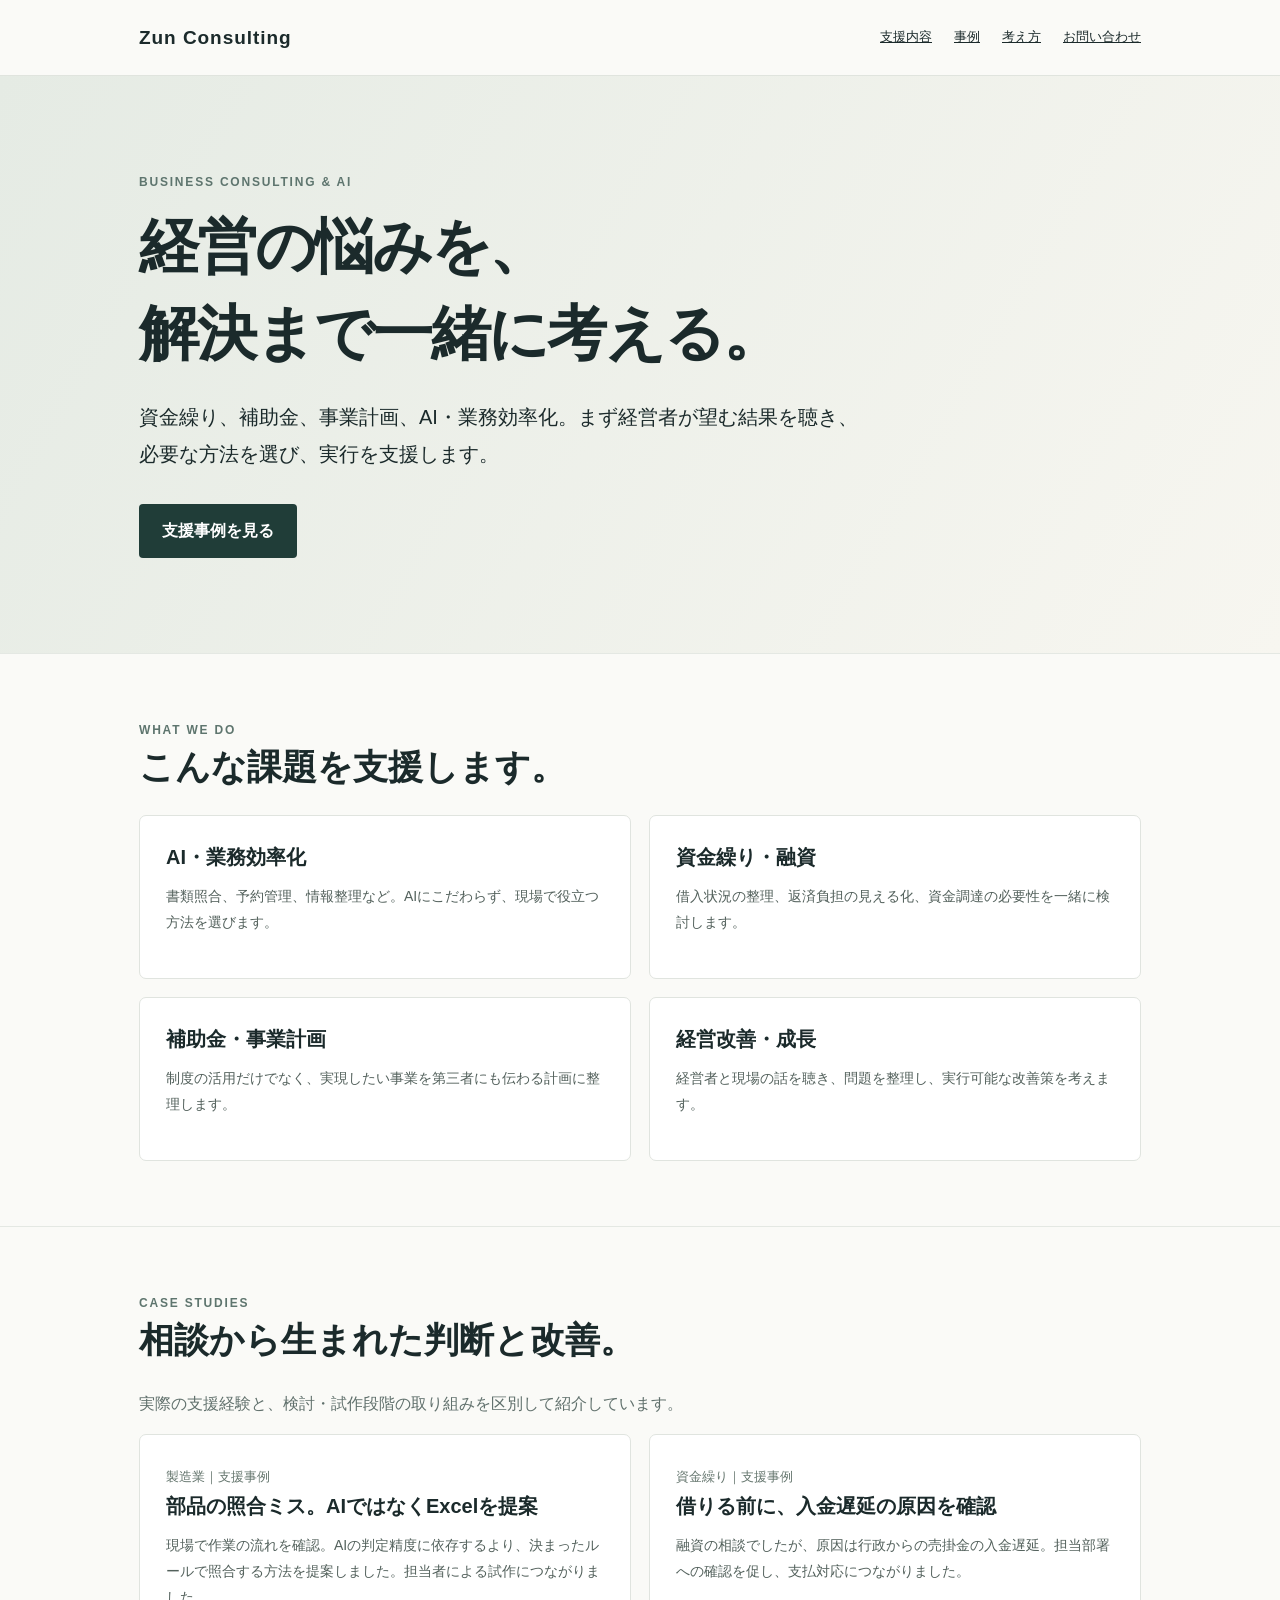
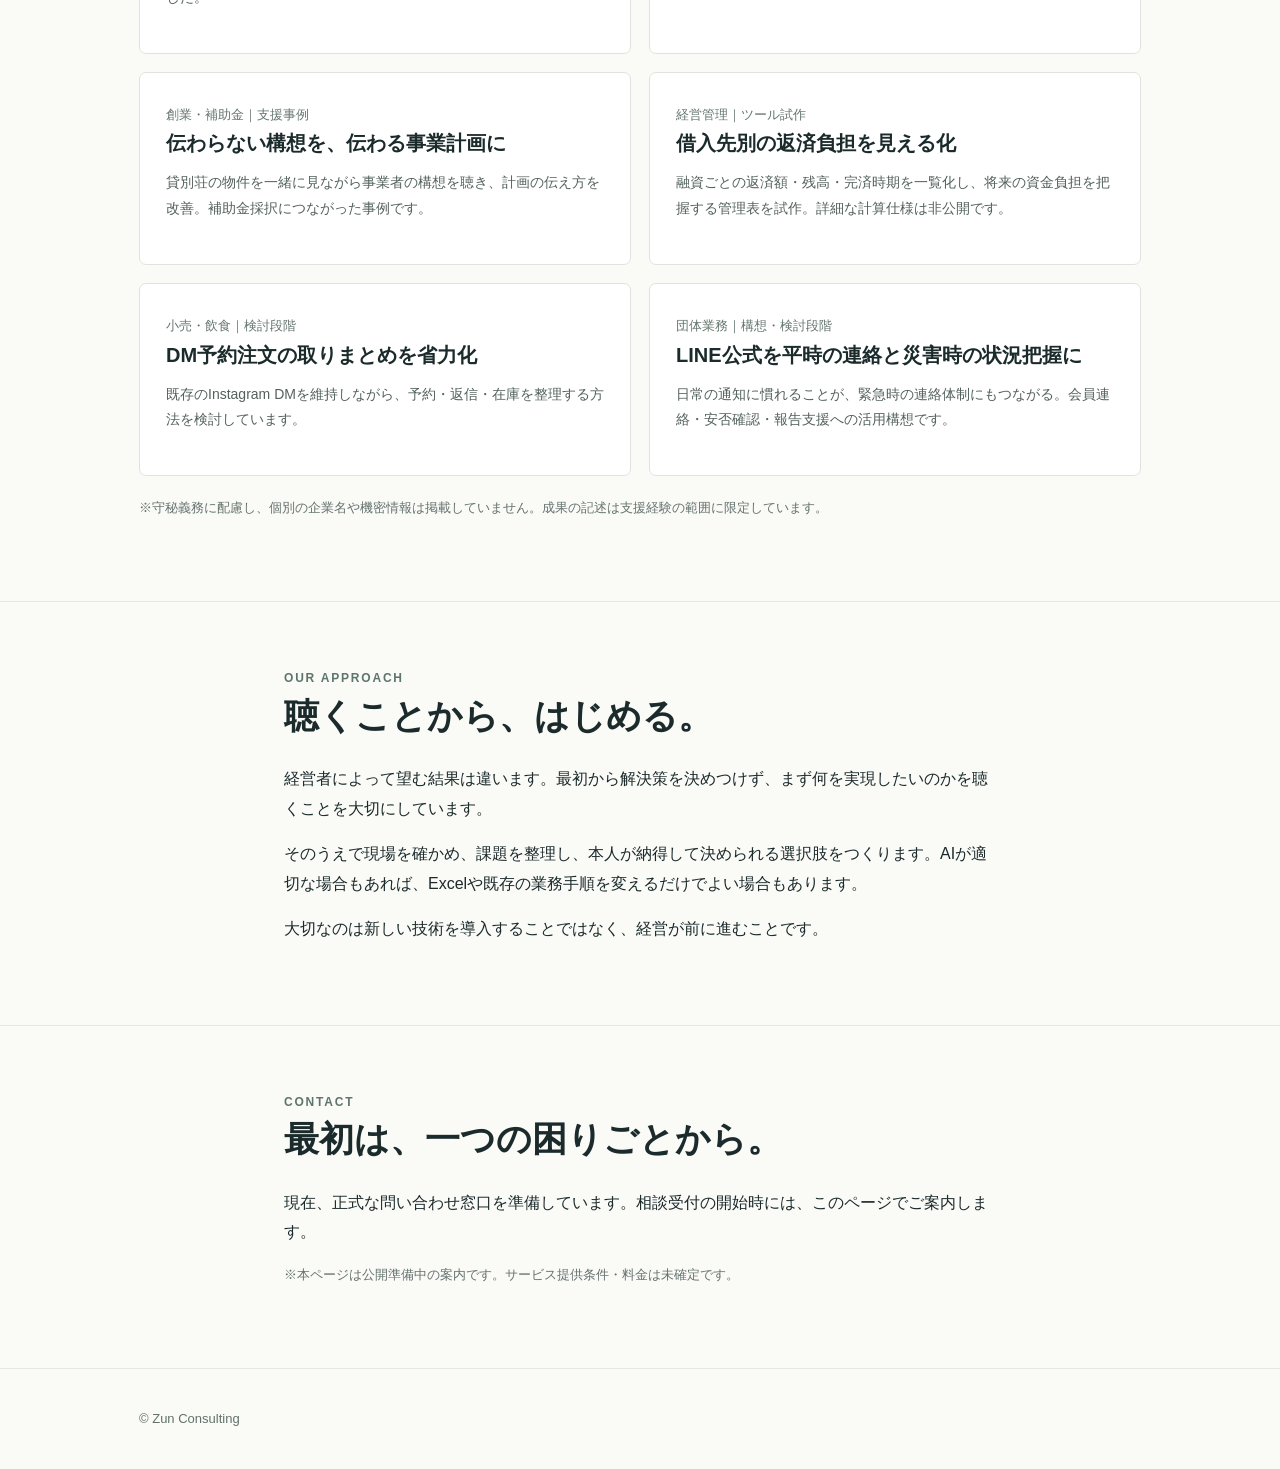
==== index.html @ 04552180 "Initial public website preview" ====
<!doctype html><html lang="ja"><head><meta charset="utf-8"><meta name="viewport" content="width=device-width,initial-scale=1"><meta name="description" content="Zun Consulting｜経営支援・資金繰り・補助金・AI業務改善"><title>Zun Consulting｜経営の悩みを、解決まで</title><style>:root{font-family:-apple-system,BlinkMacSystemFont,"Hiragino Kaku Gothic ProN","Noto Sans JP",sans-serif;color:#1b2a2b;background:#fafaf7}*{box-sizing:border-box}body{margin:0;line-height:1.85}a{color:inherit}header{border-bottom:1px solid #e0e4de;background:#fafaf7}nav,.wrap{max-width:1050px;margin:auto;padding:0 24px}nav{min-height:75px;display:flex;align-items:center;justify-content:space-between;gap:15px;flex-wrap:wrap}nav strong{letter-spacing:.05em;font-size:19px}nav .links{display:flex;gap:22px;flex-wrap:wrap;font-size:13px}section{padding:65px 0;border-bottom:1px solid #e4e8e3}h1{font-size:clamp(32px,6vw,60px);line-height:1.45;letter-spacing:-.035em;margin:10px 0 22px}h2{font-size:clamp(25px,4vw,35px);line-height:1.5;margin:0 0 22px}h3{font-size:20px;line-height:1.5;margin:0 0 12px}p{margin:0 0 16px}.muted{color:#60706c}.eyebrow{font-size:12px;letter-spacing:.15em;color:#5e756e;font-weight:700}.lead{font-size:clamp(16px,2.5vw,20px);max-width:720px}.hero{padding:95px 0;background:linear-gradient(120deg,#e5ebe4,#f7f6f0)}.button{display:inline-block;background:#203d38;color:#fff;padding:12px 23px;text-decoration:none;border-radius:4px;font-weight:600;margin-top:15px}.grid{display:grid;grid-template-columns:repeat(2,minmax(0,1fr));gap:18px}.card{background:#fff;border:1px solid #e0e4df;border-radius:7px;padding:26px}.card small{color:#65766e}.card p{color:#53615c;font-size:14px}.card a{font-weight:700;text-decoration:underline;text-underline-offset:4px}.detail{max-width:760px;margin:0 auto}.detail h3{margin-top:28px}.tag{display:inline-block;background:#e7ede8;padding:2px 10px;font-size:12px;border-radius:3px}.note{font-size:13px;color:#65736e}.footer{padding:38px 0;color:#61716a;font-size:13px}@media(max-width:640px){nav{padding:15px 20px;align-items:flex-start}nav .links{gap:13px}section{padding:48px 0}.hero{padding:65px 0}.grid{grid-template-columns:1fr}.card{padding:21px}}</style></head><body><header><nav><strong><a href="#top" style="text-decoration:none">Zun Consulting</a></strong><div class="links"><a href="#services">支援内容</a><a href="#cases">事例</a><a href="#approach">考え方</a><a href="#contact">お問い合わせ</a></div></nav></header><main><section class="hero" id="top"><div class="wrap"><div class="eyebrow">BUSINESS CONSULTING & AI</div><h1>経営の悩みを、<br>解決まで一緒に考える。</h1><p class="lead">資金繰り、補助金、事業計画、AI・業務効率化。まず経営者が望む結果を聴き、必要な方法を選び、実行を支援します。</p><a class="button" href="#cases">支援事例を見る</a></div></section><section id="services"><div class="wrap"><div class="eyebrow">WHAT WE DO</div><h2>こんな課題を支援します。</h2><div class="grid"><div class="card"><h3>AI・業務効率化</h3><p>書類照合、予約管理、情報整理など。AIにこだわらず、現場で役立つ方法を選びます。</p></div><div class="card"><h3>資金繰り・融資</h3><p>借入状況の整理、返済負担の見える化、資金調達の必要性を一緒に検討します。</p></div><div class="card"><h3>補助金・事業計画</h3><p>制度の活用だけでなく、実現したい事業を第三者にも伝わる計画に整理します。</p></div><div class="card"><h3>経営改善・成長</h3><p>経営者と現場の話を聴き、問題を整理し、実行可能な改善策を考えます。</p></div></div></div></section><section id="cases"><div class="wrap"><div class="eyebrow">CASE STUDIES</div><h2>相談から生まれた判断と改善。</h2><p class="muted">実際の支援経験と、検討・試作段階の取り組みを区別して紹介しています。</p><div class="grid"><article class="card"><small>製造業｜支援事例</small><h3>部品の照合ミス。AIではなくExcelを提案</h3><p>現場で作業の流れを確認。AIの判定精度に依存するより、決まったルールで照合する方法を提案しました。担当者による試作につながりました。</p></article><article class="card"><small>資金繰り｜支援事例</small><h3>借りる前に、入金遅延の原因を確認</h3><p>融資の相談でしたが、原因は行政からの売掛金の入金遅延。担当部署への確認を促し、支払対応につながりました。</p></article><article class="card"><small>創業・補助金｜支援事例</small><h3>伝わらない構想を、伝わる事業計画に</h3><p>貸別荘の物件を一緒に見ながら事業者の構想を聴き、計画の伝え方を改善。補助金採択につながった事例です。</p></article><article class="card"><small>経営管理｜ツール試作</small><h3>借入先別の返済負担を見える化</h3><p>融資ごとの返済額・残高・完済時期を一覧化し、将来の資金負担を把握する管理表を試作。詳細な計算仕様は非公開です。</p></article><article class="card"><small>小売・飲食｜検討段階</small><h3>DM予約注文の取りまとめを省力化</h3><p>既存のInstagram DMを維持しながら、予約・返信・在庫を整理する方法を検討しています。</p></article><article class="card"><small>団体業務｜構想・検討段階</small><h3>LINE公式を平時の連絡と災害時の状況把握に</h3><p>日常の通知に慣れることが、緊急時の連絡体制にもつながる。会員連絡・安否確認・報告支援への活用構想です。</p></article></div><p class="note" style="margin-top:20px">※守秘義務に配慮し、個別の企業名や機密情報は掲載していません。成果の記述は支援経験の範囲に限定しています。</p></div></section><section id="approach"><div class="wrap detail"><div class="eyebrow">OUR APPROACH</div><h2>聴くことから、はじめる。</h2><p>経営者によって望む結果は違います。最初から解決策を決めつけず、まず何を実現したいのかを聴くことを大切にしています。</p><p>そのうえで現場を確かめ、課題を整理し、本人が納得して決められる選択肢をつくります。AIが適切な場合もあれば、Excelや既存の業務手順を変えるだけでよい場合もあります。</p><p>大切なのは新しい技術を導入することではなく、経営が前に進むことです。</p></div></section><section id="contact"><div class="wrap detail"><div class="eyebrow">CONTACT</div><h2>最初は、一つの困りごとから。</h2><p>現在、正式な問い合わせ窓口を準備しています。相談受付の開始時には、このページでご案内します。</p><p class="note">※本ページは公開準備中の案内です。サービス提供条件・料金は未確定です。</p></div></section></main><footer class="footer"><div class="wrap">© Zun Consulting</div></footer></body></html>
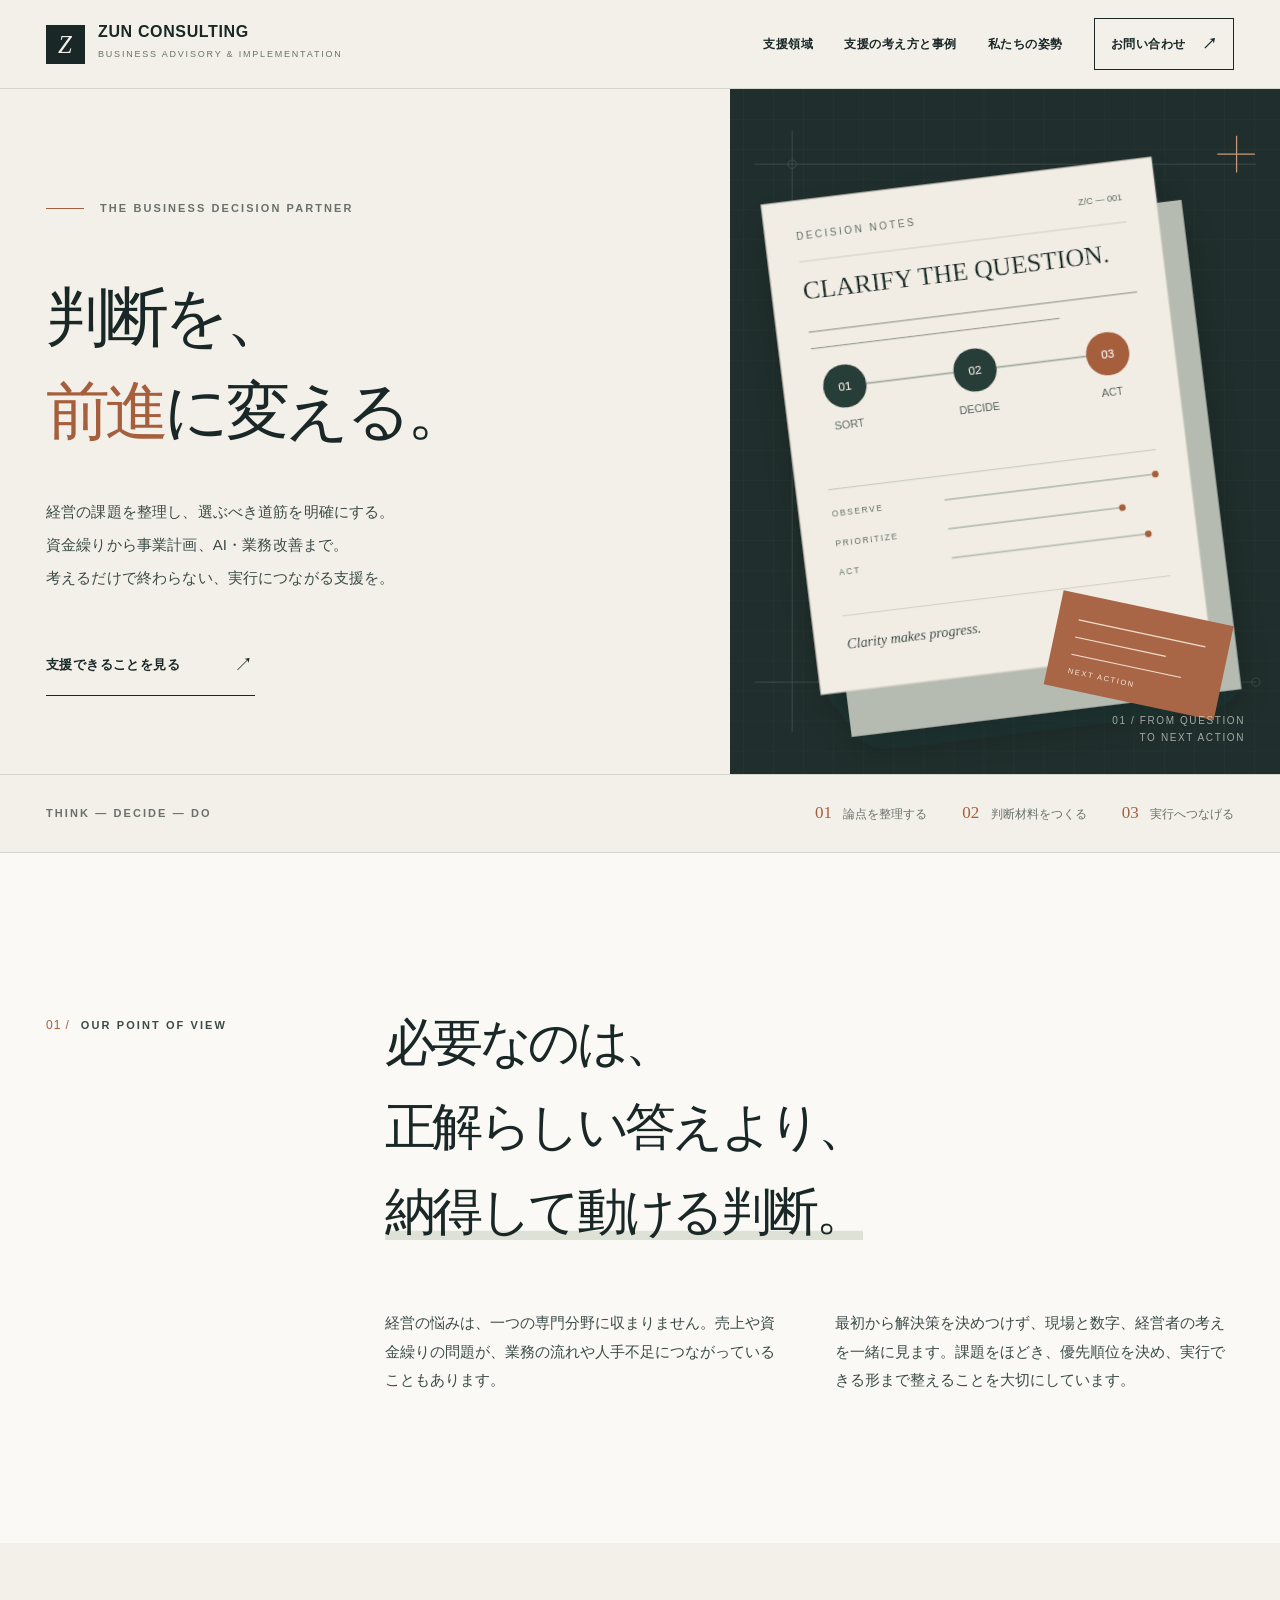
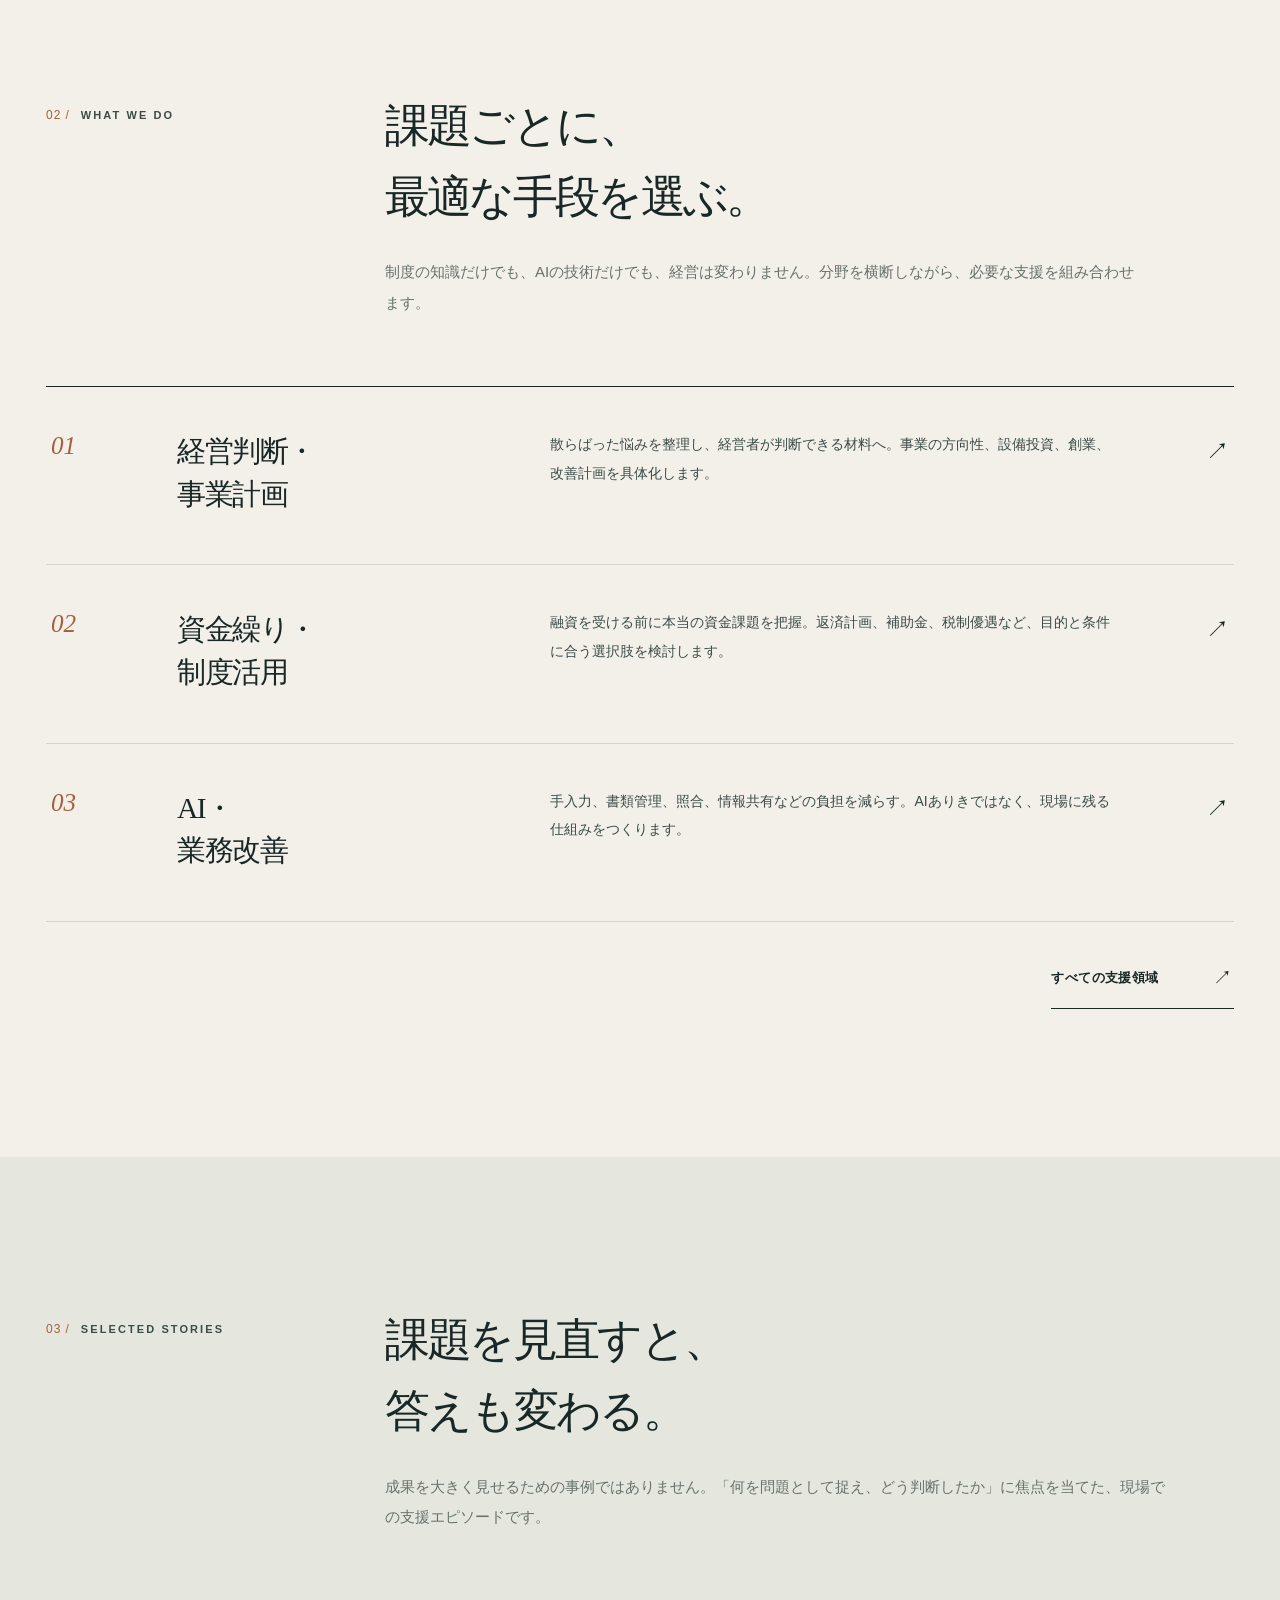
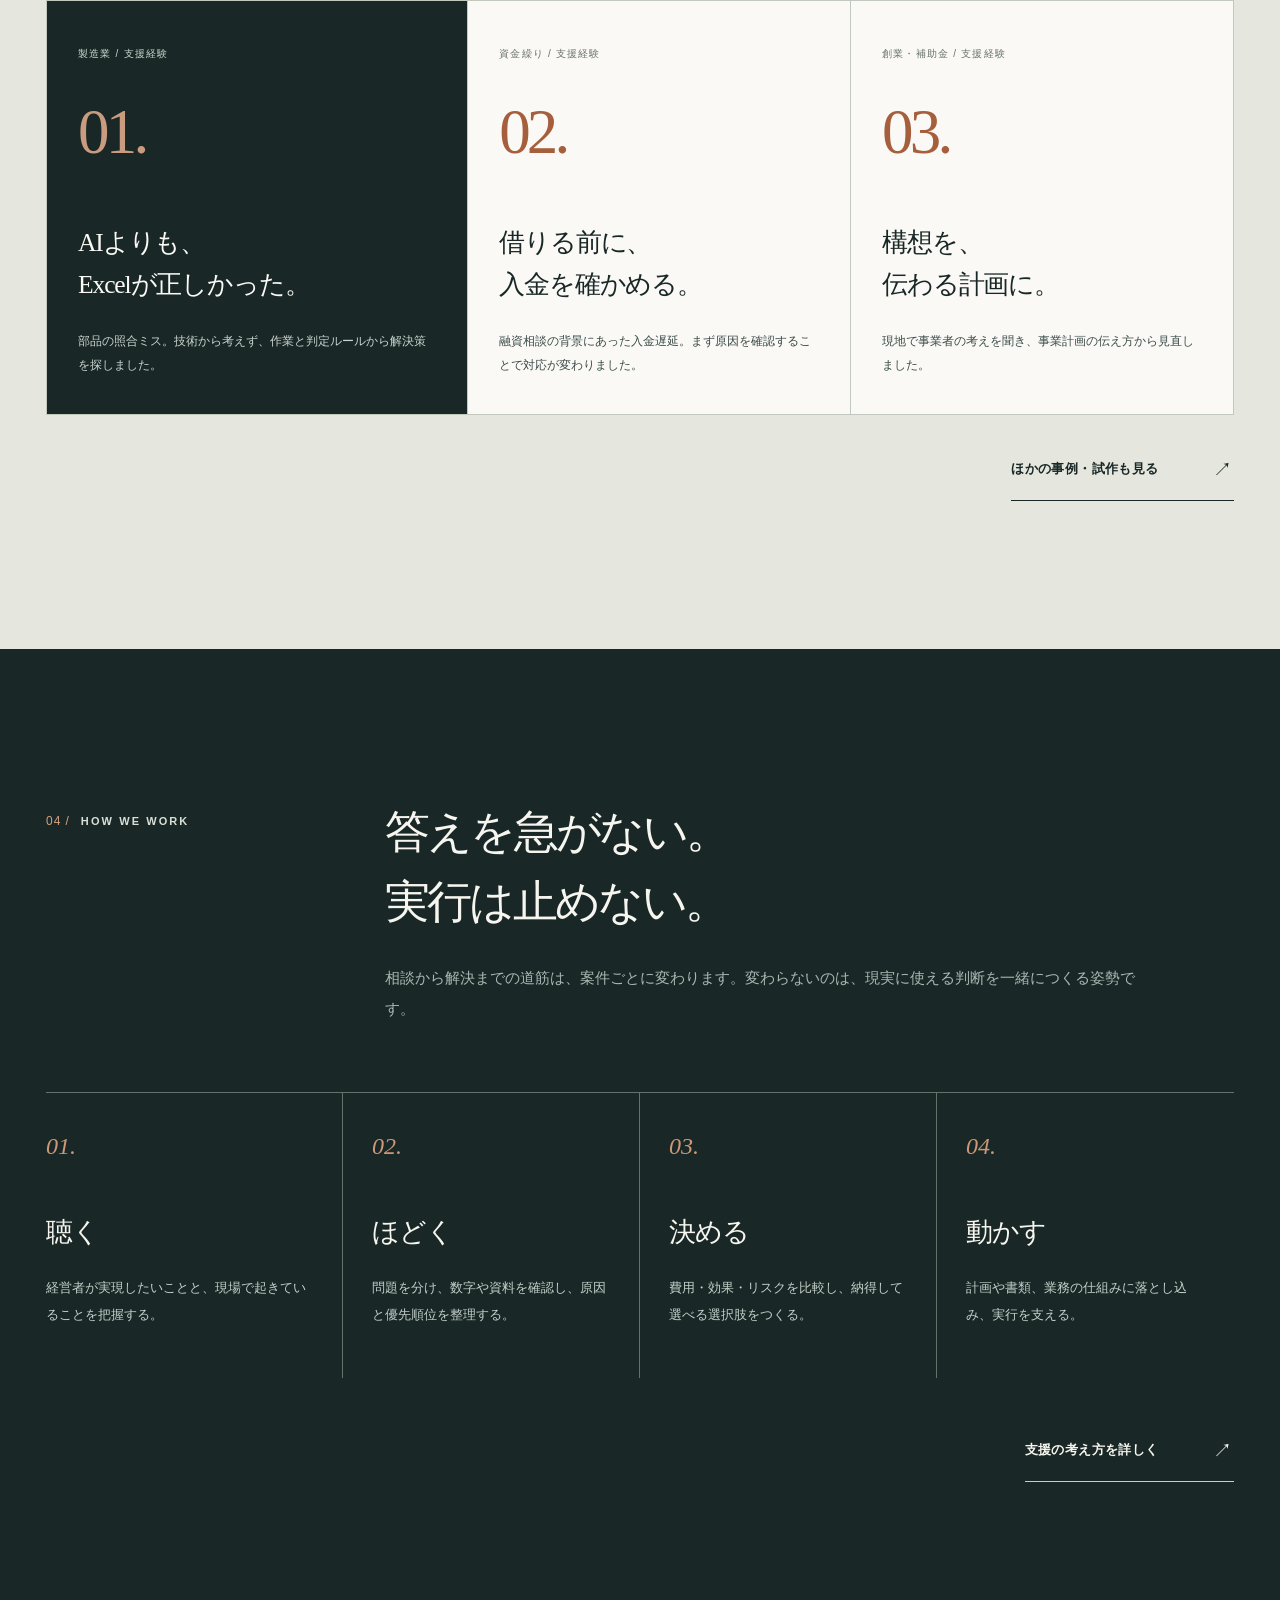
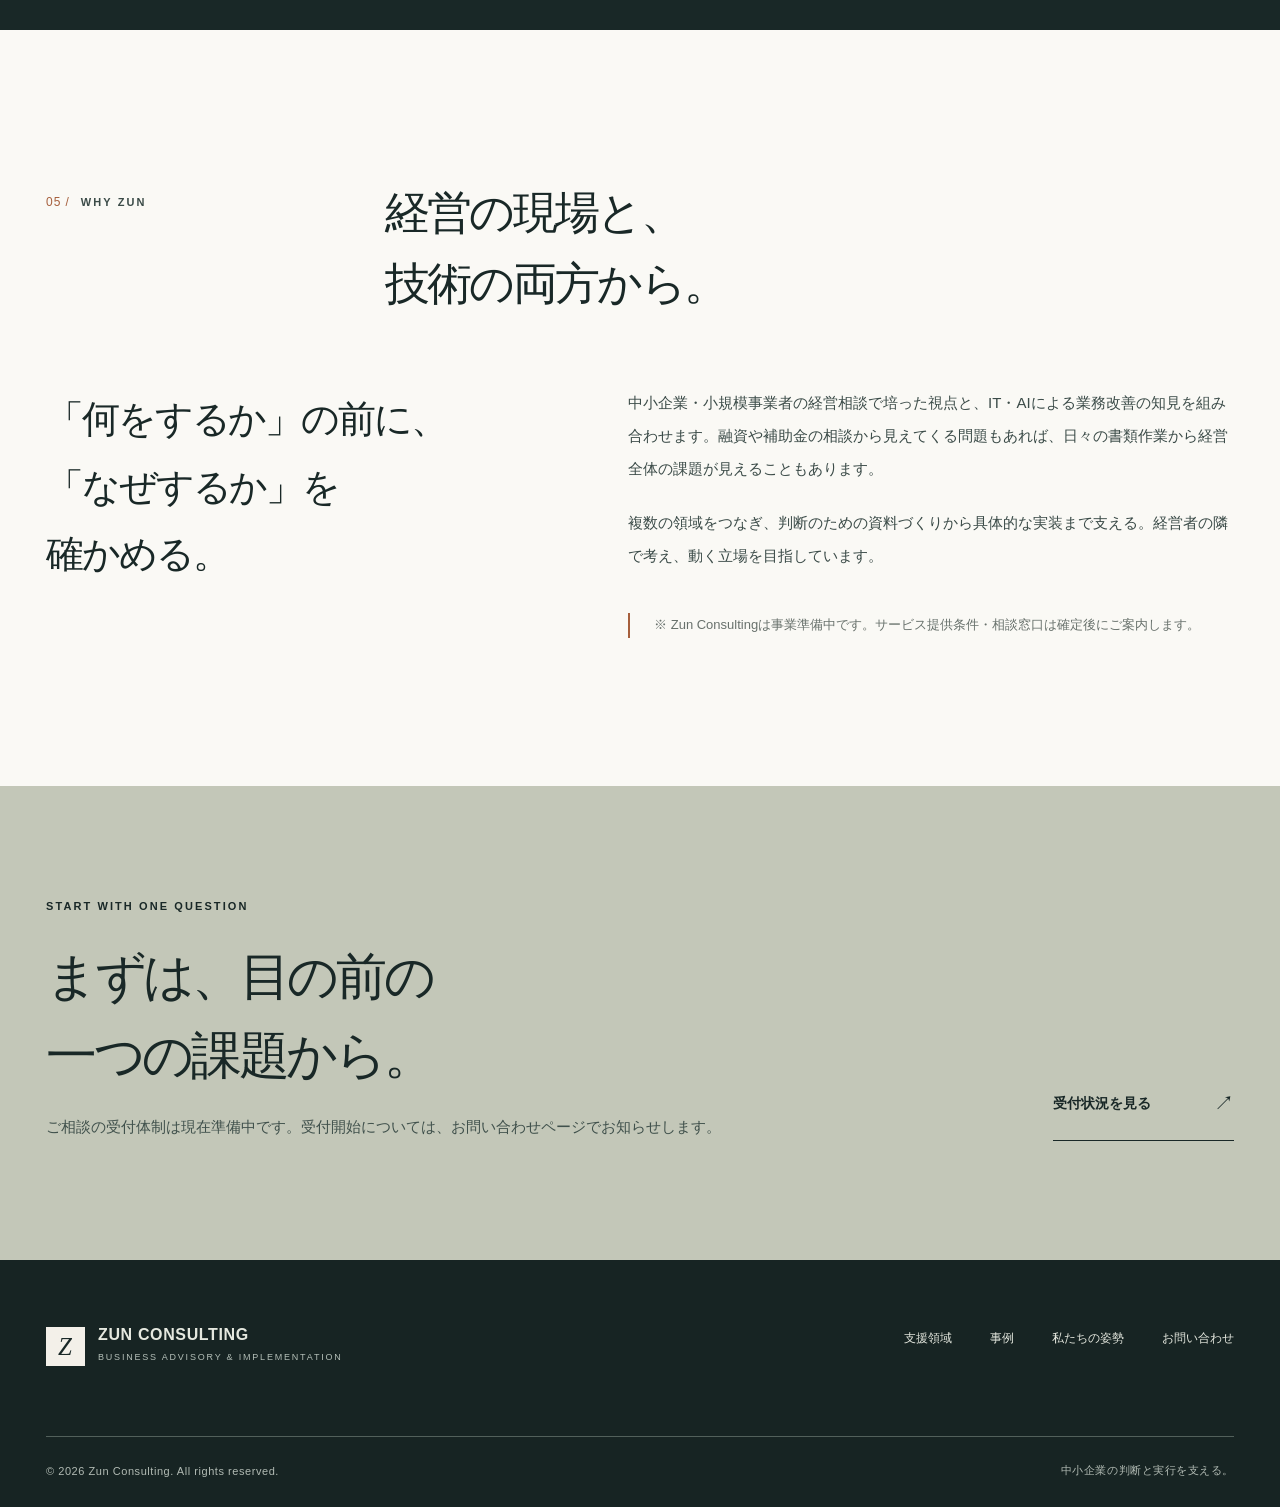
==== commit 94461fdf: "feat(site): editorial redesign with 5 static pages" ====
--- a/index.html
+++ b/index.html
@@ -1 +1,54 @@
-<!doctype html><html lang="ja"><head><meta charset="utf-8"><meta name="viewport" content="width=device-width,initial-scale=1"><meta name="description" content="Zun Consulting｜経営支援・資金繰り・補助金・AI業務改善"><title>Zun Consulting｜経営の悩みを、解決まで</title><style>:root{font-family:-apple-system,BlinkMacSystemFont,"Hiragino Kaku Gothic ProN","Noto Sans JP",sans-serif;color:#1b2a2b;background:#fafaf7}*{box-sizing:border-box}body{margin:0;line-height:1.85}a{color:inherit}header{border-bottom:1px solid #e0e4de;background:#fafaf7}nav,.wrap{max-width:1050px;margin:auto;padding:0 24px}nav{min-height:75px;display:flex;align-items:center;justify-content:space-between;gap:15px;flex-wrap:wrap}nav strong{letter-spacing:.05em;font-size:19px}nav .links{display:flex;gap:22px;flex-wrap:wrap;font-size:13px}section{padding:65px 0;border-bottom:1px solid #e4e8e3}h1{font-size:clamp(32px,6vw,60px);line-height:1.45;letter-spacing:-.035em;margin:10px 0 22px}h2{font-size:clamp(25px,4vw,35px);line-height:1.5;margin:0 0 22px}h3{font-size:20px;line-height:1.5;margin:0 0 12px}p{margin:0 0 16px}.muted{color:#60706c}.eyebrow{font-size:12px;letter-spacing:.15em;color:#5e756e;font-weight:700}.lead{font-size:clamp(16px,2.5vw,20px);max-width:720px}.hero{padding:95px 0;background:linear-gradient(120deg,#e5ebe4,#f7f6f0)}.button{display:inline-block;background:#203d38;color:#fff;padding:12px 23px;text-decoration:none;border-radius:4px;font-weight:600;margin-top:15px}.grid{display:grid;grid-template-columns:repeat(2,minmax(0,1fr));gap:18px}.card{background:#fff;border:1px solid #e0e4df;border-radius:7px;padding:26px}.card small{color:#65766e}.card p{color:#53615c;font-size:14px}.card a{font-weight:700;text-decoration:underline;text-underline-offset:4px}.detail{max-width:760px;margin:0 auto}.detail h3{margin-top:28px}.tag{display:inline-block;background:#e7ede8;padding:2px 10px;font-size:12px;border-radius:3px}.note{font-size:13px;color:#65736e}.footer{padding:38px 0;color:#61716a;font-size:13px}@media(max-width:640px){nav{padding:15px 20px;align-items:flex-start}nav .links{gap:13px}section{padding:48px 0}.hero{padding:65px 0}.grid{grid-template-columns:1fr}.card{padding:21px}}</style></head><body><header><nav><strong><a href="#top" style="text-decoration:none">Zun Consulting</a></strong><div class="links"><a href="#services">支援内容</a><a href="#cases">事例</a><a href="#approach">考え方</a><a href="#contact">お問い合わせ</a></div></nav></header><main><section class="hero" id="top"><div class="wrap"><div class="eyebrow">BUSINESS CONSULTING & AI</div><h1>経営の悩みを、<br>解決まで一緒に考える。</h1><p class="lead">資金繰り、補助金、事業計画、AI・業務効率化。まず経営者が望む結果を聴き、必要な方法を選び、実行を支援します。</p><a class="button" href="#cases">支援事例を見る</a></div></section><section id="services"><div class="wrap"><div class="eyebrow">WHAT WE DO</div><h2>こんな課題を支援します。</h2><div class="grid"><div class="card"><h3>AI・業務効率化</h3><p>書類照合、予約管理、情報整理など。AIにこだわらず、現場で役立つ方法を選びます。</p></div><div class="card"><h3>資金繰り・融資</h3><p>借入状況の整理、返済負担の見える化、資金調達の必要性を一緒に検討します。</p></div><div class="card"><h3>補助金・事業計画</h3><p>制度の活用だけでなく、実現したい事業を第三者にも伝わる計画に整理します。</p></div><div class="card"><h3>経営改善・成長</h3><p>経営者と現場の話を聴き、問題を整理し、実行可能な改善策を考えます。</p></div></div></div></section><section id="cases"><div class="wrap"><div class="eyebrow">CASE STUDIES</div><h2>相談から生まれた判断と改善。</h2><p class="muted">実際の支援経験と、検討・試作段階の取り組みを区別して紹介しています。</p><div class="grid"><article class="card"><small>製造業｜支援事例</small><h3>部品の照合ミス。AIではなくExcelを提案</h3><p>現場で作業の流れを確認。AIの判定精度に依存するより、決まったルールで照合する方法を提案しました。担当者による試作につながりました。</p></article><article class="card"><small>資金繰り｜支援事例</small><h3>借りる前に、入金遅延の原因を確認</h3><p>融資の相談でしたが、原因は行政からの売掛金の入金遅延。担当部署への確認を促し、支払対応につながりました。</p></article><article class="card"><small>創業・補助金｜支援事例</small><h3>伝わらない構想を、伝わる事業計画に</h3><p>貸別荘の物件を一緒に見ながら事業者の構想を聴き、計画の伝え方を改善。補助金採択につながった事例です。</p></article><article class="card"><small>経営管理｜ツール試作</small><h3>借入先別の返済負担を見える化</h3><p>融資ごとの返済額・残高・完済時期を一覧化し、将来の資金負担を把握する管理表を試作。詳細な計算仕様は非公開です。</p></article><article class="card"><small>小売・飲食｜検討段階</small><h3>DM予約注文の取りまとめを省力化</h3><p>既存のInstagram DMを維持しながら、予約・返信・在庫を整理する方法を検討しています。</p></article><article class="card"><small>団体業務｜構想・検討段階</small><h3>LINE公式を平時の連絡と災害時の状況把握に</h3><p>日常の通知に慣れることが、緊急時の連絡体制にもつながる。会員連絡・安否確認・報告支援への活用構想です。</p></article></div><p class="note" style="margin-top:20px">※守秘義務に配慮し、個別の企業名や機密情報は掲載していません。成果の記述は支援経験の範囲に限定しています。</p></div></section><section id="approach"><div class="wrap detail"><div class="eyebrow">OUR APPROACH</div><h2>聴くことから、はじめる。</h2><p>経営者によって望む結果は違います。最初から解決策を決めつけず、まず何を実現したいのかを聴くことを大切にしています。</p><p>そのうえで現場を確かめ、課題を整理し、本人が納得して決められる選択肢をつくります。AIが適切な場合もあれば、Excelや既存の業務手順を変えるだけでよい場合もあります。</p><p>大切なのは新しい技術を導入することではなく、経営が前に進むことです。</p></div></section><section id="contact"><div class="wrap detail"><div class="eyebrow">CONTACT</div><h2>最初は、一つの困りごとから。</h2><p>現在、正式な問い合わせ窓口を準備しています。相談受付の開始時には、このページでご案内します。</p><p class="note">※本ページは公開準備中の案内です。サービス提供条件・料金は未確定です。</p></div></section></main><footer class="footer"><div class="wrap">© Zun Consulting</div></footer></body></html>+<!doctype html>
+<html lang="ja"><head><meta charset="utf-8"><meta name="viewport" content="width=device-width, initial-scale=1">
+<title>判断を、前進に変える。 | Zun Consulting</title>
+<meta name="description" content="Zun Consulting。中小企業の課題整理から経営判断、資金繰り・事業計画、AI・業務改善の実行まで、経営者の隣で考える支援。">
+<meta name="theme-color" content="#192827"><meta name="robots" content="index,follow,max-image-preview:large">
+<link rel="canonical" href="https://ususyokokoman-gif.github.io/zun-consulting-public-site/"><link rel="icon" type="image/svg+xml" href="assets/favicon.svg">
+<link rel="stylesheet" href="assets/style.css">
+<meta property="og:type" content="website"><meta property="og:locale" content="ja_JP"><meta property="og:title" content="判断を、前進に変える。 | Zun Consulting">
+<meta property="og:description" content="Zun Consulting。中小企業の課題整理から経営判断、資金繰り・事業計画、AI・業務改善の実行まで、経営者の隣で考える支援。"><meta property="og:url" content="https://ususyokokoman-gif.github.io/zun-consulting-public-site/"><meta property="og:image" content="https://ususyokokoman-gif.github.io/zun-consulting-public-site/assets/og.png">
+<meta name="twitter:card" content="summary_large_image">
+<script defer src="assets/main.js"></script>
+</head><body>
+<a class="skip-link" href="#main">本文へ移動</a>
+<header class="header"><div class="header-in shell">
+<a class="brand" href="index.html" aria-label="Zun Consulting トップページへ"><span class="brand-mark" aria-hidden="true">Z</span><span><span class="brand-word">ZUN CONSULTING</span><span class="brand-sub">BUSINESS ADVISORY &amp; IMPLEMENTATION</span></span></a>
+<button class="menu-button" type="button" aria-label="メニューを開閉" aria-expanded="false" aria-controls="primary-nav"><span aria-hidden="true"></span></button>
+<nav id="primary-nav" class="nav" aria-label="グローバルナビゲーション"><a href="service/index.html">支援領域</a><a href="cases/index.html">支援の考え方と事例</a><a href="approach/index.html">私たちの姿勢</a><a href="contact/index.html" class="nav-contact">お問い合わせ</a></nav>
+</div></header>
+<main id="main">
+<section class="hero" aria-labelledby="home-title">
+<div class="hero-copy"><p class="hero-kicker eyebrow"><span class="rule" aria-hidden="true"></span>THE BUSINESS DECISION PARTNER</p>
+<h1 id="home-title">判断を、<br><em>前進</em>に変える。</h1>
+<p class="hero-lead">経営の課題を整理し、選ぶべき道筋を明確にする。<br>資金繰りから事業計画、AI・業務改善まで。<br>考えるだけで終わらない、実行につながる支援を。</p>
+<a href="service/index.html" class="arrow-link">支援できることを見る</a></div>
+<div class="hero-art" role="img" aria-label="課題の整理、判断、実行を描いたZun Consultingオリジナルの意思決定ノート"><svg aria-hidden="true"><image href="assets/hero-art.svg" width="100%" height="100%" preserveAspectRatio="xMidYMid slice"/></svg><span class="art-label">01 / FROM QUESTION<br>TO NEXT ACTION</span></div>
+</section>
+<div class="hero-bottom"><div class="shell hero-bottom-in"><span class="eyebrow">THINK — DECIDE — DO</span><div class="series"><span><strong>01</strong> 論点を整理する</span><span><strong>02</strong> 判断材料をつくる</span><span><strong>03</strong> 実行へつなげる</span></div></div></div>
+<section class="section statement" aria-labelledby="statement-title"><div class="shell statement-inner">
+<div class="section-label"><span class="section-index">01 /</span><span class="eyebrow">OUR POINT OF VIEW</span></div>
+<div><h2 id="statement-title" class="statement-quote">必要なのは、<br>正解らしい答えより、<br><b>納得して動ける判断。</b></h2>
+<div class="statement-copy"><p>経営の悩みは、一つの専門分野に収まりません。売上や資金繰りの問題が、業務の流れや人手不足につながっていることもあります。</p><p>最初から解決策を決めつけず、現場と数字、経営者の考えを一緒に見ます。課題をほどき、優先順位を決め、実行できる形まで整えることを大切にしています。</p></div></div></div></section>
+<section class="section" aria-labelledby="services-title"><div class="shell"><div class="section-head"><div class="section-label"><span class="section-index">02 /</span><span class="eyebrow">WHAT WE DO</span></div><div><h2 id="services-title" class="section-title">課題ごとに、<br>最適な手段を選ぶ。</h2><p class="section-intro">制度の知識だけでも、AIの技術だけでも、経営は変わりません。分野を横断しながら、必要な支援を組み合わせます。</p></div></div>
+<div class="service-rows">
+<a class="service-row" href="service/index.html#business"><span class="service-no">01</span><span class="service-name">経営判断・<br>事業計画</span><span class="service-desc">散らばった悩みを整理し、経営者が判断できる材料へ。事業の方向性、設備投資、創業、改善計画を具体化します。</span><span class="service-arrow">↗</span></a>
+<a class="service-row" href="service/index.html#finance"><span class="service-no">02</span><span class="service-name">資金繰り・<br>制度活用</span><span class="service-desc">融資を受ける前に本当の資金課題を把握。返済計画、補助金、税制優遇など、目的と条件に合う選択肢を検討します。</span><span class="service-arrow">↗</span></a>
+<a class="service-row" href="service/index.html#digital"><span class="service-no">03</span><span class="service-name">AI・<br>業務改善</span><span class="service-desc">手入力、書類管理、照合、情報共有などの負担を減らす。AIありきではなく、現場に残る仕組みをつくります。</span><span class="service-arrow">↗</span></a>
+</div><div class="services-more"><a class="arrow-link" href="service/index.html">すべての支援領域</a></div>
+</div></section>
+<section class="section cases" aria-labelledby="case-title"><div class="shell"><div class="section-head"><div class="section-label"><span class="section-index">03 /</span><span class="eyebrow">SELECTED STORIES</span></div><div><h2 class="section-title" id="case-title">課題を見直すと、<br>答えも変わる。</h2><p class="section-intro cases-intro">成果を大きく見せるための事例ではありません。「何を問題として捉え、どう判断したか」に焦点を当てた、現場での支援エピソードです。</p></div></div>
+<div class="case-grid">
+<a href="cases/index.html#case-01" class="case-block feature"><div class="case-category">製造業 / 支援経験</div><div class="case-number">01.</div><h3 class="case-title">AIよりも、<br>Excelが正しかった。</h3><p class="case-teaser">部品の照合ミス。技術から考えず、作業と判定ルールから解決策を探しました。</p></a>
+<a href="cases/index.html#case-02" class="case-block"><div class="case-category">資金繰り / 支援経験</div><div class="case-number">02.</div><h3 class="case-title">借りる前に、<br>入金を確かめる。</h3><p class="case-teaser">融資相談の背景にあった入金遅延。まず原因を確認することで対応が変わりました。</p></a>
+<a href="cases/index.html#case-03" class="case-block"><div class="case-category">創業・補助金 / 支援経験</div><div class="case-number">03.</div><h3 class="case-title">構想を、<br>伝わる計画に。</h3><p class="case-teaser">現地で事業者の考えを聞き、事業計画の伝え方から見直しました。</p></a>
+</div><div class="case-more"><a href="cases/index.html" class="arrow-link">ほかの事例・試作も見る</a></div></div></section>
+<section class="section method" aria-labelledby="method-title"><div class="shell"><div class="section-head"><div class="section-label"><span class="section-index">04 /</span><span class="eyebrow">HOW WE WORK</span></div><div><h2 id="method-title" class="section-title">答えを急がない。<br>実行は止めない。</h2><p class="section-intro">相談から解決までの道筋は、案件ごとに変わります。変わらないのは、現実に使える判断を一緒につくる姿勢です。</p></div></div>
+<div class="method-grid"><div class="method-step"><div class="method-num">01.</div><h3>聴く</h3><p>経営者が実現したいことと、現場で起きていることを把握する。</p></div><div class="method-step"><div class="method-num">02.</div><h3>ほどく</h3><p>問題を分け、数字や資料を確認し、原因と優先順位を整理する。</p></div><div class="method-step"><div class="method-num">03.</div><h3>決める</h3><p>費用・効果・リスクを比較し、納得して選べる選択肢をつくる。</p></div><div class="method-step"><div class="method-num">04.</div><h3>動かす</h3><p>計画や書類、業務の仕組みに落とし込み、実行を支える。</p></div></div><div class="method-bottom"><a href="approach/index.html" class="arrow-link">支援の考え方を詳しく</a></div></div></section>
+<section class="section about" aria-labelledby="about-title"><div class="shell"><div class="section-head"><div class="section-label"><span class="section-index">05 /</span><span class="eyebrow">WHY ZUN</span></div><div><h2 id="about-title" class="section-title">経営の現場と、<br>技術の両方から。</h2></div></div><div class="about-grid"><p class="about-lead">「何をするか」の前に、<br>「なぜするか」を<br>確かめる。</p><div class="about-body"><p>中小企業・小規模事業者の経営相談で培った視点と、IT・AIによる業務改善の知見を組み合わせます。融資や補助金の相談から見えてくる問題もあれば、日々の書類作業から経営全体の課題が見えることもあります。</p><p>複数の領域をつなぎ、判断のための資料づくりから具体的な実装まで支える。経営者の隣で考え、動く立場を目指しています。</p><div class="about-note">※ Zun Consultingは事業準備中です。サービス提供条件・相談窓口は確定後にご案内します。</div></div></div></div></section>
+<section class="contact-band" aria-labelledby="contact-home-title"><div class="shell contact-in"><div><div class="eyebrow">START WITH ONE QUESTION</div><h2 id="contact-home-title">まずは、目の前の<br>一つの課題から。</h2><p>ご相談の受付体制は現在準備中です。受付開始については、お問い合わせページでお知らせします。</p></div><a class="contact-cta" href="contact/index.html">受付状況を見る</a></div></section>
+</main>
+<footer class="footer"><div class="shell"><div class="footer-top">
+<a class="brand" href="index.html" aria-label="Zun Consulting トップページへ"><span class="brand-mark" aria-hidden="true">Z</span><span><span class="brand-word">ZUN CONSULTING</span><span class="brand-sub">BUSINESS ADVISORY &amp; IMPLEMENTATION</span></span></a>
+<nav class="footer-nav" aria-label="フッターナビゲーション"><a href="service/index.html">支援領域</a><a href="cases/index.html">事例</a><a href="approach/index.html">私たちの姿勢</a><a href="contact/index.html">お問い合わせ</a></nav></div>
+<div class="footer-bottom"><span>© 2026 Zun Consulting. All rights reserved.</span><span>中小企業の判断と実行を支える。</span></div></div></footer>
+</body></html>
--- a/assets/style.css
+++ b/assets/style.css
@@ -0,0 +1,14 @@
+@charset "UTF-8";
+/* ZUN CONSULTING — 2026 editorial identity / no frameworks, no tracking */
+:root {--paper:#f3f0e9;--light:#faf9f5;--ink:#192827;--ink-soft:#3b4b48;--muted:#68716c;--line:#d4d5cd;--rust:#a65f3c;--sage:#c3c7b8;--display:"Noto Serif CJK JP","Hiragino Mincho ProN","Yu Mincho",serif;--ui:"Noto Sans CJK JP","Hiragino Kaku Gothic ProN","Yu Gothic",sans-serif;}
+*,*::before,*::after{box-sizing:border-box}
+html{scroll-behavior:smooth}body{margin:0;color:var(--ink);background:var(--paper);font-family:var(--ui);font-size:15px;line-height:1.9;-webkit-font-smoothing:antialiased}::selection{background:#b5c1b9;color:var(--ink)}img,svg{max-width:100%}a{color:inherit;text-underline-offset:5px}a:hover{text-decoration-color:var(--rust)}button{font:inherit}a:focus-visible,button:focus-visible{outline:3px solid var(--rust);outline-offset:5px}.sr-only{position:absolute;width:1px;height:1px;overflow:hidden;clip:rect(0,0,0,0);white-space:nowrap}.skip-link{position:absolute;top:-80px;left:20px;z-index:100;background:white;color:var(--ink);padding:10px 18px}.skip-link:focus{top:12px}.shell{width:min(100% - 92px,1400px);margin-inline:auto}.eyebrow{font-family:Arial,sans-serif;font-size:11px;font-weight:700;letter-spacing:.19em;text-transform:uppercase}.section-index{color:var(--rust);font-family:Arial,sans-serif;font-size:12px;letter-spacing:.08em}.header{position:relative;z-index:10;border-bottom:1px solid var(--line);background:var(--paper)}.header-in{height:88px;display:flex;align-items:center;justify-content:space-between;gap:26px}.brand{display:inline-flex;align-items:center;gap:13px;text-decoration:none;flex-shrink:0}.brand-mark{display:inline-flex;align-items:center;justify-content:center;width:39px;height:39px;background:var(--ink);color:var(--paper);font-family:Georgia,serif;font-size:25px;line-height:1;font-style:italic;letter-spacing:-.16em;padding-right:5px}.brand-word{display:block;font-family:Arial,Helvetica,sans-serif;font-size:16px;line-height:1;font-weight:700;letter-spacing:.04em}.brand-sub{display:block;font-family:Arial,Helvetica,sans-serif;font-size:9px;letter-spacing:.20em;margin-top:6px;color:var(--muted)}.nav{display:flex;align-items:center;gap:31px}.nav a{text-decoration:none;font-size:12px;font-weight:600;letter-spacing:.04em;transition:color .2s}.nav a:hover,.nav a[aria-current=page]{color:var(--rust)}.nav .nav-contact{border:1px solid var(--ink);padding:11px 16px;display:inline-flex;align-items:center;gap:16px}.nav .nav-contact::after{content:'↗';font-size:15px}.menu-button{display:none;background:transparent;border:1px solid var(--ink);width:46px;height:44px;align-items:center;justify-content:center;cursor:pointer}.menu-button span,.menu-button span::after{display:block;width:19px;height:1px;background:var(--ink);content:'';transition:transform .2s}.menu-button span::after{transform:translateY(6px)}.menu-button[aria-expanded=true] span{transform:rotate(45deg)}.menu-button[aria-expanded=true] span::after{transform:rotate(-90deg)}
+.hero{display:grid;grid-template-columns:minmax(0,57%) minmax(0,43%);min-height:685px}.hero-copy{padding:clamp(70px,8.5vw,134px) 8% 68px max(46px,calc((100vw - 1400px)/2));display:flex;flex-direction:column;align-items:flex-start}.hero-kicker{margin:0 0 52px;display:flex;align-items:center;gap:16px;color:var(--muted)}.hero-kicker .rule{width:38px;border-top:1px solid var(--rust)}.hero h1{font-family:var(--display);font-size:clamp(45px,5.0vw,81px);font-weight:500;letter-spacing:-.075em;line-height:1.48;margin:0 0 35px;white-space:nowrap}.hero h1 em{font-style:normal;color:var(--rust)}.hero-lead{margin:0;max-width:490px;font-size:15px;line-height:2.2;color:var(--ink-soft);letter-spacing:.01em}.arrow-link{display:inline-flex;gap:54px;align-items:center;text-decoration:none;border-bottom:1px solid var(--ink);padding:0 2px 12px 0;transition:gap .2s,border-color .2s;letter-spacing:.03em;font-size:13px;font-weight:600}.arrow-link::after{content:'↗';font-family:Arial,sans-serif;font-size:19px;font-weight:400}.arrow-link:hover{gap:65px;border-color:var(--rust)}.hero .arrow-link{margin-top:53px}.hero-art{min-height:685px;background:#202f2d;overflow:hidden;position:relative}.hero-art svg{display:block;width:100%;height:100%;position:absolute;inset:0;object-fit:cover}.hero-art .art-label{position:absolute;right:35px;bottom:28px;font-family:Arial,sans-serif;color:#dadfd5;font-size:10px;letter-spacing:.16em;text-align:right;line-height:1.7;opacity:.7}.hero-bottom{border-top:1px solid var(--line);border-bottom:1px solid var(--line)}.hero-bottom-in{min-height:77px;display:flex;align-items:center;justify-content:space-between;gap:20px;color:var(--muted);font-size:12px}.hero-bottom-in .series{display:flex;gap:35px}.hero-bottom-in .series span strong{font-family:Georgia,serif;font-weight:400;font-size:17px;color:var(--rust);margin-right:8px}
+.section{padding:148px 0}.section-head{display:grid;grid-template-columns:26% 1fr;gap:30px;margin-bottom:67px}.section-label{display:flex;gap:11px;align-items:baseline;padding-top:13px;color:var(--ink-soft)}.section-title{font-family:var(--display);font-size:clamp(34px,3.5vw,57px);font-weight:500;letter-spacing:-.06em;line-height:1.58;margin:0}.section-intro{margin:25px 0 0;max-width:750px;color:var(--muted);line-height:2.05}.statement{background:var(--light)}.statement-inner{display:grid;grid-template-columns:26% 1fr;gap:30px}.statement-quote{font-family:var(--display);font-weight:500;font-size:clamp(35px,4vw,60px);line-height:1.65;letter-spacing:-.07em;margin:0}.statement-quote b{font-weight:500;box-shadow:inset 0 -.18em 0 #dee1d5}.statement-copy{margin-top:55px;display:grid;grid-template-columns:1fr 1fr;gap:52px;color:var(--ink-soft)}.statement-copy p{margin:0}.service-rows{border-top:1px solid var(--ink)}.service-row{display:grid;grid-template-columns:9% 30% 1fr 6%;gap:20px;align-items:start;border-bottom:1px solid var(--line);padding:43px 5px 49px;text-decoration:none;transition:background .2s,padding .2s}.service-row:hover{background:#ecebe4;padding-left:16px;padding-right:16px}.service-no{font:italic 25px Georgia,serif;color:var(--rust);line-height:1.3}.service-name{font-family:var(--display);font-size:clamp(24px,2.3vw,34px);font-weight:500;letter-spacing:-.05em;line-height:1.45}.service-desc{font-size:14px;color:var(--ink-soft);line-height:2.05;max-width:560px}.service-arrow{font-size:23px;justify-self:end;font-family:Arial,sans-serif;font-weight:300}.services-more{margin-top:38px;text-align:right}.cases{background:#e5e7df}.cases-intro{max-width:780px}.case-grid{display:grid;grid-template-columns:1.1fr 1fr 1fr;gap:1px;background:#c2c8be;border:1px solid #c2c8be}.case-block{background:var(--light);padding:43px 31px 37px;display:flex;flex-direction:column;min-height:410px;text-decoration:none;position:relative;transition:background .2s}.case-block:hover{background:#fff}.case-block.feature{background:var(--ink);color:var(--light)}.case-block.feature:hover{background:#2e4240}.case-number{font-family:Georgia,serif;font-size:63px;letter-spacing:-.06em;line-height:1;color:var(--rust);margin:20px 0 58px}.feature .case-number{color:#c99b7f}.case-category{font-size:10px;letter-spacing:.12em;color:var(--muted);margin-bottom:18px}.feature .case-category{color:#ced7cf}.case-title{font-family:var(--display);font-size:clamp(22px,2vw,30px);font-weight:500;letter-spacing:-.045em;line-height:1.65;margin:0 0 22px}.case-teaser{margin:auto 0 0;color:var(--ink-soft);font-size:12px;line-height:2}.feature .case-teaser{color:#cbd4ce}.case-more{margin-top:37px;display:flex;justify-content:flex-end}.case-more .arrow-link{border-color:var(--ink)}.method{background:var(--ink);color:#f7f5ef}.method .section-index{color:#d6a183}.method .section-label{color:#d9dfd7}.method .section-intro{color:#abb7b1}.method-grid{display:grid;grid-template-columns:repeat(4,minmax(0,1fr));border-top:1px solid #65726c}.method-step{padding:40px 30px 0 0;border-right:1px solid #65726c;min-height:285px}.method-step:not(:first-child){padding-left:29px}.method-step:last-child{border-right:0}.method-num{font:italic 24px Georgia,serif;color:#cd9878}.method-step h3{font-family:var(--display);font-size:27px;font-weight:500;margin:47px 0 17px;letter-spacing:-.04em}.method-step p{font-size:13px;color:#c4cfc8;line-height:2.05;margin:0}.method-bottom{display:flex;justify-content:flex-end;margin-top:55px}.method .arrow-link{border-bottom-color:#c4cfc8}.about{background:var(--light)}.about-grid{display:grid;grid-template-columns:40% 1fr;gap:9%}.about-lead{font-family:var(--display);font-size:clamp(28px,3vw,44px);font-weight:500;line-height:1.75;letter-spacing:-.055em;margin:0}.about-body p{color:var(--ink-soft);line-height:2.2;margin:0 0 21px}.about-note{border-left:2px solid var(--rust);padding-left:24px;color:var(--muted);font-size:13px;margin-top:41px}.contact-band{padding:110px 0 119px;background:var(--sage)}.contact-in{display:grid;grid-template-columns:1fr auto;gap:50px;align-items:end}.contact-band h2{font-family:var(--display);font-weight:500;font-size:clamp(31px,4vw,57px);line-height:1.55;letter-spacing:-.065em;margin:20px 0 17px}.contact-band p{margin:0;color:#40514c;max-width:720px}.contact-cta{display:flex;align-items:center;gap:63px;padding:19px 0 18px;border-bottom:1px solid var(--ink);text-decoration:none;font-weight:600;font-size:14px;white-space:nowrap}.contact-cta::after{content:'↗';font-size:20px;font-family:Arial,sans-serif;font-weight:400}.footer{background:#172423;color:#e5e8df;padding:67px 0 29px}.footer-top{display:flex;justify-content:space-between;gap:30px;border-bottom:1px solid #52605b;padding-bottom:70px}.footer .brand-mark{background:var(--paper);color:var(--ink)}.footer .brand-sub{color:#b5c0b9}.footer-nav{display:flex;gap:38px;font-size:12px}.footer-nav a{text-decoration:none}.footer-nav a:hover{color:#dca889}.footer-bottom{display:flex;align-items:center;justify-content:space-between;gap:30px;padding-top:26px;font:11px Arial,sans-serif;color:#b1bab3;letter-spacing:.05em}.footer-bottom a{color:inherit;text-decoration:none}
+/* Inner pages */
+.page-hero{border-bottom:1px solid var(--line);padding:115px 0 99px;background:var(--light)}.page-hero .eyebrow{color:var(--rust)}.page-hero h1{font-family:var(--display);font-size:clamp(48px,6vw,82px);font-weight:500;line-height:1.55;letter-spacing:-.07em;margin:19px 0 28px}.page-hero p{font-size:16px;line-height:2.25;color:var(--ink-soft);max-width:740px;margin:0}.breadcrumb{margin:0 0 34px;font-size:11px;color:var(--muted)}.breadcrumb a{text-decoration:none}.page-main{padding:102px 0 145px}.page-main h2{font-family:var(--display);font-size:clamp(29px,3vw,44px);font-weight:500;line-height:1.7;letter-spacing:-.05em;margin:0 0 22px}.page-main p{line-height:2.15;color:var(--ink-soft)}.page-detail{display:grid;grid-template-columns:26% 1fr;gap:30px;border-top:1px solid var(--ink);padding:54px 0 70px}.detail-counter{font:italic 27px Georgia,serif;color:var(--rust)}.detail-body{max-width:900px}.detail-body h2{margin-top:0}.detail-sub{display:grid;grid-template-columns:1fr 1fr;gap:28px;margin-top:43px;padding-top:29px;border-top:1px solid var(--line)}.detail-sub h3{font-size:13px;letter-spacing:.08em;font-weight:700;margin:0 0 12px}.detail-sub p{margin:0;font-size:13px}.case-list{display:grid;grid-template-columns:repeat(2,minmax(0,1fr));gap:1px;background:#ccd0c6;border:1px solid #ccd0c6}.case-detail{background:var(--light);padding:43px 42px 48px}.case-detail h2{font-size:28px;line-height:1.58;margin:13px 0 20px}.case-detail .status{font-size:11px;color:var(--rust);font-weight:700;letter-spacing:.08em}.case-detail p{font-size:13px;line-height:2.15;margin:0}.case-detail .case-type{font-size:11px;color:var(--muted)}.case-detail .result{margin-top:25px;border-top:1px solid var(--line);padding-top:18px}.notice{border-left:2px solid var(--rust);padding:0 0 0 22px;font-size:12px;line-height:2.05;color:var(--muted);margin-top:29px}.prose{max-width:820px;margin-inline:auto}.prose h2{margin-top:61px}.prose p{margin-bottom:26px}.prose .big{font-family:var(--display);font-size:32px;line-height:1.8;letter-spacing:-.04em;color:var(--ink)}.prose .divider{border-top:1px solid var(--line);margin:55px 0}.contact-note{padding:52px 58px;background:var(--light);border:1px solid var(--line);margin-top:30px}.contact-note h2{font-size:30px;margin-bottom:14px}.contact-note p{margin:0}.quiet{font-size:12px;color:var(--muted)!important}.back-link{margin-top:70px}.back-link a{font-weight:600;text-decoration:none;font-size:13px;border-bottom:1px solid var(--ink);padding-bottom:8px}
+@media(min-width:1500px){.hero-copy{padding-left:calc((100vw - 1400px)/2)}}
+@media(max-width:1000px){.shell{width:min(100% - 64px,1400px)}.hero{grid-template-columns:57% 43%;min-height:600px}.hero-copy{padding:95px 32px 65px 32px}.hero h1{font-size:clamp(42px,5vw,66px)}.hero-art{min-height:600px}.hero-kicker{margin-bottom:35px}.section{padding:110px 0}.service-row{grid-template-columns:9% 36% 1fr 4%}.case-grid{grid-template-columns:repeat(3,minmax(0,1fr))}.case-block{padding:30px 20px;min-height:440px}.method-step{padding-right:14px}.method-step:not(:first-child){padding-left:17px}.method-step h3{font-size:23px}.contact-in{grid-template-columns:1fr}}
+@media(max-width:760px){.shell{width:min(100% - 40px,1400px)}.header-in{height:72px}.brand-mark{height:35px;width:35px}.brand-word{font-size:14px}.brand-sub{font-size:8px}.menu-button{display:flex}.nav{display:none;position:absolute;top:72px;left:0;right:0;background:var(--paper);border-bottom:1px solid var(--ink);flex-direction:column;align-items:stretch;gap:0;padding:12px 20px 25px;box-shadow:0 15px 26px #1724231c}.nav.open{display:flex}.nav a{font-size:14px;padding:15px 7px;border-bottom:1px solid var(--line)}.nav .nav-contact{margin-top:16px;justify-content:space-between;padding:13px 17px}.hero{display:flex;flex-direction:column;min-height:unset}.hero-copy{padding:65px 20px 69px}.hero-kicker{margin-bottom:39px;font-size:9px}.hero h1{font-size:clamp(42px,9.6vw,65px);line-height:1.5;letter-spacing:-.07em;margin-bottom:26px}.hero-lead{font-size:13px;line-height:2.1}.hero .arrow-link{margin-top:37px}.hero-art{min-height:420px}.hero-art svg{height:100%}.hero-art .art-label{right:20px;bottom:20px}.hero-bottom-in{align-items:flex-start;padding:22px 0;flex-direction:column;gap:9px}.hero-bottom-in .series{gap:15px;flex-wrap:wrap;font-size:10px}.hero-bottom-in .series span strong{font-size:14px}.section{padding:86px 0 92px}.section-head,.statement-inner{grid-template-columns:1fr;gap:22px;margin-bottom:48px}.section-label{padding:0}.section-title{font-size:clamp(33px,8vw,49px)}.section-intro{margin-top:22px;font-size:13px}.statement-quote{font-size:clamp(36px,8vw,51px)}.statement-copy{grid-template-columns:1fr;gap:18px;margin-top:31px;font-size:13px}.service-row{grid-template-columns:42px 1fr 28px;gap:5px 9px;padding:27px 0 34px}.service-no{font-size:22px}.service-name{font-size:26px}.service-desc{grid-column:2 / 3;grid-row:2;font-size:12px;margin-top:12px}.service-arrow{grid-column:3;grid-row:1}.case-grid{grid-template-columns:1fr}.case-block{min-height:315px;padding:28px 26px}.case-number{margin:8px 0 35px;font-size:48px}.case-title{font-size:26px}.case-teaser{font-size:12px}.method-grid{grid-template-columns:1fr 1fr}.method-step{min-height:245px;padding:22px 16px 24px 0;border-bottom:1px solid #65726c}.method-step:nth-child(2){border-right:0}.method-step:nth-child(3),.method-step:nth-child(4){border-bottom:0}.method-step:nth-child(3){padding-left:0}.method-step:nth-child(4){padding-left:17px}.method-step h3{margin:36px 0 12px;font-size:22px}.method-step p{font-size:11px}.about-grid{grid-template-columns:1fr;gap:34px}.about-lead{font-size:32px}.about-body p{font-size:13px}.contact-band{padding:79px 0 85px}.contact-band h2{font-size:40px}.contact-band p{font-size:13px}.contact-cta{justify-content:space-between}.footer{padding-top:55px}.footer-top{display:block;padding-bottom:39px}.footer-nav{flex-wrap:wrap;gap:20px;margin-top:37px}.footer-bottom{align-items:flex-start;flex-direction:column;gap:11px}.page-hero{padding:58px 0 73px}.page-hero h1{font-size:44px}.page-hero p{font-size:13px}.page-main{padding:69px 0 105px}.page-detail{display:block;padding:35px 0 50px}.detail-counter{margin-bottom:15px}.detail-body h2{font-size:29px}.detail-sub{grid-template-columns:1fr;gap:20px}.case-list{grid-template-columns:1fr}.case-detail{padding:32px 25px}.case-detail h2{font-size:26px}.prose .big{font-size:26px}.contact-note{padding:33px 23px}}
+@media(max-width:390px){.shell{width:calc(100% - 34px)}.hero-copy{padding-left:17px;padding-right:17px}.hero h1{font-size:40px}.method-step h3{font-size:20px}.nav{padding-left:17px;padding-right:17px}}
+@media(prefers-reduced-motion:reduce){html{scroll-behavior:auto}*,*::before,*::after{transition:none!important;animation:none!important}}
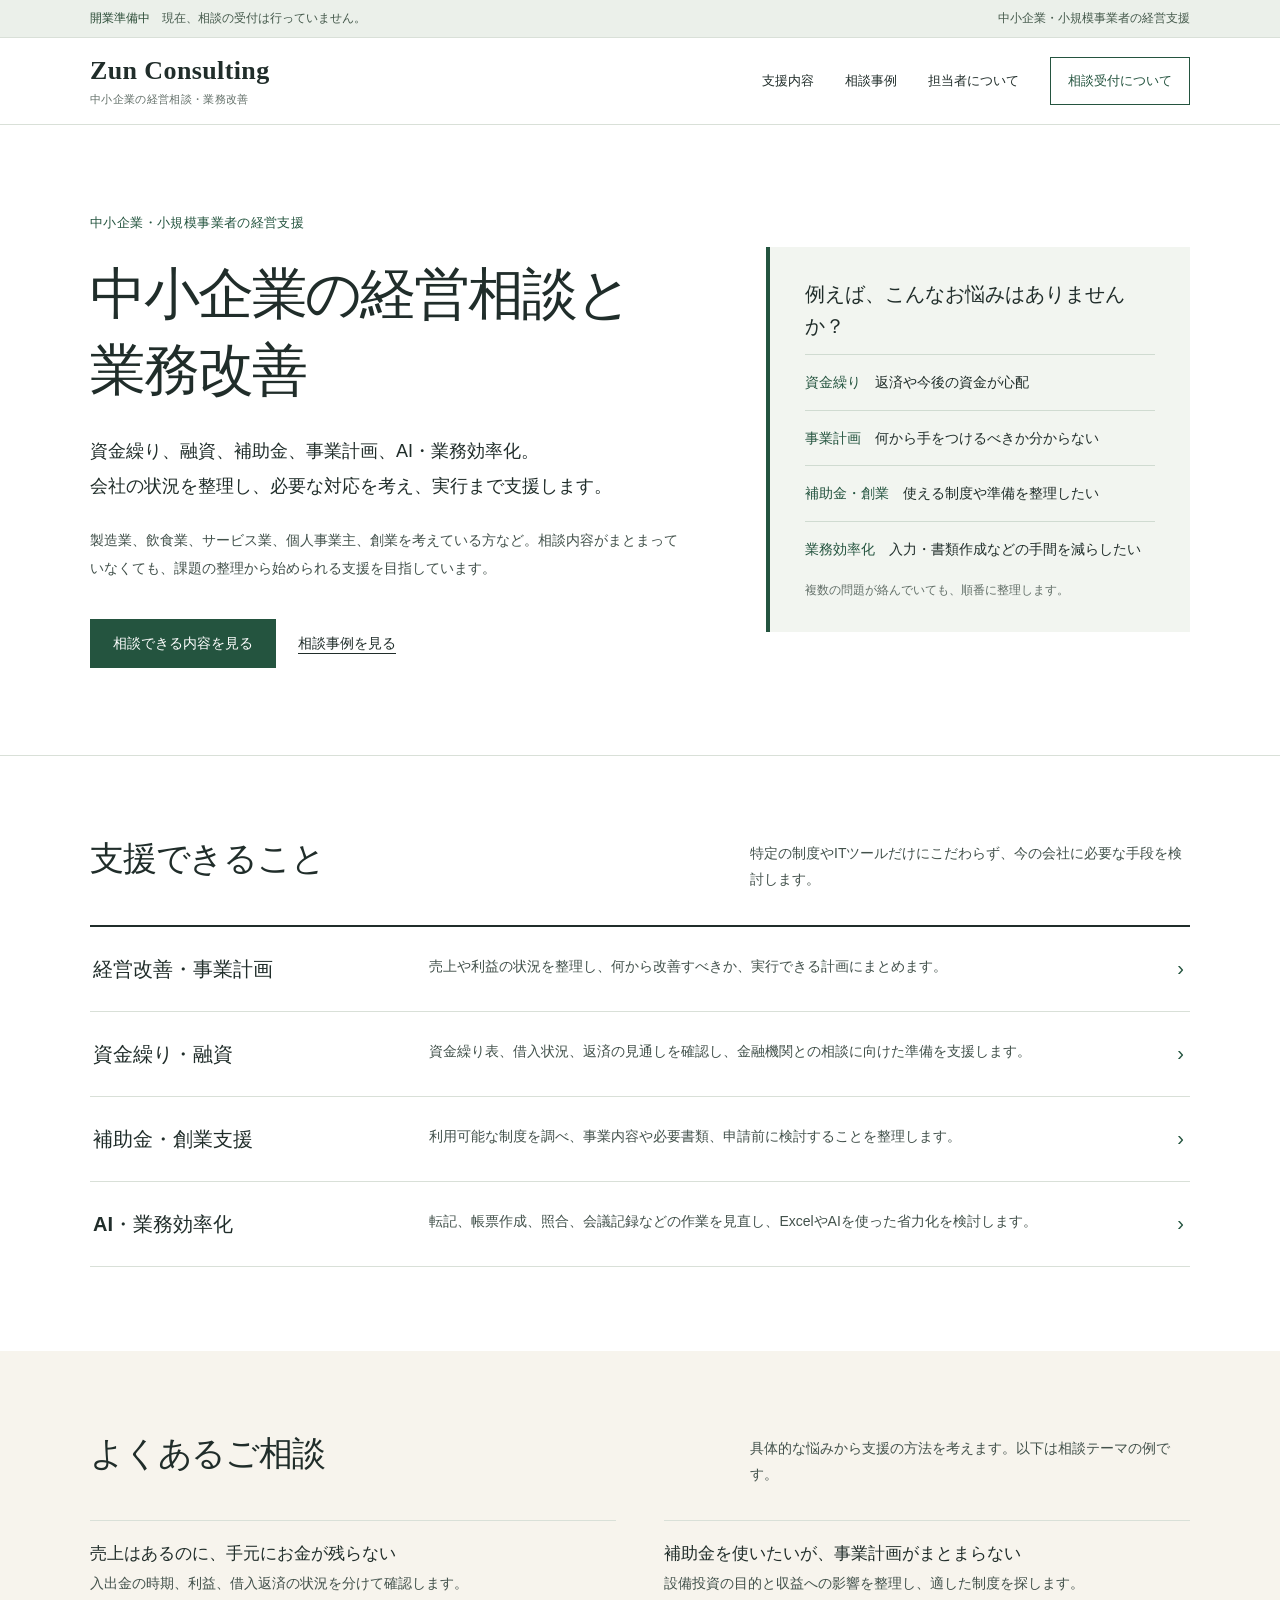
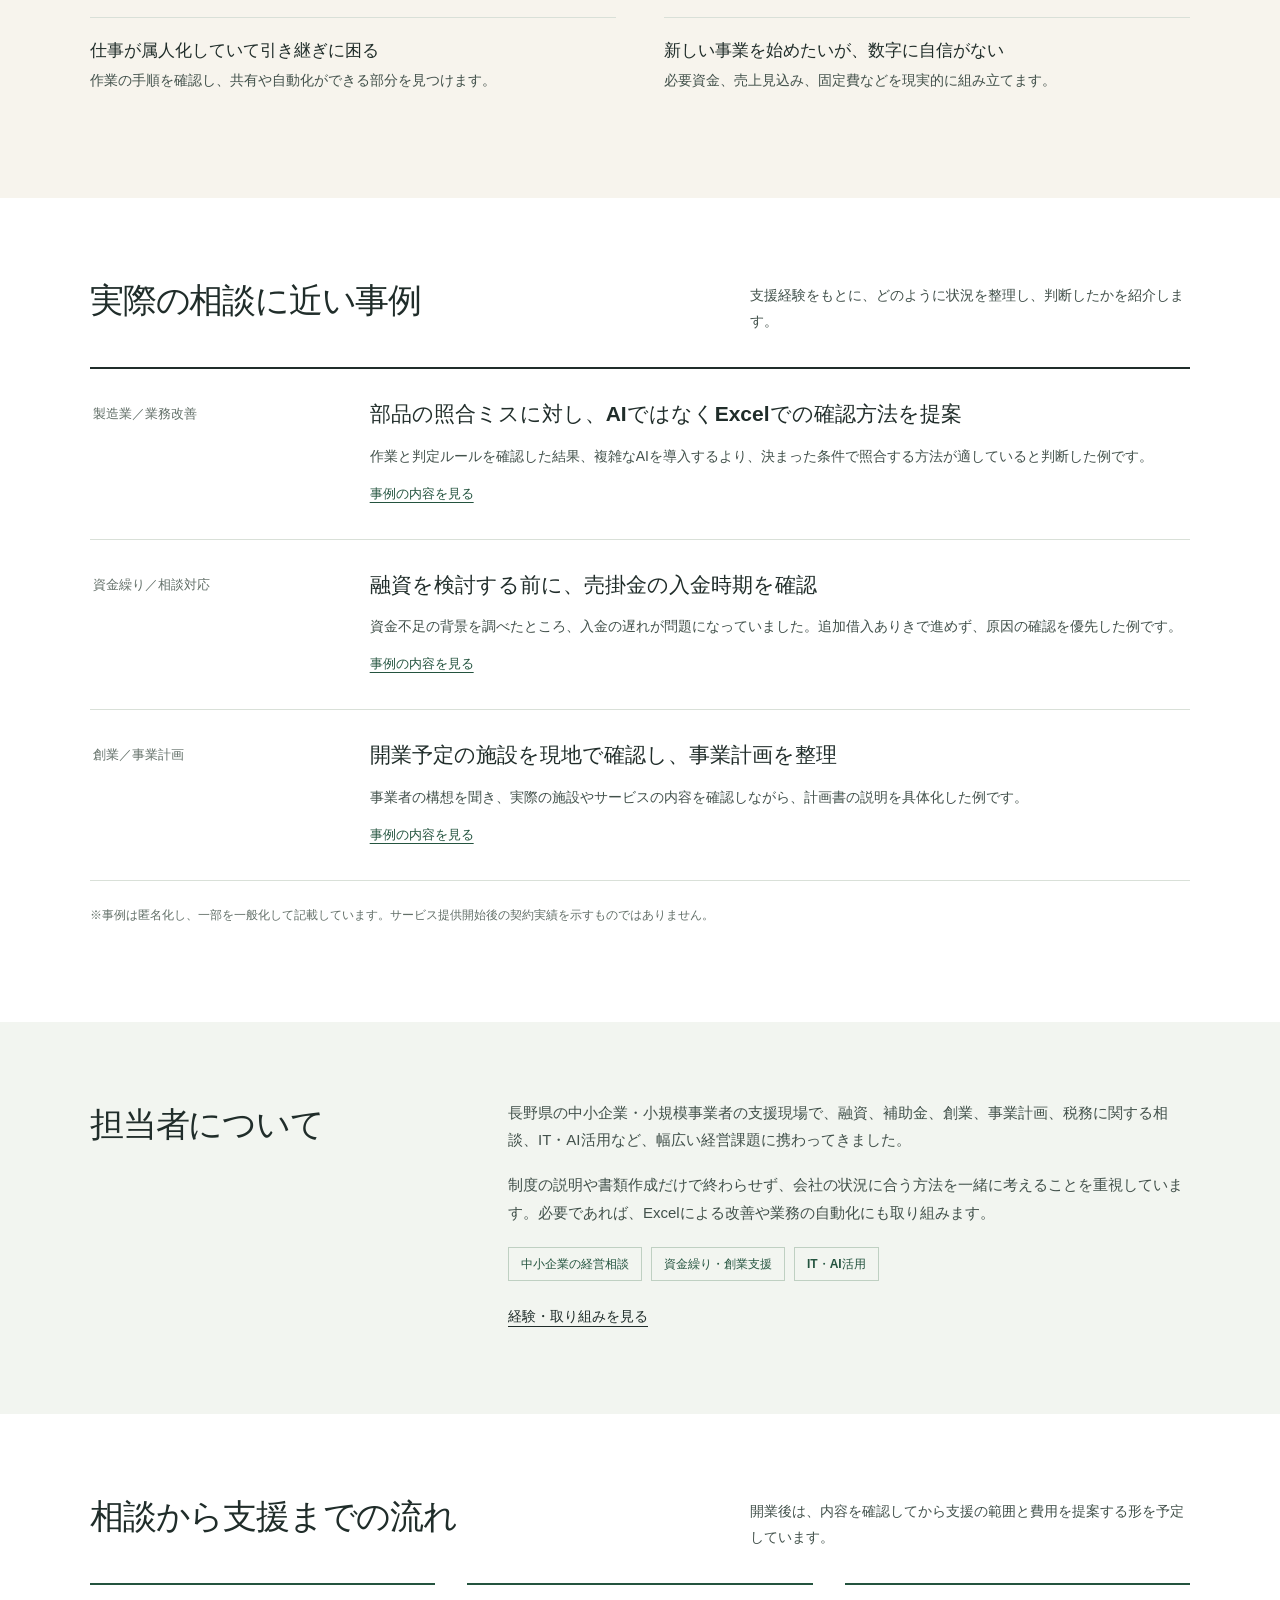
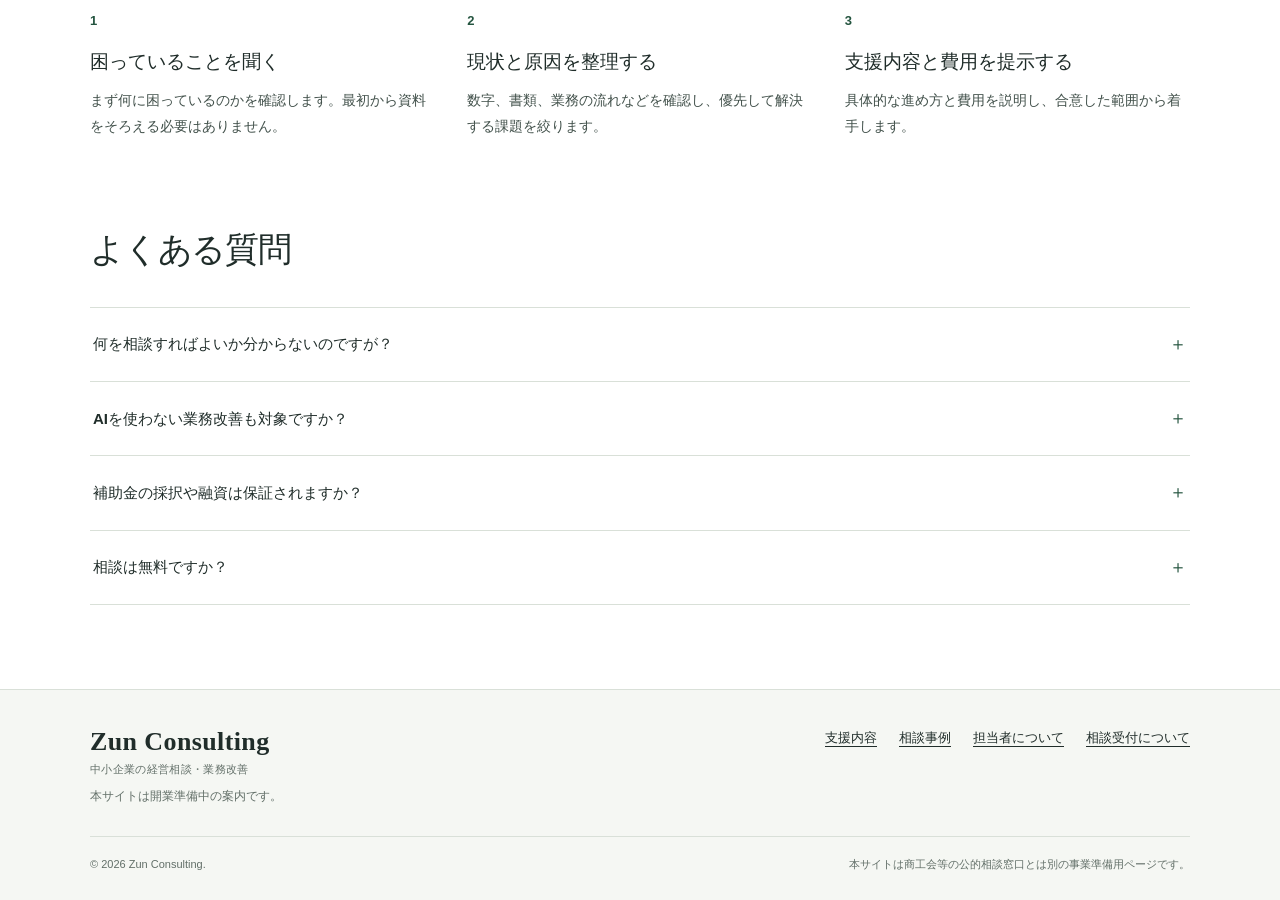
==== commit 48c7df23: "Replace editorial concept with clear trust-first consulting website" ====
--- a/index.html
+++ b/index.html
@@ -1,54 +1,49 @@
 <!doctype html>
-<html lang="ja"><head><meta charset="utf-8"><meta name="viewport" content="width=device-width, initial-scale=1">
-<title>判断を、前進に変える。 | Zun Consulting</title>
-<meta name="description" content="Zun Consulting。中小企業の課題整理から経営判断、資金繰り・事業計画、AI・業務改善の実行まで、経営者の隣で考える支援。">
-<meta name="theme-color" content="#192827"><meta name="robots" content="index,follow,max-image-preview:large">
-<link rel="canonical" href="https://ususyokokoman-gif.github.io/zun-consulting-public-site/"><link rel="icon" type="image/svg+xml" href="assets/favicon.svg">
-<link rel="stylesheet" href="assets/style.css">
-<meta property="og:type" content="website"><meta property="og:locale" content="ja_JP"><meta property="og:title" content="判断を、前進に変える。 | Zun Consulting">
-<meta property="og:description" content="Zun Consulting。中小企業の課題整理から経営判断、資金繰り・事業計画、AI・業務改善の実行まで、経営者の隣で考える支援。"><meta property="og:url" content="https://ususyokokoman-gif.github.io/zun-consulting-public-site/"><meta property="og:image" content="https://ususyokokoman-gif.github.io/zun-consulting-public-site/assets/og.png">
-<meta name="twitter:card" content="summary_large_image">
-<script defer src="assets/main.js"></script>
-</head><body>
-<a class="skip-link" href="#main">本文へ移動</a>
-<header class="header"><div class="header-in shell">
-<a class="brand" href="index.html" aria-label="Zun Consulting トップページへ"><span class="brand-mark" aria-hidden="true">Z</span><span><span class="brand-word">ZUN CONSULTING</span><span class="brand-sub">BUSINESS ADVISORY &amp; IMPLEMENTATION</span></span></a>
-<button class="menu-button" type="button" aria-label="メニューを開閉" aria-expanded="false" aria-controls="primary-nav"><span aria-hidden="true"></span></button>
-<nav id="primary-nav" class="nav" aria-label="グローバルナビゲーション"><a href="service/index.html">支援領域</a><a href="cases/index.html">支援の考え方と事例</a><a href="approach/index.html">私たちの姿勢</a><a href="contact/index.html" class="nav-contact">お問い合わせ</a></nav>
-</div></header>
-<main id="main">
-<section class="hero" aria-labelledby="home-title">
-<div class="hero-copy"><p class="hero-kicker eyebrow"><span class="rule" aria-hidden="true"></span>THE BUSINESS DECISION PARTNER</p>
-<h1 id="home-title">判断を、<br><em>前進</em>に変える。</h1>
-<p class="hero-lead">経営の課題を整理し、選ぶべき道筋を明確にする。<br>資金繰りから事業計画、AI・業務改善まで。<br>考えるだけで終わらない、実行につながる支援を。</p>
-<a href="service/index.html" class="arrow-link">支援できることを見る</a></div>
-<div class="hero-art" role="img" aria-label="課題の整理、判断、実行を描いたZun Consultingオリジナルの意思決定ノート"><svg aria-hidden="true"><image href="assets/hero-art.svg" width="100%" height="100%" preserveAspectRatio="xMidYMid slice"/></svg><span class="art-label">01 / FROM QUESTION<br>TO NEXT ACTION</span></div>
-</section>
-<div class="hero-bottom"><div class="shell hero-bottom-in"><span class="eyebrow">THINK — DECIDE — DO</span><div class="series"><span><strong>01</strong> 論点を整理する</span><span><strong>02</strong> 判断材料をつくる</span><span><strong>03</strong> 実行へつなげる</span></div></div></div>
-<section class="section statement" aria-labelledby="statement-title"><div class="shell statement-inner">
-<div class="section-label"><span class="section-index">01 /</span><span class="eyebrow">OUR POINT OF VIEW</span></div>
-<div><h2 id="statement-title" class="statement-quote">必要なのは、<br>正解らしい答えより、<br><b>納得して動ける判断。</b></h2>
-<div class="statement-copy"><p>経営の悩みは、一つの専門分野に収まりません。売上や資金繰りの問題が、業務の流れや人手不足につながっていることもあります。</p><p>最初から解決策を決めつけず、現場と数字、経営者の考えを一緒に見ます。課題をほどき、優先順位を決め、実行できる形まで整えることを大切にしています。</p></div></div></div></section>
-<section class="section" aria-labelledby="services-title"><div class="shell"><div class="section-head"><div class="section-label"><span class="section-index">02 /</span><span class="eyebrow">WHAT WE DO</span></div><div><h2 id="services-title" class="section-title">課題ごとに、<br>最適な手段を選ぶ。</h2><p class="section-intro">制度の知識だけでも、AIの技術だけでも、経営は変わりません。分野を横断しながら、必要な支援を組み合わせます。</p></div></div>
-<div class="service-rows">
-<a class="service-row" href="service/index.html#business"><span class="service-no">01</span><span class="service-name">経営判断・<br>事業計画</span><span class="service-desc">散らばった悩みを整理し、経営者が判断できる材料へ。事業の方向性、設備投資、創業、改善計画を具体化します。</span><span class="service-arrow">↗</span></a>
-<a class="service-row" href="service/index.html#finance"><span class="service-no">02</span><span class="service-name">資金繰り・<br>制度活用</span><span class="service-desc">融資を受ける前に本当の資金課題を把握。返済計画、補助金、税制優遇など、目的と条件に合う選択肢を検討します。</span><span class="service-arrow">↗</span></a>
-<a class="service-row" href="service/index.html#digital"><span class="service-no">03</span><span class="service-name">AI・<br>業務改善</span><span class="service-desc">手入力、書類管理、照合、情報共有などの負担を減らす。AIありきではなく、現場に残る仕組みをつくります。</span><span class="service-arrow">↗</span></a>
-</div><div class="services-more"><a class="arrow-link" href="service/index.html">すべての支援領域</a></div>
-</div></section>
-<section class="section cases" aria-labelledby="case-title"><div class="shell"><div class="section-head"><div class="section-label"><span class="section-index">03 /</span><span class="eyebrow">SELECTED STORIES</span></div><div><h2 class="section-title" id="case-title">課題を見直すと、<br>答えも変わる。</h2><p class="section-intro cases-intro">成果を大きく見せるための事例ではありません。「何を問題として捉え、どう判断したか」に焦点を当てた、現場での支援エピソードです。</p></div></div>
-<div class="case-grid">
-<a href="cases/index.html#case-01" class="case-block feature"><div class="case-category">製造業 / 支援経験</div><div class="case-number">01.</div><h3 class="case-title">AIよりも、<br>Excelが正しかった。</h3><p class="case-teaser">部品の照合ミス。技術から考えず、作業と判定ルールから解決策を探しました。</p></a>
-<a href="cases/index.html#case-02" class="case-block"><div class="case-category">資金繰り / 支援経験</div><div class="case-number">02.</div><h3 class="case-title">借りる前に、<br>入金を確かめる。</h3><p class="case-teaser">融資相談の背景にあった入金遅延。まず原因を確認することで対応が変わりました。</p></a>
-<a href="cases/index.html#case-03" class="case-block"><div class="case-category">創業・補助金 / 支援経験</div><div class="case-number">03.</div><h3 class="case-title">構想を、<br>伝わる計画に。</h3><p class="case-teaser">現地で事業者の考えを聞き、事業計画の伝え方から見直しました。</p></a>
-</div><div class="case-more"><a href="cases/index.html" class="arrow-link">ほかの事例・試作も見る</a></div></div></section>
-<section class="section method" aria-labelledby="method-title"><div class="shell"><div class="section-head"><div class="section-label"><span class="section-index">04 /</span><span class="eyebrow">HOW WE WORK</span></div><div><h2 id="method-title" class="section-title">答えを急がない。<br>実行は止めない。</h2><p class="section-intro">相談から解決までの道筋は、案件ごとに変わります。変わらないのは、現実に使える判断を一緒につくる姿勢です。</p></div></div>
-<div class="method-grid"><div class="method-step"><div class="method-num">01.</div><h3>聴く</h3><p>経営者が実現したいことと、現場で起きていることを把握する。</p></div><div class="method-step"><div class="method-num">02.</div><h3>ほどく</h3><p>問題を分け、数字や資料を確認し、原因と優先順位を整理する。</p></div><div class="method-step"><div class="method-num">03.</div><h3>決める</h3><p>費用・効果・リスクを比較し、納得して選べる選択肢をつくる。</p></div><div class="method-step"><div class="method-num">04.</div><h3>動かす</h3><p>計画や書類、業務の仕組みに落とし込み、実行を支える。</p></div></div><div class="method-bottom"><a href="approach/index.html" class="arrow-link">支援の考え方を詳しく</a></div></div></section>
-<section class="section about" aria-labelledby="about-title"><div class="shell"><div class="section-head"><div class="section-label"><span class="section-index">05 /</span><span class="eyebrow">WHY ZUN</span></div><div><h2 id="about-title" class="section-title">経営の現場と、<br>技術の両方から。</h2></div></div><div class="about-grid"><p class="about-lead">「何をするか」の前に、<br>「なぜするか」を<br>確かめる。</p><div class="about-body"><p>中小企業・小規模事業者の経営相談で培った視点と、IT・AIによる業務改善の知見を組み合わせます。融資や補助金の相談から見えてくる問題もあれば、日々の書類作業から経営全体の課題が見えることもあります。</p><p>複数の領域をつなぎ、判断のための資料づくりから具体的な実装まで支える。経営者の隣で考え、動く立場を目指しています。</p><div class="about-note">※ Zun Consultingは事業準備中です。サービス提供条件・相談窓口は確定後にご案内します。</div></div></div></div></section>
-<section class="contact-band" aria-labelledby="contact-home-title"><div class="shell contact-in"><div><div class="eyebrow">START WITH ONE QUESTION</div><h2 id="contact-home-title">まずは、目の前の<br>一つの課題から。</h2><p>ご相談の受付体制は現在準備中です。受付開始については、お問い合わせページでお知らせします。</p></div><a class="contact-cta" href="contact/index.html">受付状況を見る</a></div></section>
+<html lang="ja"><head><meta charset="utf-8"><meta name="viewport" content="width=device-width,initial-scale=1">
+<title>中小企業の経営相談と業務改善 | Zun Consulting（開業準備中）</title>
+<meta name="description" content="Zun Consulting（開業準備中）。資金繰り・融資、補助金・創業、事業計画、AI・業務改善。長野県の中小企業支援経験をもとにしたサービス案内。"><meta name="theme-color" content="#24543f">
+<meta name="robots" content="noindex,nofollow"><link rel="canonical" href="https://ususyokokoman-gif.github.io/zun-consulting-public-site/">
+<link rel="icon" type="image/svg+xml" href="./assets/favicon.svg">
+<link rel="stylesheet" href="./assets/style.css"></head>
+<body><a class="skip" href="#content">本文へ移動</a>
+<div class="notice"><div class="container"><span><strong>開業準備中</strong>　現在、相談の受付は行っていません。</span><span>中小企業・小規模事業者の経営支援</span></div></div>
+<header class="site-header"><div class="container header-inner"><a href="./" class="brand" aria-label="Zun Consulting トップページ"><span class="brand-name">Zun Consulting</span><span class="brand-note">中小企業の経営相談・業務改善</span></a><button class="menu-toggle" id="menu-toggle" type="button" aria-expanded="false" aria-controls="site-nav">メニュー</button><nav class="nav" id="site-nav" aria-label="主なメニュー"><a href="./services/">支援内容</a><a href="./cases/">相談事例</a><a href="./about/">担当者について</a><a class="nav-last" href="./contact/">相談受付について</a></nav></div></header>
+<main id="content">
+<section class="hero" aria-labelledby="hero-title"><div class="container hero-inner"><div class="hero-main"><span class="small-head">中小企業・小規模事業者の経営支援</span>
+<h1 id="hero-title"><span>中小企業の経営相談と</span><span>業務改善</span></h1>
+<p class="hero-lead">資金繰り、融資、補助金、事業計画、AI・業務効率化。<br>会社の状況を整理し、必要な対応を考え、実行まで支援します。</p>
+<p class="hero-sub">製造業、飲食業、サービス業、個人事業主、創業を考えている方など。相談内容がまとまっていなくても、課題の整理から始められる支援を目指しています。</p>
+<div class="hero-buttons"><a class="btn" href="./services/">相談できる内容を見る</a><a class="text-link" href="./cases/">相談事例を見る</a></div></div>
+<aside class="hero-aside" aria-labelledby="question-heading"><div class="question-panel"><h2 id="question-heading">例えば、こんなお悩みはありませんか？</h2><ul class="question-list"><li><strong>資金繰り</strong>　返済や今後の資金が心配</li><li><strong>事業計画</strong>　何から手をつけるべきか分からない</li><li><strong>補助金・創業</strong>　使える制度や準備を整理したい</li><li><strong>業務効率化</strong>　入力・書類作成などの手間を減らしたい</li></ul><p class="question-end">複数の問題が絡んでいても、順番に整理します。</p></div></aside></div></section>
+<section class="section alt" aria-labelledby="service-title"><div class="container"><div class="section-header"><h2 id="service-title">支援できること</h2><p class="section-intro">特定の制度やITツールだけにこだわらず、今の会社に必要な手段を検討します。</p></div>
+<div class="service-table">
+<a class="service-line" href="./services/#management"><h3>経営改善・事業計画</h3><p>売上や利益の状況を整理し、何から改善すべきか、実行できる計画にまとめます。</p><span class="arrow" aria-hidden="true">›</span></a>
+<a class="service-line" href="./services/#finance"><h3>資金繰り・融資</h3><p>資金繰り表、借入状況、返済の見通しを確認し、金融機関との相談に向けた準備を支援します。</p><span class="arrow" aria-hidden="true">›</span></a>
+<a class="service-line" href="./services/#startup"><h3>補助金・創業支援</h3><p>利用可能な制度を調べ、事業内容や必要書類、申請前に検討することを整理します。</p><span class="arrow" aria-hidden="true">›</span></a>
+<a class="service-line" href="./services/#digital"><h3>AI・業務効率化</h3><p>転記、帳票作成、照合、会議記録などの作業を見直し、ExcelやAIを使った省力化を検討します。</p><span class="arrow" aria-hidden="true">›</span></a></div></div></section>
+<section class="section warm" aria-labelledby="issues-title"><div class="container"><div class="section-header"><h2 id="issues-title">よくあるご相談</h2><p class="section-intro">具体的な悩みから支援の方法を考えます。以下は相談テーマの例です。</p></div><div class="simple-grid">
+<div class="issue"><h3>売上はあるのに、手元にお金が残らない</h3><p>入出金の時期、利益、借入返済の状況を分けて確認します。</p></div>
+<div class="issue"><h3>補助金を使いたいが、事業計画がまとまらない</h3><p>設備投資の目的と収益への影響を整理し、適した制度を探します。</p></div>
+<div class="issue"><h3>仕事が属人化していて引き継ぎに困る</h3><p>作業の手順を確認し、共有や自動化ができる部分を見つけます。</p></div>
+<div class="issue"><h3>新しい事業を始めたいが、数字に自信がない</h3><p>必要資金、売上見込み、固定費などを現実的に組み立てます。</p></div>
+</div></div></section>
+<section class="section alt" aria-labelledby="cases-title"><div class="container"><div class="section-header"><h2 id="cases-title">実際の相談に近い事例</h2><p class="section-intro">支援経験をもとに、どのように状況を整理し、判断したかを紹介します。</p></div>
+<div class="case-table">
+<article class="case-line"><div class="case-meta">製造業／業務改善</div><div><h3>部品の照合ミスに対し、AIではなくExcelでの確認方法を提案</h3><p>作業と判定ルールを確認した結果、複雑なAIを導入するより、決まった条件で照合する方法が適していると判断した例です。</p><a href="./cases/#case-manufacturing">事例の内容を見る</a></div></article>
+<article class="case-line"><div class="case-meta">資金繰り／相談対応</div><div><h3>融資を検討する前に、売掛金の入金時期を確認</h3><p>資金不足の背景を調べたところ、入金の遅れが問題になっていました。追加借入ありきで進めず、原因の確認を優先した例です。</p><a href="./cases/#case-cash">事例の内容を見る</a></div></article>
+<article class="case-line"><div class="case-meta">創業／事業計画</div><div><h3>開業予定の施設を現地で確認し、事業計画を整理</h3><p>事業者の構想を聞き、実際の施設やサービスの内容を確認しながら、計画書の説明を具体化した例です。</p><a href="./cases/#case-startup">事例の内容を見る</a></div></article>
+</div><p class="minor-note section-foot">※事例は匿名化し、一部を一般化して記載しています。サービス提供開始後の契約実績を示すものではありません。</p></div></section>
+<section class="section soft" aria-labelledby="person-title"><div class="container profile-intro"><h2 id="person-title">担当者について</h2><div><p>長野県の中小企業・小規模事業者の支援現場で、融資、補助金、創業、事業計画、税務に関する相談、IT・AI活用など、幅広い経営課題に携わってきました。</p>
+<p>制度の説明や書類作成だけで終わらせず、会社の状況に合う方法を一緒に考えることを重視しています。必要であれば、Excelによる改善や業務の自動化にも取り組みます。</p><div class="profile-facts"><span class="fact">中小企業の経営相談</span><span class="fact">資金繰り・創業支援</span><span class="fact">IT・AI活用</span></div><a href="./about/" class="text-link">経験・取り組みを見る</a></div></div></section>
+<section class="section alt" aria-labelledby="flow-title"><div class="container"><div class="section-header"><h2 id="flow-title">相談から支援までの流れ</h2><p class="section-intro">開業後は、内容を確認してから支援の範囲と費用を提案する形を予定しています。</p></div><div class="steps">
+<div class="step"><span class="step-number">1</span><h3>困っていることを聞く</h3><p>まず何に困っているのかを確認します。最初から資料をそろえる必要はありません。</p></div>
+<div class="step"><span class="step-number">2</span><h3>現状と原因を整理する</h3><p>数字、書類、業務の流れなどを確認し、優先して解決する課題を絞ります。</p></div>
+<div class="step"><span class="step-number">3</span><h3>支援内容と費用を提示する</h3><p>具体的な進め方と費用を説明し、合意した範囲から着手します。</p></div></div></div></section>
+<section class="section alt" aria-labelledby="faq-title" style="padding-top:0"><div class="container"><div class="section-header"><h2 id="faq-title">よくある質問</h2></div><div class="faq">
+<details><summary>何を相談すればよいか分からないのですが？</summary><p>現状や困っていることを伺い、課題を一緒に整理する形を予定しています。最初から解決策を決めておく必要はありません。</p></details>
+<details><summary>AIを使わない業務改善も対象ですか？</summary><p>対象として想定しています。Excelや既存ソフト、作業手順の見直しで十分な場合は、AI導入を前提にしません。</p></details>
+<details><summary>補助金の採択や融資は保証されますか？</summary><p>採択や融資の承認は審査機関の判断によるため、保証できません。申請の必要性や準備方法を検討します。</p></details>
+<details><summary>相談は無料ですか？</summary><p>初回相談の取扱いを含む料金体系は準備中です。正式な受付開始時に、料金と依頼方法を明示します。</p></details></div></div></section>
 </main>
-<footer class="footer"><div class="shell"><div class="footer-top">
-<a class="brand" href="index.html" aria-label="Zun Consulting トップページへ"><span class="brand-mark" aria-hidden="true">Z</span><span><span class="brand-word">ZUN CONSULTING</span><span class="brand-sub">BUSINESS ADVISORY &amp; IMPLEMENTATION</span></span></a>
-<nav class="footer-nav" aria-label="フッターナビゲーション"><a href="service/index.html">支援領域</a><a href="cases/index.html">事例</a><a href="approach/index.html">私たちの姿勢</a><a href="contact/index.html">お問い合わせ</a></nav></div>
-<div class="footer-bottom"><span>© 2026 Zun Consulting. All rights reserved.</span><span>中小企業の判断と実行を支える。</span></div></div></footer>
-</body></html>+<footer class="site-footer"><div class="container"><div class="footer-main"><div><a class="brand" href="./"><span class="brand-name">Zun Consulting</span><span class="brand-note">中小企業の経営相談・業務改善</span></a><p>本サイトは開業準備中の案内です。</p></div><nav class="footer-links" aria-label="フッターメニュー"><a href="./services/">支援内容</a><a href="./cases/">相談事例</a><a href="./about/">担当者について</a><a href="./contact/">相談受付について</a></nav></div><div class="footer-bottom"><span>© 2026 Zun Consulting.</span><span>本サイトは商工会等の公的相談窓口とは別の事業準備用ページです。</span></div></div></footer>
+<script src="./assets/main.js" defer></script></body></html>
--- a/assets/style.css
+++ b/assets/style.css
@@ -1,14 +1,11 @@
 @charset "UTF-8";
-/* ZUN CONSULTING — 2026 editorial identity / no frameworks, no tracking */
-:root {--paper:#f3f0e9;--light:#faf9f5;--ink:#192827;--ink-soft:#3b4b48;--muted:#68716c;--line:#d4d5cd;--rust:#a65f3c;--sage:#c3c7b8;--display:"Noto Serif CJK JP","Hiragino Mincho ProN","Yu Mincho",serif;--ui:"Noto Sans CJK JP","Hiragino Kaku Gothic ProN","Yu Gothic",sans-serif;}
-*,*::before,*::after{box-sizing:border-box}
-html{scroll-behavior:smooth}body{margin:0;color:var(--ink);background:var(--paper);font-family:var(--ui);font-size:15px;line-height:1.9;-webkit-font-smoothing:antialiased}::selection{background:#b5c1b9;color:var(--ink)}img,svg{max-width:100%}a{color:inherit;text-underline-offset:5px}a:hover{text-decoration-color:var(--rust)}button{font:inherit}a:focus-visible,button:focus-visible{outline:3px solid var(--rust);outline-offset:5px}.sr-only{position:absolute;width:1px;height:1px;overflow:hidden;clip:rect(0,0,0,0);white-space:nowrap}.skip-link{position:absolute;top:-80px;left:20px;z-index:100;background:white;color:var(--ink);padding:10px 18px}.skip-link:focus{top:12px}.shell{width:min(100% - 92px,1400px);margin-inline:auto}.eyebrow{font-family:Arial,sans-serif;font-size:11px;font-weight:700;letter-spacing:.19em;text-transform:uppercase}.section-index{color:var(--rust);font-family:Arial,sans-serif;font-size:12px;letter-spacing:.08em}.header{position:relative;z-index:10;border-bottom:1px solid var(--line);background:var(--paper)}.header-in{height:88px;display:flex;align-items:center;justify-content:space-between;gap:26px}.brand{display:inline-flex;align-items:center;gap:13px;text-decoration:none;flex-shrink:0}.brand-mark{display:inline-flex;align-items:center;justify-content:center;width:39px;height:39px;background:var(--ink);color:var(--paper);font-family:Georgia,serif;font-size:25px;line-height:1;font-style:italic;letter-spacing:-.16em;padding-right:5px}.brand-word{display:block;font-family:Arial,Helvetica,sans-serif;font-size:16px;line-height:1;font-weight:700;letter-spacing:.04em}.brand-sub{display:block;font-family:Arial,Helvetica,sans-serif;font-size:9px;letter-spacing:.20em;margin-top:6px;color:var(--muted)}.nav{display:flex;align-items:center;gap:31px}.nav a{text-decoration:none;font-size:12px;font-weight:600;letter-spacing:.04em;transition:color .2s}.nav a:hover,.nav a[aria-current=page]{color:var(--rust)}.nav .nav-contact{border:1px solid var(--ink);padding:11px 16px;display:inline-flex;align-items:center;gap:16px}.nav .nav-contact::after{content:'↗';font-size:15px}.menu-button{display:none;background:transparent;border:1px solid var(--ink);width:46px;height:44px;align-items:center;justify-content:center;cursor:pointer}.menu-button span,.menu-button span::after{display:block;width:19px;height:1px;background:var(--ink);content:'';transition:transform .2s}.menu-button span::after{transform:translateY(6px)}.menu-button[aria-expanded=true] span{transform:rotate(45deg)}.menu-button[aria-expanded=true] span::after{transform:rotate(-90deg)}
-.hero{display:grid;grid-template-columns:minmax(0,57%) minmax(0,43%);min-height:685px}.hero-copy{padding:clamp(70px,8.5vw,134px) 8% 68px max(46px,calc((100vw - 1400px)/2));display:flex;flex-direction:column;align-items:flex-start}.hero-kicker{margin:0 0 52px;display:flex;align-items:center;gap:16px;color:var(--muted)}.hero-kicker .rule{width:38px;border-top:1px solid var(--rust)}.hero h1{font-family:var(--display);font-size:clamp(45px,5.0vw,81px);font-weight:500;letter-spacing:-.075em;line-height:1.48;margin:0 0 35px;white-space:nowrap}.hero h1 em{font-style:normal;color:var(--rust)}.hero-lead{margin:0;max-width:490px;font-size:15px;line-height:2.2;color:var(--ink-soft);letter-spacing:.01em}.arrow-link{display:inline-flex;gap:54px;align-items:center;text-decoration:none;border-bottom:1px solid var(--ink);padding:0 2px 12px 0;transition:gap .2s,border-color .2s;letter-spacing:.03em;font-size:13px;font-weight:600}.arrow-link::after{content:'↗';font-family:Arial,sans-serif;font-size:19px;font-weight:400}.arrow-link:hover{gap:65px;border-color:var(--rust)}.hero .arrow-link{margin-top:53px}.hero-art{min-height:685px;background:#202f2d;overflow:hidden;position:relative}.hero-art svg{display:block;width:100%;height:100%;position:absolute;inset:0;object-fit:cover}.hero-art .art-label{position:absolute;right:35px;bottom:28px;font-family:Arial,sans-serif;color:#dadfd5;font-size:10px;letter-spacing:.16em;text-align:right;line-height:1.7;opacity:.7}.hero-bottom{border-top:1px solid var(--line);border-bottom:1px solid var(--line)}.hero-bottom-in{min-height:77px;display:flex;align-items:center;justify-content:space-between;gap:20px;color:var(--muted);font-size:12px}.hero-bottom-in .series{display:flex;gap:35px}.hero-bottom-in .series span strong{font-family:Georgia,serif;font-weight:400;font-size:17px;color:var(--rust);margin-right:8px}
-.section{padding:148px 0}.section-head{display:grid;grid-template-columns:26% 1fr;gap:30px;margin-bottom:67px}.section-label{display:flex;gap:11px;align-items:baseline;padding-top:13px;color:var(--ink-soft)}.section-title{font-family:var(--display);font-size:clamp(34px,3.5vw,57px);font-weight:500;letter-spacing:-.06em;line-height:1.58;margin:0}.section-intro{margin:25px 0 0;max-width:750px;color:var(--muted);line-height:2.05}.statement{background:var(--light)}.statement-inner{display:grid;grid-template-columns:26% 1fr;gap:30px}.statement-quote{font-family:var(--display);font-weight:500;font-size:clamp(35px,4vw,60px);line-height:1.65;letter-spacing:-.07em;margin:0}.statement-quote b{font-weight:500;box-shadow:inset 0 -.18em 0 #dee1d5}.statement-copy{margin-top:55px;display:grid;grid-template-columns:1fr 1fr;gap:52px;color:var(--ink-soft)}.statement-copy p{margin:0}.service-rows{border-top:1px solid var(--ink)}.service-row{display:grid;grid-template-columns:9% 30% 1fr 6%;gap:20px;align-items:start;border-bottom:1px solid var(--line);padding:43px 5px 49px;text-decoration:none;transition:background .2s,padding .2s}.service-row:hover{background:#ecebe4;padding-left:16px;padding-right:16px}.service-no{font:italic 25px Georgia,serif;color:var(--rust);line-height:1.3}.service-name{font-family:var(--display);font-size:clamp(24px,2.3vw,34px);font-weight:500;letter-spacing:-.05em;line-height:1.45}.service-desc{font-size:14px;color:var(--ink-soft);line-height:2.05;max-width:560px}.service-arrow{font-size:23px;justify-self:end;font-family:Arial,sans-serif;font-weight:300}.services-more{margin-top:38px;text-align:right}.cases{background:#e5e7df}.cases-intro{max-width:780px}.case-grid{display:grid;grid-template-columns:1.1fr 1fr 1fr;gap:1px;background:#c2c8be;border:1px solid #c2c8be}.case-block{background:var(--light);padding:43px 31px 37px;display:flex;flex-direction:column;min-height:410px;text-decoration:none;position:relative;transition:background .2s}.case-block:hover{background:#fff}.case-block.feature{background:var(--ink);color:var(--light)}.case-block.feature:hover{background:#2e4240}.case-number{font-family:Georgia,serif;font-size:63px;letter-spacing:-.06em;line-height:1;color:var(--rust);margin:20px 0 58px}.feature .case-number{color:#c99b7f}.case-category{font-size:10px;letter-spacing:.12em;color:var(--muted);margin-bottom:18px}.feature .case-category{color:#ced7cf}.case-title{font-family:var(--display);font-size:clamp(22px,2vw,30px);font-weight:500;letter-spacing:-.045em;line-height:1.65;margin:0 0 22px}.case-teaser{margin:auto 0 0;color:var(--ink-soft);font-size:12px;line-height:2}.feature .case-teaser{color:#cbd4ce}.case-more{margin-top:37px;display:flex;justify-content:flex-end}.case-more .arrow-link{border-color:var(--ink)}.method{background:var(--ink);color:#f7f5ef}.method .section-index{color:#d6a183}.method .section-label{color:#d9dfd7}.method .section-intro{color:#abb7b1}.method-grid{display:grid;grid-template-columns:repeat(4,minmax(0,1fr));border-top:1px solid #65726c}.method-step{padding:40px 30px 0 0;border-right:1px solid #65726c;min-height:285px}.method-step:not(:first-child){padding-left:29px}.method-step:last-child{border-right:0}.method-num{font:italic 24px Georgia,serif;color:#cd9878}.method-step h3{font-family:var(--display);font-size:27px;font-weight:500;margin:47px 0 17px;letter-spacing:-.04em}.method-step p{font-size:13px;color:#c4cfc8;line-height:2.05;margin:0}.method-bottom{display:flex;justify-content:flex-end;margin-top:55px}.method .arrow-link{border-bottom-color:#c4cfc8}.about{background:var(--light)}.about-grid{display:grid;grid-template-columns:40% 1fr;gap:9%}.about-lead{font-family:var(--display);font-size:clamp(28px,3vw,44px);font-weight:500;line-height:1.75;letter-spacing:-.055em;margin:0}.about-body p{color:var(--ink-soft);line-height:2.2;margin:0 0 21px}.about-note{border-left:2px solid var(--rust);padding-left:24px;color:var(--muted);font-size:13px;margin-top:41px}.contact-band{padding:110px 0 119px;background:var(--sage)}.contact-in{display:grid;grid-template-columns:1fr auto;gap:50px;align-items:end}.contact-band h2{font-family:var(--display);font-weight:500;font-size:clamp(31px,4vw,57px);line-height:1.55;letter-spacing:-.065em;margin:20px 0 17px}.contact-band p{margin:0;color:#40514c;max-width:720px}.contact-cta{display:flex;align-items:center;gap:63px;padding:19px 0 18px;border-bottom:1px solid var(--ink);text-decoration:none;font-weight:600;font-size:14px;white-space:nowrap}.contact-cta::after{content:'↗';font-size:20px;font-family:Arial,sans-serif;font-weight:400}.footer{background:#172423;color:#e5e8df;padding:67px 0 29px}.footer-top{display:flex;justify-content:space-between;gap:30px;border-bottom:1px solid #52605b;padding-bottom:70px}.footer .brand-mark{background:var(--paper);color:var(--ink)}.footer .brand-sub{color:#b5c0b9}.footer-nav{display:flex;gap:38px;font-size:12px}.footer-nav a{text-decoration:none}.footer-nav a:hover{color:#dca889}.footer-bottom{display:flex;align-items:center;justify-content:space-between;gap:30px;padding-top:26px;font:11px Arial,sans-serif;color:#b1bab3;letter-spacing:.05em}.footer-bottom a{color:inherit;text-decoration:none}
-/* Inner pages */
-.page-hero{border-bottom:1px solid var(--line);padding:115px 0 99px;background:var(--light)}.page-hero .eyebrow{color:var(--rust)}.page-hero h1{font-family:var(--display);font-size:clamp(48px,6vw,82px);font-weight:500;line-height:1.55;letter-spacing:-.07em;margin:19px 0 28px}.page-hero p{font-size:16px;line-height:2.25;color:var(--ink-soft);max-width:740px;margin:0}.breadcrumb{margin:0 0 34px;font-size:11px;color:var(--muted)}.breadcrumb a{text-decoration:none}.page-main{padding:102px 0 145px}.page-main h2{font-family:var(--display);font-size:clamp(29px,3vw,44px);font-weight:500;line-height:1.7;letter-spacing:-.05em;margin:0 0 22px}.page-main p{line-height:2.15;color:var(--ink-soft)}.page-detail{display:grid;grid-template-columns:26% 1fr;gap:30px;border-top:1px solid var(--ink);padding:54px 0 70px}.detail-counter{font:italic 27px Georgia,serif;color:var(--rust)}.detail-body{max-width:900px}.detail-body h2{margin-top:0}.detail-sub{display:grid;grid-template-columns:1fr 1fr;gap:28px;margin-top:43px;padding-top:29px;border-top:1px solid var(--line)}.detail-sub h3{font-size:13px;letter-spacing:.08em;font-weight:700;margin:0 0 12px}.detail-sub p{margin:0;font-size:13px}.case-list{display:grid;grid-template-columns:repeat(2,minmax(0,1fr));gap:1px;background:#ccd0c6;border:1px solid #ccd0c6}.case-detail{background:var(--light);padding:43px 42px 48px}.case-detail h2{font-size:28px;line-height:1.58;margin:13px 0 20px}.case-detail .status{font-size:11px;color:var(--rust);font-weight:700;letter-spacing:.08em}.case-detail p{font-size:13px;line-height:2.15;margin:0}.case-detail .case-type{font-size:11px;color:var(--muted)}.case-detail .result{margin-top:25px;border-top:1px solid var(--line);padding-top:18px}.notice{border-left:2px solid var(--rust);padding:0 0 0 22px;font-size:12px;line-height:2.05;color:var(--muted);margin-top:29px}.prose{max-width:820px;margin-inline:auto}.prose h2{margin-top:61px}.prose p{margin-bottom:26px}.prose .big{font-family:var(--display);font-size:32px;line-height:1.8;letter-spacing:-.04em;color:var(--ink)}.prose .divider{border-top:1px solid var(--line);margin:55px 0}.contact-note{padding:52px 58px;background:var(--light);border:1px solid var(--line);margin-top:30px}.contact-note h2{font-size:30px;margin-bottom:14px}.contact-note p{margin:0}.quiet{font-size:12px;color:var(--muted)!important}.back-link{margin-top:70px}.back-link a{font-weight:600;text-decoration:none;font-size:13px;border-bottom:1px solid var(--ink);padding-bottom:8px}
-@media(min-width:1500px){.hero-copy{padding-left:calc((100vw - 1400px)/2)}}
-@media(max-width:1000px){.shell{width:min(100% - 64px,1400px)}.hero{grid-template-columns:57% 43%;min-height:600px}.hero-copy{padding:95px 32px 65px 32px}.hero h1{font-size:clamp(42px,5vw,66px)}.hero-art{min-height:600px}.hero-kicker{margin-bottom:35px}.section{padding:110px 0}.service-row{grid-template-columns:9% 36% 1fr 4%}.case-grid{grid-template-columns:repeat(3,minmax(0,1fr))}.case-block{padding:30px 20px;min-height:440px}.method-step{padding-right:14px}.method-step:not(:first-child){padding-left:17px}.method-step h3{font-size:23px}.contact-in{grid-template-columns:1fr}}
-@media(max-width:760px){.shell{width:min(100% - 40px,1400px)}.header-in{height:72px}.brand-mark{height:35px;width:35px}.brand-word{font-size:14px}.brand-sub{font-size:8px}.menu-button{display:flex}.nav{display:none;position:absolute;top:72px;left:0;right:0;background:var(--paper);border-bottom:1px solid var(--ink);flex-direction:column;align-items:stretch;gap:0;padding:12px 20px 25px;box-shadow:0 15px 26px #1724231c}.nav.open{display:flex}.nav a{font-size:14px;padding:15px 7px;border-bottom:1px solid var(--line)}.nav .nav-contact{margin-top:16px;justify-content:space-between;padding:13px 17px}.hero{display:flex;flex-direction:column;min-height:unset}.hero-copy{padding:65px 20px 69px}.hero-kicker{margin-bottom:39px;font-size:9px}.hero h1{font-size:clamp(42px,9.6vw,65px);line-height:1.5;letter-spacing:-.07em;margin-bottom:26px}.hero-lead{font-size:13px;line-height:2.1}.hero .arrow-link{margin-top:37px}.hero-art{min-height:420px}.hero-art svg{height:100%}.hero-art .art-label{right:20px;bottom:20px}.hero-bottom-in{align-items:flex-start;padding:22px 0;flex-direction:column;gap:9px}.hero-bottom-in .series{gap:15px;flex-wrap:wrap;font-size:10px}.hero-bottom-in .series span strong{font-size:14px}.section{padding:86px 0 92px}.section-head,.statement-inner{grid-template-columns:1fr;gap:22px;margin-bottom:48px}.section-label{padding:0}.section-title{font-size:clamp(33px,8vw,49px)}.section-intro{margin-top:22px;font-size:13px}.statement-quote{font-size:clamp(36px,8vw,51px)}.statement-copy{grid-template-columns:1fr;gap:18px;margin-top:31px;font-size:13px}.service-row{grid-template-columns:42px 1fr 28px;gap:5px 9px;padding:27px 0 34px}.service-no{font-size:22px}.service-name{font-size:26px}.service-desc{grid-column:2 / 3;grid-row:2;font-size:12px;margin-top:12px}.service-arrow{grid-column:3;grid-row:1}.case-grid{grid-template-columns:1fr}.case-block{min-height:315px;padding:28px 26px}.case-number{margin:8px 0 35px;font-size:48px}.case-title{font-size:26px}.case-teaser{font-size:12px}.method-grid{grid-template-columns:1fr 1fr}.method-step{min-height:245px;padding:22px 16px 24px 0;border-bottom:1px solid #65726c}.method-step:nth-child(2){border-right:0}.method-step:nth-child(3),.method-step:nth-child(4){border-bottom:0}.method-step:nth-child(3){padding-left:0}.method-step:nth-child(4){padding-left:17px}.method-step h3{margin:36px 0 12px;font-size:22px}.method-step p{font-size:11px}.about-grid{grid-template-columns:1fr;gap:34px}.about-lead{font-size:32px}.about-body p{font-size:13px}.contact-band{padding:79px 0 85px}.contact-band h2{font-size:40px}.contact-band p{font-size:13px}.contact-cta{justify-content:space-between}.footer{padding-top:55px}.footer-top{display:block;padding-bottom:39px}.footer-nav{flex-wrap:wrap;gap:20px;margin-top:37px}.footer-bottom{align-items:flex-start;flex-direction:column;gap:11px}.page-hero{padding:58px 0 73px}.page-hero h1{font-size:44px}.page-hero p{font-size:13px}.page-main{padding:69px 0 105px}.page-detail{display:block;padding:35px 0 50px}.detail-counter{margin-bottom:15px}.detail-body h2{font-size:29px}.detail-sub{grid-template-columns:1fr;gap:20px}.case-list{grid-template-columns:1fr}.case-detail{padding:32px 25px}.case-detail h2{font-size:26px}.prose .big{font-size:26px}.contact-note{padding:33px 23px}}
-@media(max-width:390px){.shell{width:calc(100% - 34px)}.hero-copy{padding-left:17px;padding-right:17px}.hero h1{font-size:40px}.method-step h3{font-size:20px}.nav{padding-left:17px;padding-right:17px}}
-@media(prefers-reduced-motion:reduce){html{scroll-behavior:auto}*,*::before,*::after{transition:none!important;animation:none!important}}
+/* Zun Consulting — clarity-first website. No UI kit, stock photos, tracking or external fonts. */
+:root{--ink:#202d2a;--ink-2:#42514b;--muted:#626f68;--border:#d9e0d8;--paper:#fff;--bg:#fafaf7;--soft:#f2f5f0;--warm:#f7f4ed;--brand:#24543f;--brand-deep:#183d30;--max:1100px;font-family:"Noto Sans CJK JP","Noto Sans JP","Hiragino Kaku Gothic ProN","Yu Gothic",Meiryo,sans-serif;color:var(--ink);background:var(--bg);font-synthesis:none}
+*,*::before,*::after{box-sizing:border-box}html{scroll-behavior:smooth}body{margin:0;line-height:1.85;-webkit-font-smoothing:antialiased}a{color:inherit;text-underline-offset:4px}a:hover{color:var(--brand)}a:focus-visible,button:focus-visible,summary:focus-visible{outline:3px solid #9db5a6;outline-offset:4px}button{font:inherit}img{max-width:100%}.container{width:min(calc(100% - 56px),var(--max));margin:auto}.visually-hidden{position:absolute;clip:rect(0,0,0,0);overflow:hidden;width:1px;height:1px;white-space:nowrap}.skip{position:absolute;top:-5rem;left:1rem;background:#fff;padding:.7rem 1rem;z-index:100}.skip:focus{top:1rem}
+.notice{background:#ebf0ea;border-bottom:1px solid var(--border);font-size:12px;color:#44594b}.notice .container{min-height:37px;display:flex;align-items:center;justify-content:space-between;gap:1rem}.notice strong{font-weight:700;color:#294a35}.site-header{background:var(--paper);border-bottom:1px solid var(--border)}.header-inner{display:flex;align-items:center;justify-content:space-between;gap:22px;min-height:86px}.brand{display:inline-flex;flex-direction:column;text-decoration:none;line-height:1.25;flex-shrink:0}.brand-name{font-family:Georgia,Times,"Noto Serif CJK JP",serif;font-size:26px;letter-spacing:.015em;font-weight:700}.brand-note{color:var(--muted);font-size:11px;letter-spacing:.03em;margin-top:5px}.nav{display:flex;align-items:center;gap:31px}.nav a{font-weight:600;font-size:13px;text-decoration:none;white-space:nowrap}.nav a[aria-current=page]{color:var(--brand);text-decoration:underline;text-underline-offset:8px}.nav a.nav-last{border:1px solid var(--brand);color:var(--brand);padding:11px 17px}.nav a.nav-last:hover{background:var(--brand);color:white}.menu-toggle{display:none;color:var(--ink);background:white;border:1px solid var(--border);padding:8px 12px;font-size:13px;cursor:pointer}
+.hero{background:var(--paper);border-bottom:1px solid var(--border)}.hero-inner{display:grid;grid-template-columns:minmax(0,1.18fr) minmax(300px,.82fr);gap:6%;align-items:stretch}.hero-main{padding:86px 0 87px}.small-head{display:block;font-size:13px;font-weight:700;color:var(--brand);margin-bottom:21px;letter-spacing:.03em}.hero h1{font-size:clamp(37px,4.4vw,57px);line-height:1.35;letter-spacing:-.038em;font-weight:750;margin:0 0 26px}.hero h1 span{display:block}.hero-lead{font-size:18px;line-height:1.95;max-width:620px;margin:0 0 22px;font-weight:500}.hero-sub{font-size:14px;color:var(--ink-2);line-height:2;max-width:600px;margin:0}.hero-buttons{display:flex;align-items:center;gap:22px;flex-wrap:wrap;margin-top:37px}.btn{display:inline-flex;align-items:center;justify-content:center;min-height:49px;padding:10px 22px;font-size:14px;font-weight:700;text-decoration:none;border:1px solid var(--brand);background:var(--brand);color:white}.btn:hover{background:var(--brand-deep);color:white}.text-link{font-size:14px;font-weight:700;text-decoration:underline;text-underline-offset:5px}.hero-aside{padding:54px 0 55px;display:flex;flex-direction:column;justify-content:center}.question-panel{padding:31px 35px;background:var(--soft);border-left:4px solid var(--brand)}.question-panel h2{font-size:20px;margin:0 0 12px;font-weight:700;line-height:1.6}.question-list{margin:0;padding:0;list-style:none}.question-list li{padding:15px 0;border-top:1px solid #d0dbd1;font-size:14px;line-height:1.75}.question-list li:last-child{padding-bottom:0}.question-list strong{color:var(--brand);font-weight:700}.question-end{font-size:12px;color:var(--muted);margin:18px 0 0}.minor-note{font-size:12px;color:var(--muted);line-height:1.75}
+.section{padding:77px 0 84px}.section.alt{background:var(--paper)}.section.soft{background:var(--soft)}.section.warm{background:var(--warm)}.section-header{display:flex;align-items:flex-start;justify-content:space-between;gap:40px;margin-bottom:32px}.section h2{font-size:clamp(25px,2.8vw,34px);line-height:1.5;letter-spacing:-.035em;margin:0;font-weight:750}.section-intro{margin:8px 0 0;font-size:14px;color:var(--ink-2);max-width:440px;line-height:1.85}.section-description{margin:0 0 30px;color:var(--ink-2);max-width:850px}.service-table{border-top:2px solid var(--ink)}.service-line{display:grid;grid-template-columns:29% 1fr auto;gap:20px;align-items:start;padding:26px 6px 26px 3px;border-bottom:1px solid var(--border);text-decoration:none}.service-line:hover{background:#f5f8f4;color:var(--ink)}.service-line h3{font-size:20px;margin:0;font-weight:700;line-height:1.6}.service-line p{margin:0;color:var(--ink-2);font-size:14px;line-height:1.9}.service-line .arrow{font-size:20px;color:var(--brand);line-height:1.5}.simple-grid{display:grid;grid-template-columns:repeat(2,minmax(0,1fr));gap:0 48px}.issue{padding:20px 0;border-top:1px solid var(--border)}.issue h3{font-size:17px;margin:0 0 4px;line-height:1.55}.issue p{font-size:14px;color:var(--ink-2);margin:0;line-height:1.85}.case-table{border-top:2px solid var(--ink)}.case-line{display:grid;grid-template-columns:22% 1fr;gap:36px;padding:28px 3px 31px;border-bottom:1px solid var(--border)}.case-meta{color:var(--muted);font-size:13px;padding-top:5px}.case-line h3{font-size:21px;line-height:1.6;margin:0 0 12px}.case-line p{font-size:14px;line-height:1.95;color:var(--ink-2);margin:0 0 8px}.case-line a{font-size:13px;font-weight:700;color:var(--brand)}.section-foot{margin-top:24px}.profile-intro{display:grid;grid-template-columns:33% 1fr;gap:55px;align-items:start}.profile-intro h2{max-width:260px}.profile-intro p{font-size:15px;color:var(--ink-2);margin:0 0 17px}.profile-intro .profile-facts{display:flex;flex-wrap:wrap;gap:9px;margin:20px 0}.fact{padding:5px 12px;border:1px solid #bfd0c2;font-size:12px;color:var(--brand);font-weight:700}.steps{display:grid;grid-template-columns:repeat(3,1fr);gap:32px;margin-top:32px}.step{border-top:2px solid var(--brand);padding-top:20px}.step .step-number{color:var(--brand);font-size:13px;font-weight:750}.step h3{font-size:19px;margin:9px 0 9px}.step p{font-size:14px;margin:0;color:var(--ink-2)}.faq details{border-top:1px solid var(--border);padding:0}.faq details:last-child{border-bottom:1px solid var(--border)}.faq summary{padding:20px 3px;cursor:pointer;font-weight:700;font-size:15px;list-style:none;display:flex;align-items:center;justify-content:space-between;gap:14px}.faq summary::-webkit-details-marker{display:none}.faq summary::after{content:'＋';font-size:18px;color:var(--brand);flex-shrink:0}.faq details[open] summary::after{content:'−'}.faq details p{margin:0;padding:0 36px 23px 3px;color:var(--ink-2);font-size:14px}.contact-strip{background:var(--brand-deep);color:white;padding:45px 0}.contact-strip-in{display:flex;align-items:center;justify-content:space-between;gap:35px}.contact-strip h2{font-size:26px;line-height:1.5;margin:0 0 7px}.contact-strip p{margin:0;font-size:14px;color:#e2ebe3}.btn-outline{background:white;color:var(--brand-deep);border-color:white}.btn-outline:hover{background:#f0f6f0;color:var(--brand-deep)}.site-footer{background:#f5f7f3;border-top:1px solid var(--border);padding:36px 0 25px}.footer-main{display:flex;justify-content:space-between;align-items:flex-start;gap:35px}.footer-main p{margin:8px 0 0;color:var(--muted);font-size:12px}.footer-links{display:flex;gap:22px;flex-wrap:wrap}.footer-links a{font-size:13px}.footer-bottom{display:flex;justify-content:space-between;gap:15px;border-top:1px solid var(--border);margin-top:29px;padding-top:17px;font-size:11px;color:var(--muted)}
+.page-intro{padding:68px 0 53px;background:var(--paper);border-bottom:1px solid var(--border)}.breadcrumb{font-size:12px;color:var(--muted);margin-bottom:25px}.breadcrumb a{color:var(--muted)}.page-intro h1{font-size:clamp(32px,4vw,45px);letter-spacing:-.035em;line-height:1.5;margin:0 0 14px}.page-intro p{font-size:16px;color:var(--ink-2);max-width:830px;margin:0}.inner{padding:55px 0 75px}.inner h2{font-size:25px;line-height:1.5;margin:0 0 19px}.inner h3{font-size:19px;line-height:1.5;margin:0 0 13px}.inner p{color:var(--ink-2)}.detail-row{display:grid;grid-template-columns:31% 1fr;gap:55px;padding:35px 4px;border-top:1px solid var(--border)}.detail-row:first-of-type{border-top:2px solid var(--ink)}.detail-row h2{margin:0}.detail-row .lead-p{margin:0 0 18px;font-size:15px;color:var(--ink)}.detail-row ul{margin:0;padding-left:1.3rem;color:var(--ink-2);font-size:14px;line-height:2}.detail-row .subtle{font-size:13px;color:var(--muted);margin-top:15px}.aside-note{padding:20px 24px;background:var(--soft);border-left:3px solid #8bb09b;color:var(--ink-2);font-size:13px;line-height:1.85}.case-story{border-top:2px solid var(--ink);padding:33px 0 43px;display:grid;grid-template-columns:26% 1fr;gap:45px}.case-story+.case-story{border-top:1px solid var(--border)}.case-story .kind{font-size:13px;color:var(--muted);margin:6px 0}.case-story h2{margin:0}.story-dl{display:grid;grid-template-columns:94px 1fr;gap:8px 20px;margin:19px 0 0;font-size:14px}.story-dl dt{font-weight:700;color:var(--brand)}.story-dl dd{margin:0;color:var(--ink-2)}.about-body{display:grid;grid-template-columns:32% 1fr;gap:52px}.about-body p{margin:0 0 16px;line-height:2}.list-lines{border-top:1px solid var(--border);margin:20px 0}.list-lines>div{padding:17px 0;display:grid;grid-template-columns:29% 1fr;gap:25px;border-bottom:1px solid var(--border);font-size:14px}.list-lines strong{font-weight:700}.list-lines span{color:var(--ink-2)}.contact-status{padding:30px 33px;background:var(--soft);border-left:4px solid var(--brand)}.contact-status strong{font-size:19px;color:var(--brand)}.contact-status p{margin:9px 0 0}.pair{display:grid;grid-template-columns:1fr 1fr;gap:54px;margin-top:49px}.pair h2{font-size:23px}.pair p{font-size:14px}.list-clear{padding-left:1.2rem;color:var(--ink-2);font-size:14px;line-height:2}.legal-note{color:var(--muted);font-size:12px;line-height:1.95}
+@media(max-width:950px){.nav{gap:18px}.nav a{font-size:12px}.hero-inner{gap:3%;grid-template-columns:1.1fr .9fr}.hero h1{font-size:clamp(34px,4.3vw,49px)}.question-panel{padding:25px 24px}}
+@media(max-width:720px){.container{width:min(calc(100% - 36px),var(--max))}.notice .container{min-height:43px;gap:7px;align-items:center}.notice span:last-child{display:none}.header-inner{min-height:75px}.brand-name{font-size:23px}.menu-toggle{display:block}.nav{display:none;position:absolute;top:calc(43px + 75px);left:0;right:0;background:white;border-bottom:1px solid var(--border);padding:13px 18px 21px;z-index:20;box-shadow:0 12px 17px #202d2a12}.nav.open{display:flex;flex-direction:column;align-items:stretch;gap:0}.nav a{font-size:15px;padding:12px 7px;border-bottom:1px solid var(--border)}.nav a.nav-last{margin-top:14px;text-align:center;border:1px solid var(--brand)}.hero-inner{display:block}.hero-main{padding:61px 0 35px}.hero h1{font-size:clamp(34px,7vw,46px)}.hero h1 span{display:inline}.hero h1 span::after{content:'\a';white-space:pre}.hero-lead{font-size:16px}.hero-sub{font-size:14px}.hero-buttons{gap:20px;margin-top:26px}.hero-aside{padding:0 0 38px}.question-panel{padding:24px 22px}.question-list li{padding:12px 0}.section{padding:55px 0 60px}.section-header{display:block;margin-bottom:27px}.section-intro{margin:10px 0 0}.service-line{grid-template-columns:1fr 18px;gap:5px;padding:22px 1px}.service-line h3{grid-column:1/2;font-size:20px}.service-line p{grid-column:1/2;grid-row:2/3}.service-line .arrow{grid-column:2/3;grid-row:1/3}.simple-grid{grid-template-columns:1fr;gap:0}.case-line{grid-template-columns:1fr;gap:8px;padding:23px 2px}.case-line h3{font-size:19px}.profile-intro,.about-body,.detail-row,.case-story{grid-template-columns:1fr;gap:15px}.steps{grid-template-columns:1fr;gap:22px}.step{padding-top:13px}.contact-strip-in{display:block}.contact-strip h2{font-size:24px}.contact-strip .btn{margin-top:25px}.footer-main{display:block}.footer-links{margin-top:23px;gap:13px 18px}.footer-bottom{display:block}.footer-bottom span{display:block;margin:8px 0}.page-intro{padding:43px 0 38px}.breadcrumb{margin-bottom:14px}.page-intro h1{font-size:33px}.inner{padding:42px 0 55px}.detail-row,.case-story{padding:29px 0}.story-dl{grid-template-columns:73px 1fr;gap:7px 12px}.pair{display:block;margin-top:38px}.pair>div+div{margin-top:35px}.list-lines>div{display:block}.list-lines strong{display:block;margin-bottom:5px}}
+@media(prefers-reduced-motion:reduce){html{scroll-behavior:auto}}
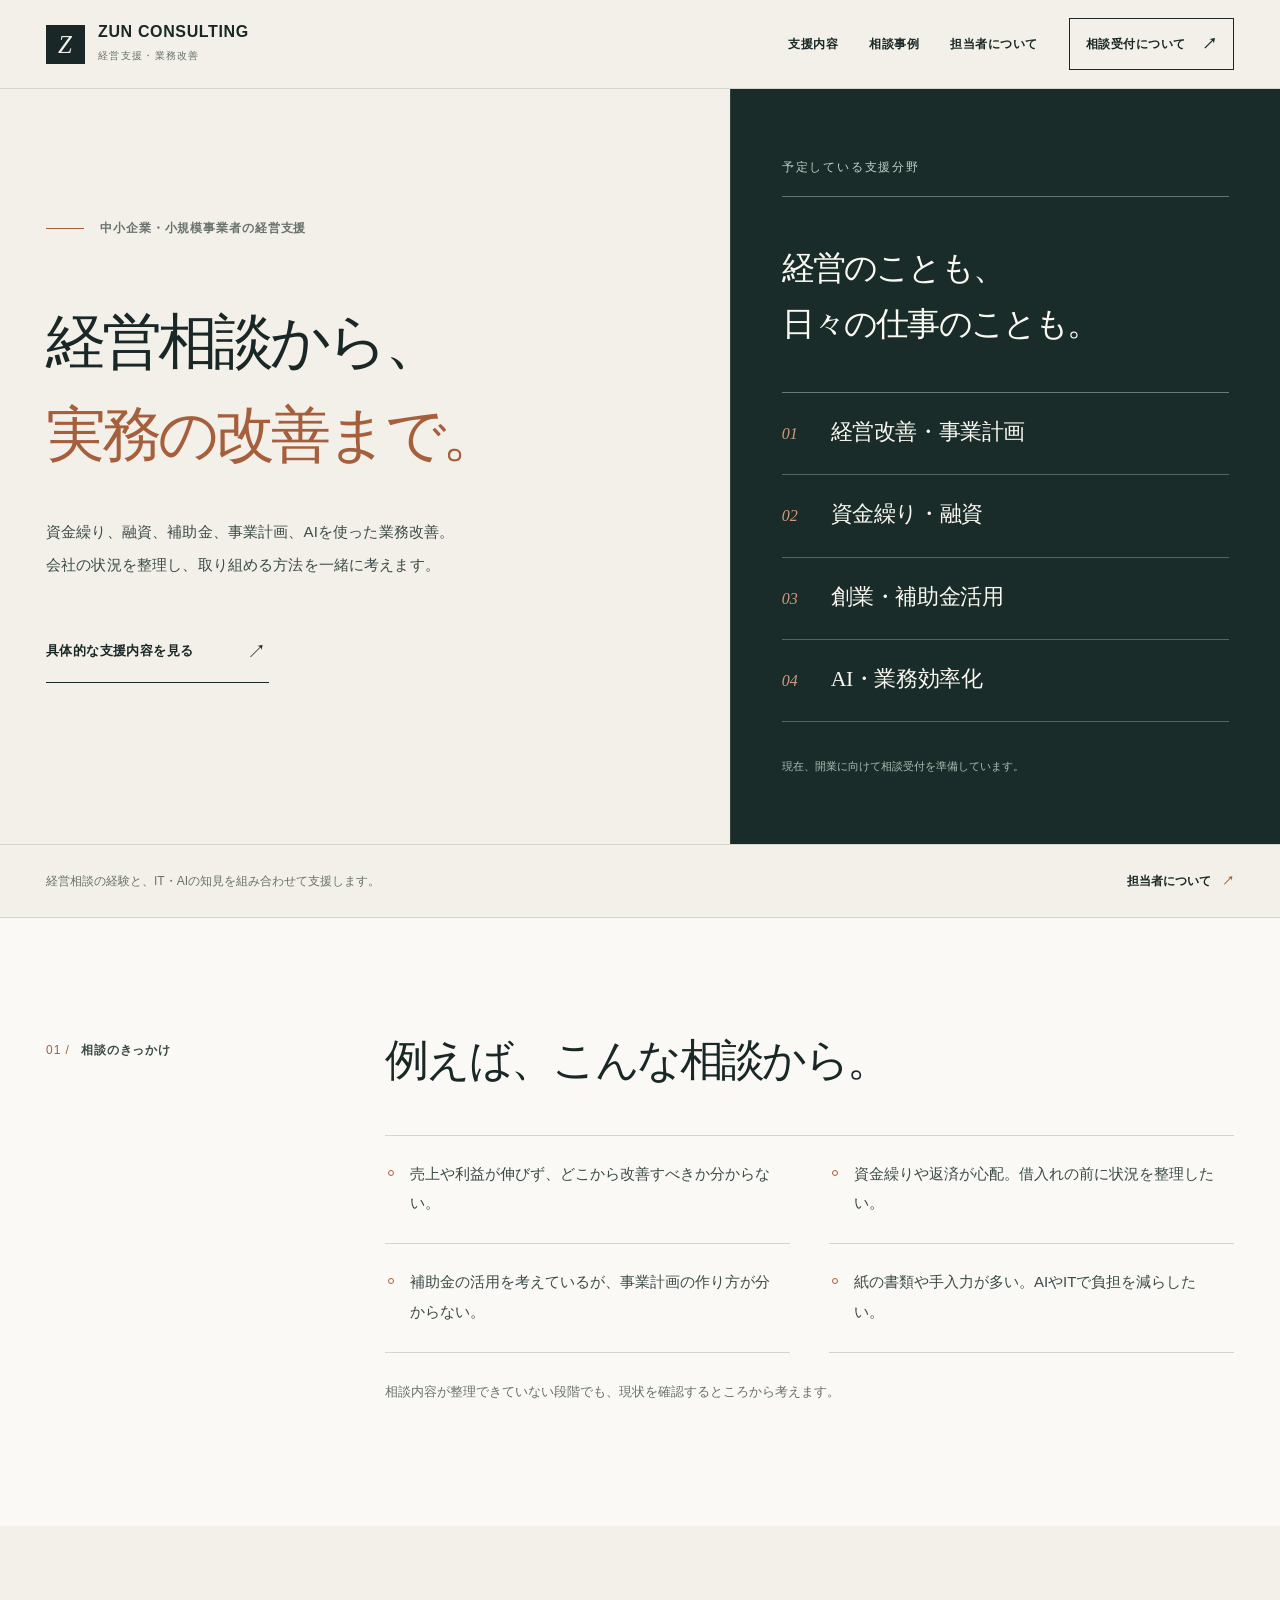
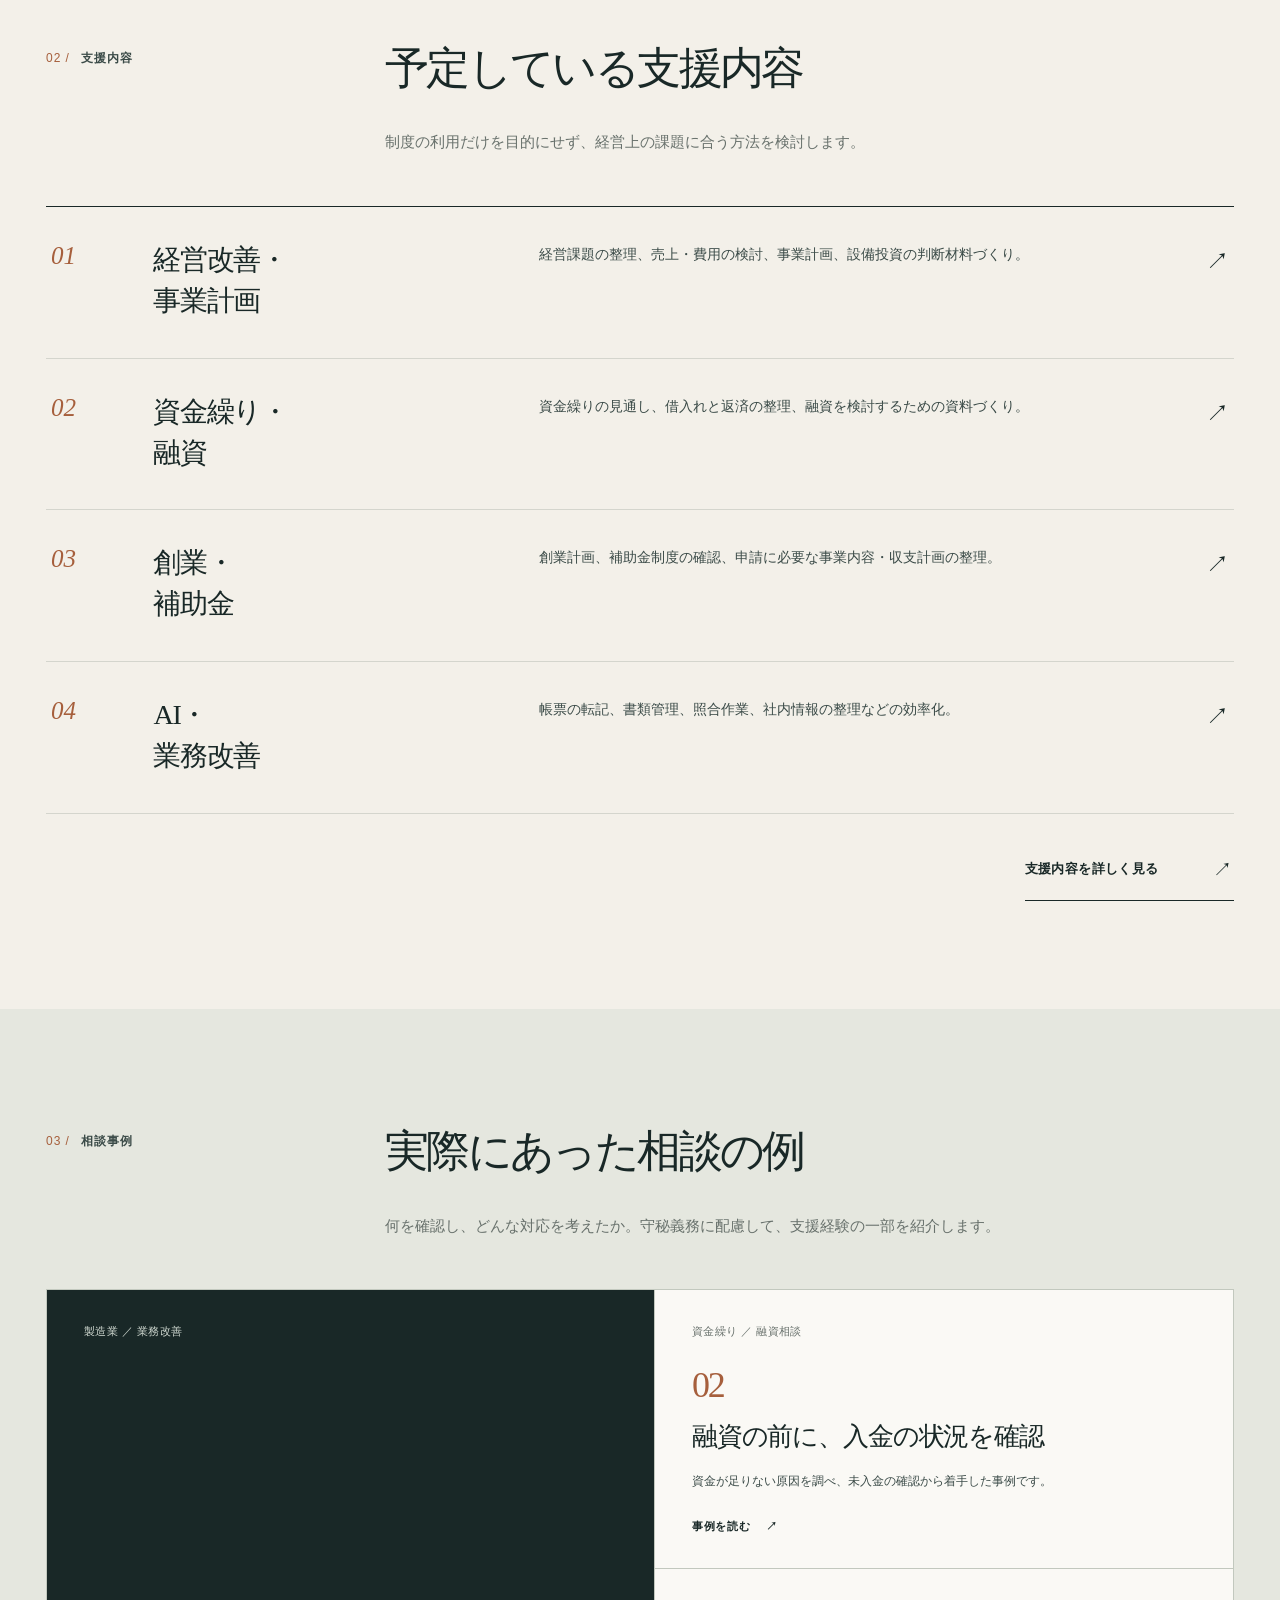
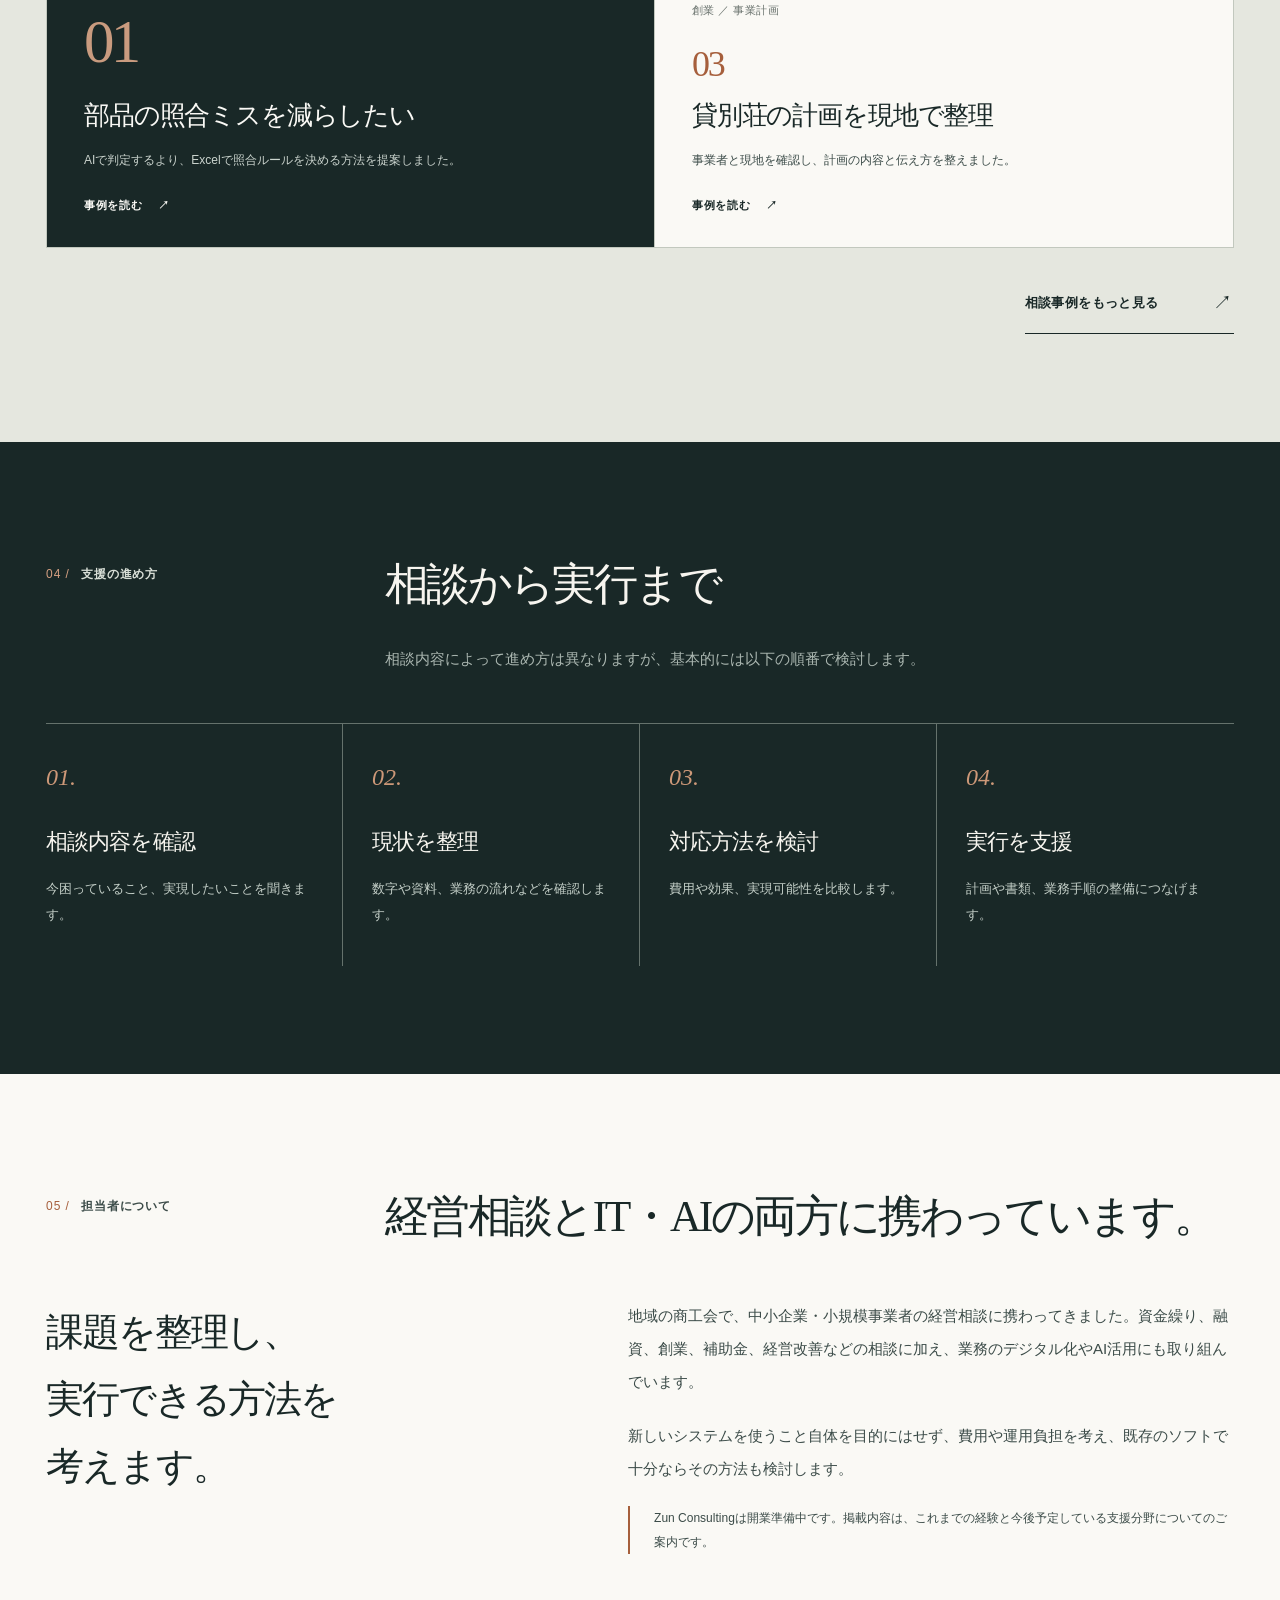
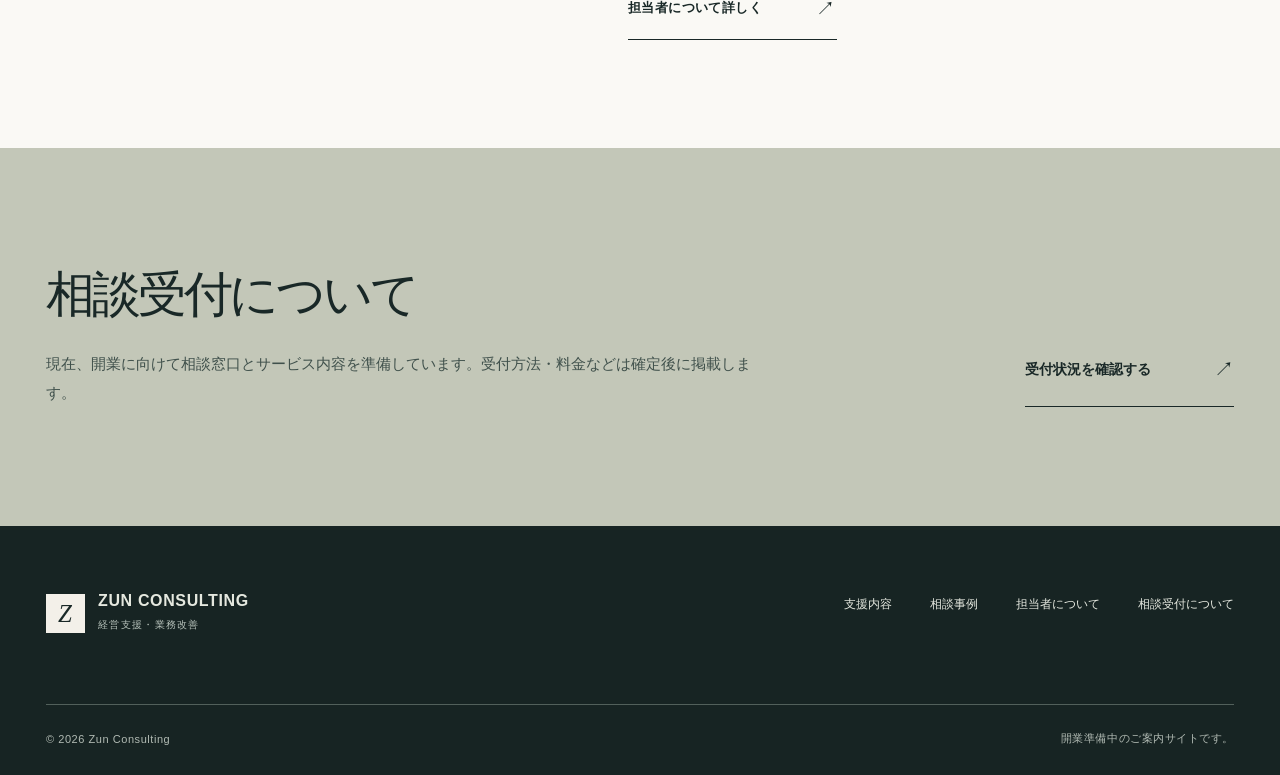
==== commit e997a760: "Refine original visual identity: remove generic AI language and clarify services" ====
--- a/index.html
+++ b/index.html
@@ -1,49 +1,28 @@
-<!doctype html>
-<html lang="ja"><head><meta charset="utf-8"><meta name="viewport" content="width=device-width,initial-scale=1">
-<title>中小企業の経営相談と業務改善 | Zun Consulting（開業準備中）</title>
-<meta name="description" content="Zun Consulting（開業準備中）。資金繰り・融資、補助金・創業、事業計画、AI・業務改善。長野県の中小企業支援経験をもとにしたサービス案内。"><meta name="theme-color" content="#24543f">
-<meta name="robots" content="noindex,nofollow"><link rel="canonical" href="https://ususyokokoman-gif.github.io/zun-consulting-public-site/">
-<link rel="icon" type="image/svg+xml" href="./assets/favicon.svg">
-<link rel="stylesheet" href="./assets/style.css"></head>
-<body><a class="skip" href="#content">本文へ移動</a>
-<div class="notice"><div class="container"><span><strong>開業準備中</strong>　現在、相談の受付は行っていません。</span><span>中小企業・小規模事業者の経営支援</span></div></div>
-<header class="site-header"><div class="container header-inner"><a href="./" class="brand" aria-label="Zun Consulting トップページ"><span class="brand-name">Zun Consulting</span><span class="brand-note">中小企業の経営相談・業務改善</span></a><button class="menu-toggle" id="menu-toggle" type="button" aria-expanded="false" aria-controls="site-nav">メニュー</button><nav class="nav" id="site-nav" aria-label="主なメニュー"><a href="./services/">支援内容</a><a href="./cases/">相談事例</a><a href="./about/">担当者について</a><a class="nav-last" href="./contact/">相談受付について</a></nav></div></header>
-<main id="content">
-<section class="hero" aria-labelledby="hero-title"><div class="container hero-inner"><div class="hero-main"><span class="small-head">中小企業・小規模事業者の経営支援</span>
-<h1 id="hero-title"><span>中小企業の経営相談と</span><span>業務改善</span></h1>
-<p class="hero-lead">資金繰り、融資、補助金、事業計画、AI・業務効率化。<br>会社の状況を整理し、必要な対応を考え、実行まで支援します。</p>
-<p class="hero-sub">製造業、飲食業、サービス業、個人事業主、創業を考えている方など。相談内容がまとまっていなくても、課題の整理から始められる支援を目指しています。</p>
-<div class="hero-buttons"><a class="btn" href="./services/">相談できる内容を見る</a><a class="text-link" href="./cases/">相談事例を見る</a></div></div>
-<aside class="hero-aside" aria-labelledby="question-heading"><div class="question-panel"><h2 id="question-heading">例えば、こんなお悩みはありませんか？</h2><ul class="question-list"><li><strong>資金繰り</strong>　返済や今後の資金が心配</li><li><strong>事業計画</strong>　何から手をつけるべきか分からない</li><li><strong>補助金・創業</strong>　使える制度や準備を整理したい</li><li><strong>業務効率化</strong>　入力・書類作成などの手間を減らしたい</li></ul><p class="question-end">複数の問題が絡んでいても、順番に整理します。</p></div></aside></div></section>
-<section class="section alt" aria-labelledby="service-title"><div class="container"><div class="section-header"><h2 id="service-title">支援できること</h2><p class="section-intro">特定の制度やITツールだけにこだわらず、今の会社に必要な手段を検討します。</p></div>
-<div class="service-table">
-<a class="service-line" href="./services/#management"><h3>経営改善・事業計画</h3><p>売上や利益の状況を整理し、何から改善すべきか、実行できる計画にまとめます。</p><span class="arrow" aria-hidden="true">›</span></a>
-<a class="service-line" href="./services/#finance"><h3>資金繰り・融資</h3><p>資金繰り表、借入状況、返済の見通しを確認し、金融機関との相談に向けた準備を支援します。</p><span class="arrow" aria-hidden="true">›</span></a>
-<a class="service-line" href="./services/#startup"><h3>補助金・創業支援</h3><p>利用可能な制度を調べ、事業内容や必要書類、申請前に検討することを整理します。</p><span class="arrow" aria-hidden="true">›</span></a>
-<a class="service-line" href="./services/#digital"><h3>AI・業務効率化</h3><p>転記、帳票作成、照合、会議記録などの作業を見直し、ExcelやAIを使った省力化を検討します。</p><span class="arrow" aria-hidden="true">›</span></a></div></div></section>
-<section class="section warm" aria-labelledby="issues-title"><div class="container"><div class="section-header"><h2 id="issues-title">よくあるご相談</h2><p class="section-intro">具体的な悩みから支援の方法を考えます。以下は相談テーマの例です。</p></div><div class="simple-grid">
-<div class="issue"><h3>売上はあるのに、手元にお金が残らない</h3><p>入出金の時期、利益、借入返済の状況を分けて確認します。</p></div>
-<div class="issue"><h3>補助金を使いたいが、事業計画がまとまらない</h3><p>設備投資の目的と収益への影響を整理し、適した制度を探します。</p></div>
-<div class="issue"><h3>仕事が属人化していて引き継ぎに困る</h3><p>作業の手順を確認し、共有や自動化ができる部分を見つけます。</p></div>
-<div class="issue"><h3>新しい事業を始めたいが、数字に自信がない</h3><p>必要資金、売上見込み、固定費などを現実的に組み立てます。</p></div>
-</div></div></section>
-<section class="section alt" aria-labelledby="cases-title"><div class="container"><div class="section-header"><h2 id="cases-title">実際の相談に近い事例</h2><p class="section-intro">支援経験をもとに、どのように状況を整理し、判断したかを紹介します。</p></div>
-<div class="case-table">
-<article class="case-line"><div class="case-meta">製造業／業務改善</div><div><h3>部品の照合ミスに対し、AIではなくExcelでの確認方法を提案</h3><p>作業と判定ルールを確認した結果、複雑なAIを導入するより、決まった条件で照合する方法が適していると判断した例です。</p><a href="./cases/#case-manufacturing">事例の内容を見る</a></div></article>
-<article class="case-line"><div class="case-meta">資金繰り／相談対応</div><div><h3>融資を検討する前に、売掛金の入金時期を確認</h3><p>資金不足の背景を調べたところ、入金の遅れが問題になっていました。追加借入ありきで進めず、原因の確認を優先した例です。</p><a href="./cases/#case-cash">事例の内容を見る</a></div></article>
-<article class="case-line"><div class="case-meta">創業／事業計画</div><div><h3>開業予定の施設を現地で確認し、事業計画を整理</h3><p>事業者の構想を聞き、実際の施設やサービスの内容を確認しながら、計画書の説明を具体化した例です。</p><a href="./cases/#case-startup">事例の内容を見る</a></div></article>
-</div><p class="minor-note section-foot">※事例は匿名化し、一部を一般化して記載しています。サービス提供開始後の契約実績を示すものではありません。</p></div></section>
-<section class="section soft" aria-labelledby="person-title"><div class="container profile-intro"><h2 id="person-title">担当者について</h2><div><p>長野県の中小企業・小規模事業者の支援現場で、融資、補助金、創業、事業計画、税務に関する相談、IT・AI活用など、幅広い経営課題に携わってきました。</p>
-<p>制度の説明や書類作成だけで終わらせず、会社の状況に合う方法を一緒に考えることを重視しています。必要であれば、Excelによる改善や業務の自動化にも取り組みます。</p><div class="profile-facts"><span class="fact">中小企業の経営相談</span><span class="fact">資金繰り・創業支援</span><span class="fact">IT・AI活用</span></div><a href="./about/" class="text-link">経験・取り組みを見る</a></div></div></section>
-<section class="section alt" aria-labelledby="flow-title"><div class="container"><div class="section-header"><h2 id="flow-title">相談から支援までの流れ</h2><p class="section-intro">開業後は、内容を確認してから支援の範囲と費用を提案する形を予定しています。</p></div><div class="steps">
-<div class="step"><span class="step-number">1</span><h3>困っていることを聞く</h3><p>まず何に困っているのかを確認します。最初から資料をそろえる必要はありません。</p></div>
-<div class="step"><span class="step-number">2</span><h3>現状と原因を整理する</h3><p>数字、書類、業務の流れなどを確認し、優先して解決する課題を絞ります。</p></div>
-<div class="step"><span class="step-number">3</span><h3>支援内容と費用を提示する</h3><p>具体的な進め方と費用を説明し、合意した範囲から着手します。</p></div></div></div></section>
-<section class="section alt" aria-labelledby="faq-title" style="padding-top:0"><div class="container"><div class="section-header"><h2 id="faq-title">よくある質問</h2></div><div class="faq">
-<details><summary>何を相談すればよいか分からないのですが？</summary><p>現状や困っていることを伺い、課題を一緒に整理する形を予定しています。最初から解決策を決めておく必要はありません。</p></details>
-<details><summary>AIを使わない業務改善も対象ですか？</summary><p>対象として想定しています。Excelや既存ソフト、作業手順の見直しで十分な場合は、AI導入を前提にしません。</p></details>
-<details><summary>補助金の採択や融資は保証されますか？</summary><p>採択や融資の承認は審査機関の判断によるため、保証できません。申請の必要性や準備方法を検討します。</p></details>
-<details><summary>相談は無料ですか？</summary><p>初回相談の取扱いを含む料金体系は準備中です。正式な受付開始時に、料金と依頼方法を明示します。</p></details></div></div></section>
-</main>
-<footer class="site-footer"><div class="container"><div class="footer-main"><div><a class="brand" href="./"><span class="brand-name">Zun Consulting</span><span class="brand-note">中小企業の経営相談・業務改善</span></a><p>本サイトは開業準備中の案内です。</p></div><nav class="footer-links" aria-label="フッターメニュー"><a href="./services/">支援内容</a><a href="./cases/">相談事例</a><a href="./about/">担当者について</a><a href="./contact/">相談受付について</a></nav></div><div class="footer-bottom"><span>© 2026 Zun Consulting.</span><span>本サイトは商工会等の公的相談窓口とは別の事業準備用ページです。</span></div></div></footer>
-<script src="./assets/main.js" defer></script></body></html>+<!doctype html><html lang="ja"><head><meta charset="utf-8"><meta name="viewport" content="width=device-width, initial-scale=1"><meta name="color-scheme" content="light"><meta name="theme-color" content="#192827"><meta name="robots" content="noindex,nofollow"><title>中小企業の経営相談・業務改善 | Zun Consulting</title><meta name="description" content="資金繰り、融資、補助金、事業計画、AI・業務改善。地域の中小企業・小規模事業者の経営課題に取り組むZun Consultingの開業準備サイトです。"><link rel="icon" type="image/svg+xml" href="assets/favicon.svg"><link rel="stylesheet" href="assets/style.css"><script defer src="assets/main.js"></script></head><body><a class="skip-link" href="#main">本文へ移動</a><header class="header"><div class="header-in shell"><a class="brand" href="index.html" aria-label="Zun Consulting トップページへ"><span class="brand-mark" aria-hidden="true">Z</span><span><span class="brand-word">ZUN CONSULTING</span><span class="brand-sub">経営支援・業務改善</span></span></a><button class="menu-button" type="button" aria-label="メニューを開閉" aria-expanded="false" aria-controls="primary-nav"><span aria-hidden="true"></span></button><nav id="primary-nav" class="nav" aria-label="グローバルナビゲーション"><a href="services/">支援内容</a><a href="cases/">相談事例</a><a href="about/">担当者について</a><a href="contact/" class="nav-contact">相談受付について</a></nav></div></header><main id="main">
+<section class="hero" aria-labelledby="home-title">
+<div class="hero-copy"><p class="hero-kicker eyebrow"><span class="rule" aria-hidden="true"></span>中小企業・小規模事業者の経営支援</p>
+<h1 id="home-title">経営相談から、<br><em>実務の改善まで。</em></h1>
+<p class="hero-lead">資金繰り、融資、補助金、事業計画、AIを使った業務改善。<br>会社の状況を整理し、取り組める方法を一緒に考えます。</p>
+<a href="services/index.html" class="arrow-link">具体的な支援内容を見る</a>
+</div><div class="hero-art hero-topics"><div class="topics-inner"><div class="topics-overline">予定している支援分野</div><div class="topics-heading">経営のことも、<br>日々の仕事のことも。</div><ul class="topic-list"><li><span>01</span><strong>経営改善・事業計画</strong></li><li><span>02</span><strong>資金繰り・融資</strong></li><li><span>03</span><strong>創業・補助金活用</strong></li><li><span>04</span><strong>AI・業務効率化</strong></li></ul><div class="topics-foot">現在、開業に向けて相談受付を準備しています。</div></div></div>
+</section>
+<div class="hero-bottom"><div class="shell hero-bottom-in"><span>経営相談の経験と、IT・AIの知見を組み合わせて支援します。</span><a href="about/index.html">担当者について <span aria-hidden="true">↗</span></a></div></div>
+<section class="section statement" aria-labelledby="needs-title"><div class="shell statement-inner"><div class="section-label"><span class="section-index">01 /</span><span class="eyebrow">相談のきっかけ</span></div><div><h2 id="needs-title" class="section-title">例えば、こんな相談から。</h2><div class="needs-list"><p>売上や利益が伸びず、どこから改善すべきか分からない。</p><p>資金繰りや返済が心配。借入れの前に状況を整理したい。</p><p>補助金の活用を考えているが、事業計画の作り方が分からない。</p><p>紙の書類や手入力が多い。AIやITで負担を減らしたい。</p></div><p class="needs-note">相談内容が整理できていない段階でも、現状を確認するところから考えます。</p></div></div></section>
+<section class="section" aria-labelledby="services-title"><div class="shell"><div class="section-head"><div class="section-label"><span class="section-index">02 /</span><span class="eyebrow">支援内容</span></div><div><h2 id="services-title" class="section-title">予定している支援内容</h2><p class="section-intro">制度の利用だけを目的にせず、経営上の課題に合う方法を検討します。</p></div></div>
+<div class="service-rows">
+<a class="service-row" href="services/index.html#management"><span class="service-no">01</span><span class="service-name">経営改善・<br>事業計画</span><span class="service-desc">経営課題の整理、売上・費用の検討、事業計画、設備投資の判断材料づくり。</span><span class="service-arrow" aria-hidden="true">↗</span></a>
+<a class="service-row" href="services/index.html#finance"><span class="service-no">02</span><span class="service-name">資金繰り・<br>融資</span><span class="service-desc">資金繰りの見通し、借入れと返済の整理、融資を検討するための資料づくり。</span><span class="service-arrow" aria-hidden="true">↗</span></a>
+<a class="service-row" href="services/index.html#startup"><span class="service-no">03</span><span class="service-name">創業・<br>補助金</span><span class="service-desc">創業計画、補助金制度の確認、申請に必要な事業内容・収支計画の整理。</span><span class="service-arrow" aria-hidden="true">↗</span></a>
+<a class="service-row" href="services/index.html#digital"><span class="service-no">04</span><span class="service-name">AI・<br>業務改善</span><span class="service-desc">帳票の転記、書類管理、照合作業、社内情報の整理などの効率化。</span><span class="service-arrow" aria-hidden="true">↗</span></a>
+</div><div class="services-more"><a class="arrow-link" href="services/index.html">支援内容を詳しく見る</a></div></div></section>
+<section class="section cases" aria-labelledby="cases-title"><div class="shell"><div class="section-head"><div class="section-label"><span class="section-index">03 /</span><span class="eyebrow">相談事例</span></div><div><h2 class="section-title" id="cases-title">実際にあった相談の例</h2><p class="section-intro">何を確認し、どんな対応を考えたか。守秘義務に配慮して、支援経験の一部を紹介します。</p></div></div>
+<div class="case-grid">
+<a href="cases/index.html#case-01" class="case-block feature"><div class="case-category">製造業 ／ 業務改善</div><span class="case-number" aria-hidden="true">01</span><h3 class="case-title">部品の照合ミスを減らしたい</h3><p class="case-teaser">AIで判定するより、Excelで照合ルールを決める方法を提案しました。</p><span class="case-read">事例を読む <span aria-hidden="true">↗</span></span></a>
+<a href="cases/index.html#case-02" class="case-block"><div class="case-category">資金繰り ／ 融資相談</div><span class="case-number" aria-hidden="true">02</span><h3 class="case-title">融資の前に、入金の状況を確認</h3><p class="case-teaser">資金が足りない原因を調べ、未入金の確認から着手した事例です。</p><span class="case-read">事例を読む <span aria-hidden="true">↗</span></span></a>
+<a href="cases/index.html#case-03" class="case-block"><div class="case-category">創業 ／ 事業計画</div><span class="case-number" aria-hidden="true">03</span><h3 class="case-title">貸別荘の計画を現地で整理</h3><p class="case-teaser">事業者と現地を確認し、計画の内容と伝え方を整えました。</p><span class="case-read">事例を読む <span aria-hidden="true">↗</span></span></a>
+</div><div class="case-more"><a href="cases/index.html" class="arrow-link">相談事例をもっと見る</a></div></div></section>
+<section class="section method" aria-labelledby="method-title"><div class="shell"><div class="section-head"><div class="section-label"><span class="section-index">04 /</span><span class="eyebrow">支援の進め方</span></div><div><h2 class="section-title" id="method-title">相談から実行まで</h2><p class="section-intro">相談内容によって進め方は異なりますが、基本的には以下の順番で検討します。</p></div></div>
+<div class="method-grid"><div class="method-step"><div class="method-num">01.</div><h3>相談内容を確認</h3><p>今困っていること、実現したいことを聞きます。</p></div><div class="method-step"><div class="method-num">02.</div><h3>現状を整理</h3><p>数字や資料、業務の流れなどを確認します。</p></div><div class="method-step"><div class="method-num">03.</div><h3>対応方法を検討</h3><p>費用や効果、実現可能性を比較します。</p></div><div class="method-step"><div class="method-num">04.</div><h3>実行を支援</h3><p>計画や書類、業務手順の整備につなげます。</p></div></div></div></section>
+<section class="section about" aria-labelledby="about-title"><div class="shell"><div class="section-head"><div class="section-label"><span class="section-index">05 /</span><span class="eyebrow">担当者について</span></div><div><h2 id="about-title" class="section-title">経営相談とIT・AIの両方に携わっています。</h2></div></div><div class="about-grid"><p class="about-lead">課題を整理し、<br>実行できる方法を<br>考えます。</p><div class="about-body"><p>地域の商工会で、中小企業・小規模事業者の経営相談に携わってきました。資金繰り、融資、創業、補助金、経営改善などの相談に加え、業務のデジタル化やAI活用にも取り組んでいます。</p><p>新しいシステムを使うこと自体を目的にはせず、費用や運用負担を考え、既存のソフトで十分ならその方法も検討します。</p><p class="about-note">Zun Consultingは開業準備中です。掲載内容は、これまでの経験と今後予定している支援分野についてのご案内です。</p><a href="about/index.html" class="arrow-link">担当者について詳しく</a></div></div></div></section>
+<section class="contact-band" aria-labelledby="contact-home-title"><div class="shell contact-in"><div><h2 id="contact-home-title">相談受付について</h2><p>現在、開業に向けて相談窓口とサービス内容を準備しています。受付方法・料金などは確定後に掲載します。</p></div><a class="contact-cta" href="contact/index.html">受付状況を確認する</a></div></section>
+</main><footer class="footer"><div class="shell"><div class="footer-top"><a class="brand" href="index.html" aria-label="Zun Consulting トップページへ"><span class="brand-mark" aria-hidden="true">Z</span><span><span class="brand-word">ZUN CONSULTING</span><span class="brand-sub">経営支援・業務改善</span></span></a><nav class="footer-nav" aria-label="フッターナビゲーション"><a href="services/">支援内容</a><a href="cases/">相談事例</a><a href="about/">担当者について</a><a href="contact/">相談受付について</a></nav></div><div class="footer-bottom"><span>© 2026 Zun Consulting</span><span>開業準備中のご案内サイトです。</span></div></div></footer></body></html>
--- a/assets/style.css
+++ b/assets/style.css
@@ -1,11 +1,58 @@
 @charset "UTF-8";
-/* Zun Consulting — clarity-first website. No UI kit, stock photos, tracking or external fonts. */
-:root{--ink:#202d2a;--ink-2:#42514b;--muted:#626f68;--border:#d9e0d8;--paper:#fff;--bg:#fafaf7;--soft:#f2f5f0;--warm:#f7f4ed;--brand:#24543f;--brand-deep:#183d30;--max:1100px;font-family:"Noto Sans CJK JP","Noto Sans JP","Hiragino Kaku Gothic ProN","Yu Gothic",Meiryo,sans-serif;color:var(--ink);background:var(--bg);font-synthesis:none}
-*,*::before,*::after{box-sizing:border-box}html{scroll-behavior:smooth}body{margin:0;line-height:1.85;-webkit-font-smoothing:antialiased}a{color:inherit;text-underline-offset:4px}a:hover{color:var(--brand)}a:focus-visible,button:focus-visible,summary:focus-visible{outline:3px solid #9db5a6;outline-offset:4px}button{font:inherit}img{max-width:100%}.container{width:min(calc(100% - 56px),var(--max));margin:auto}.visually-hidden{position:absolute;clip:rect(0,0,0,0);overflow:hidden;width:1px;height:1px;white-space:nowrap}.skip{position:absolute;top:-5rem;left:1rem;background:#fff;padding:.7rem 1rem;z-index:100}.skip:focus{top:1rem}
-.notice{background:#ebf0ea;border-bottom:1px solid var(--border);font-size:12px;color:#44594b}.notice .container{min-height:37px;display:flex;align-items:center;justify-content:space-between;gap:1rem}.notice strong{font-weight:700;color:#294a35}.site-header{background:var(--paper);border-bottom:1px solid var(--border)}.header-inner{display:flex;align-items:center;justify-content:space-between;gap:22px;min-height:86px}.brand{display:inline-flex;flex-direction:column;text-decoration:none;line-height:1.25;flex-shrink:0}.brand-name{font-family:Georgia,Times,"Noto Serif CJK JP",serif;font-size:26px;letter-spacing:.015em;font-weight:700}.brand-note{color:var(--muted);font-size:11px;letter-spacing:.03em;margin-top:5px}.nav{display:flex;align-items:center;gap:31px}.nav a{font-weight:600;font-size:13px;text-decoration:none;white-space:nowrap}.nav a[aria-current=page]{color:var(--brand);text-decoration:underline;text-underline-offset:8px}.nav a.nav-last{border:1px solid var(--brand);color:var(--brand);padding:11px 17px}.nav a.nav-last:hover{background:var(--brand);color:white}.menu-toggle{display:none;color:var(--ink);background:white;border:1px solid var(--border);padding:8px 12px;font-size:13px;cursor:pointer}
-.hero{background:var(--paper);border-bottom:1px solid var(--border)}.hero-inner{display:grid;grid-template-columns:minmax(0,1.18fr) minmax(300px,.82fr);gap:6%;align-items:stretch}.hero-main{padding:86px 0 87px}.small-head{display:block;font-size:13px;font-weight:700;color:var(--brand);margin-bottom:21px;letter-spacing:.03em}.hero h1{font-size:clamp(37px,4.4vw,57px);line-height:1.35;letter-spacing:-.038em;font-weight:750;margin:0 0 26px}.hero h1 span{display:block}.hero-lead{font-size:18px;line-height:1.95;max-width:620px;margin:0 0 22px;font-weight:500}.hero-sub{font-size:14px;color:var(--ink-2);line-height:2;max-width:600px;margin:0}.hero-buttons{display:flex;align-items:center;gap:22px;flex-wrap:wrap;margin-top:37px}.btn{display:inline-flex;align-items:center;justify-content:center;min-height:49px;padding:10px 22px;font-size:14px;font-weight:700;text-decoration:none;border:1px solid var(--brand);background:var(--brand);color:white}.btn:hover{background:var(--brand-deep);color:white}.text-link{font-size:14px;font-weight:700;text-decoration:underline;text-underline-offset:5px}.hero-aside{padding:54px 0 55px;display:flex;flex-direction:column;justify-content:center}.question-panel{padding:31px 35px;background:var(--soft);border-left:4px solid var(--brand)}.question-panel h2{font-size:20px;margin:0 0 12px;font-weight:700;line-height:1.6}.question-list{margin:0;padding:0;list-style:none}.question-list li{padding:15px 0;border-top:1px solid #d0dbd1;font-size:14px;line-height:1.75}.question-list li:last-child{padding-bottom:0}.question-list strong{color:var(--brand);font-weight:700}.question-end{font-size:12px;color:var(--muted);margin:18px 0 0}.minor-note{font-size:12px;color:var(--muted);line-height:1.75}
-.section{padding:77px 0 84px}.section.alt{background:var(--paper)}.section.soft{background:var(--soft)}.section.warm{background:var(--warm)}.section-header{display:flex;align-items:flex-start;justify-content:space-between;gap:40px;margin-bottom:32px}.section h2{font-size:clamp(25px,2.8vw,34px);line-height:1.5;letter-spacing:-.035em;margin:0;font-weight:750}.section-intro{margin:8px 0 0;font-size:14px;color:var(--ink-2);max-width:440px;line-height:1.85}.section-description{margin:0 0 30px;color:var(--ink-2);max-width:850px}.service-table{border-top:2px solid var(--ink)}.service-line{display:grid;grid-template-columns:29% 1fr auto;gap:20px;align-items:start;padding:26px 6px 26px 3px;border-bottom:1px solid var(--border);text-decoration:none}.service-line:hover{background:#f5f8f4;color:var(--ink)}.service-line h3{font-size:20px;margin:0;font-weight:700;line-height:1.6}.service-line p{margin:0;color:var(--ink-2);font-size:14px;line-height:1.9}.service-line .arrow{font-size:20px;color:var(--brand);line-height:1.5}.simple-grid{display:grid;grid-template-columns:repeat(2,minmax(0,1fr));gap:0 48px}.issue{padding:20px 0;border-top:1px solid var(--border)}.issue h3{font-size:17px;margin:0 0 4px;line-height:1.55}.issue p{font-size:14px;color:var(--ink-2);margin:0;line-height:1.85}.case-table{border-top:2px solid var(--ink)}.case-line{display:grid;grid-template-columns:22% 1fr;gap:36px;padding:28px 3px 31px;border-bottom:1px solid var(--border)}.case-meta{color:var(--muted);font-size:13px;padding-top:5px}.case-line h3{font-size:21px;line-height:1.6;margin:0 0 12px}.case-line p{font-size:14px;line-height:1.95;color:var(--ink-2);margin:0 0 8px}.case-line a{font-size:13px;font-weight:700;color:var(--brand)}.section-foot{margin-top:24px}.profile-intro{display:grid;grid-template-columns:33% 1fr;gap:55px;align-items:start}.profile-intro h2{max-width:260px}.profile-intro p{font-size:15px;color:var(--ink-2);margin:0 0 17px}.profile-intro .profile-facts{display:flex;flex-wrap:wrap;gap:9px;margin:20px 0}.fact{padding:5px 12px;border:1px solid #bfd0c2;font-size:12px;color:var(--brand);font-weight:700}.steps{display:grid;grid-template-columns:repeat(3,1fr);gap:32px;margin-top:32px}.step{border-top:2px solid var(--brand);padding-top:20px}.step .step-number{color:var(--brand);font-size:13px;font-weight:750}.step h3{font-size:19px;margin:9px 0 9px}.step p{font-size:14px;margin:0;color:var(--ink-2)}.faq details{border-top:1px solid var(--border);padding:0}.faq details:last-child{border-bottom:1px solid var(--border)}.faq summary{padding:20px 3px;cursor:pointer;font-weight:700;font-size:15px;list-style:none;display:flex;align-items:center;justify-content:space-between;gap:14px}.faq summary::-webkit-details-marker{display:none}.faq summary::after{content:'＋';font-size:18px;color:var(--brand);flex-shrink:0}.faq details[open] summary::after{content:'−'}.faq details p{margin:0;padding:0 36px 23px 3px;color:var(--ink-2);font-size:14px}.contact-strip{background:var(--brand-deep);color:white;padding:45px 0}.contact-strip-in{display:flex;align-items:center;justify-content:space-between;gap:35px}.contact-strip h2{font-size:26px;line-height:1.5;margin:0 0 7px}.contact-strip p{margin:0;font-size:14px;color:#e2ebe3}.btn-outline{background:white;color:var(--brand-deep);border-color:white}.btn-outline:hover{background:#f0f6f0;color:var(--brand-deep)}.site-footer{background:#f5f7f3;border-top:1px solid var(--border);padding:36px 0 25px}.footer-main{display:flex;justify-content:space-between;align-items:flex-start;gap:35px}.footer-main p{margin:8px 0 0;color:var(--muted);font-size:12px}.footer-links{display:flex;gap:22px;flex-wrap:wrap}.footer-links a{font-size:13px}.footer-bottom{display:flex;justify-content:space-between;gap:15px;border-top:1px solid var(--border);margin-top:29px;padding-top:17px;font-size:11px;color:var(--muted)}
-.page-intro{padding:68px 0 53px;background:var(--paper);border-bottom:1px solid var(--border)}.breadcrumb{font-size:12px;color:var(--muted);margin-bottom:25px}.breadcrumb a{color:var(--muted)}.page-intro h1{font-size:clamp(32px,4vw,45px);letter-spacing:-.035em;line-height:1.5;margin:0 0 14px}.page-intro p{font-size:16px;color:var(--ink-2);max-width:830px;margin:0}.inner{padding:55px 0 75px}.inner h2{font-size:25px;line-height:1.5;margin:0 0 19px}.inner h3{font-size:19px;line-height:1.5;margin:0 0 13px}.inner p{color:var(--ink-2)}.detail-row{display:grid;grid-template-columns:31% 1fr;gap:55px;padding:35px 4px;border-top:1px solid var(--border)}.detail-row:first-of-type{border-top:2px solid var(--ink)}.detail-row h2{margin:0}.detail-row .lead-p{margin:0 0 18px;font-size:15px;color:var(--ink)}.detail-row ul{margin:0;padding-left:1.3rem;color:var(--ink-2);font-size:14px;line-height:2}.detail-row .subtle{font-size:13px;color:var(--muted);margin-top:15px}.aside-note{padding:20px 24px;background:var(--soft);border-left:3px solid #8bb09b;color:var(--ink-2);font-size:13px;line-height:1.85}.case-story{border-top:2px solid var(--ink);padding:33px 0 43px;display:grid;grid-template-columns:26% 1fr;gap:45px}.case-story+.case-story{border-top:1px solid var(--border)}.case-story .kind{font-size:13px;color:var(--muted);margin:6px 0}.case-story h2{margin:0}.story-dl{display:grid;grid-template-columns:94px 1fr;gap:8px 20px;margin:19px 0 0;font-size:14px}.story-dl dt{font-weight:700;color:var(--brand)}.story-dl dd{margin:0;color:var(--ink-2)}.about-body{display:grid;grid-template-columns:32% 1fr;gap:52px}.about-body p{margin:0 0 16px;line-height:2}.list-lines{border-top:1px solid var(--border);margin:20px 0}.list-lines>div{padding:17px 0;display:grid;grid-template-columns:29% 1fr;gap:25px;border-bottom:1px solid var(--border);font-size:14px}.list-lines strong{font-weight:700}.list-lines span{color:var(--ink-2)}.contact-status{padding:30px 33px;background:var(--soft);border-left:4px solid var(--brand)}.contact-status strong{font-size:19px;color:var(--brand)}.contact-status p{margin:9px 0 0}.pair{display:grid;grid-template-columns:1fr 1fr;gap:54px;margin-top:49px}.pair h2{font-size:23px}.pair p{font-size:14px}.list-clear{padding-left:1.2rem;color:var(--ink-2);font-size:14px;line-height:2}.legal-note{color:var(--muted);font-size:12px;line-height:1.95}
-@media(max-width:950px){.nav{gap:18px}.nav a{font-size:12px}.hero-inner{gap:3%;grid-template-columns:1.1fr .9fr}.hero h1{font-size:clamp(34px,4.3vw,49px)}.question-panel{padding:25px 24px}}
-@media(max-width:720px){.container{width:min(calc(100% - 36px),var(--max))}.notice .container{min-height:43px;gap:7px;align-items:center}.notice span:last-child{display:none}.header-inner{min-height:75px}.brand-name{font-size:23px}.menu-toggle{display:block}.nav{display:none;position:absolute;top:calc(43px + 75px);left:0;right:0;background:white;border-bottom:1px solid var(--border);padding:13px 18px 21px;z-index:20;box-shadow:0 12px 17px #202d2a12}.nav.open{display:flex;flex-direction:column;align-items:stretch;gap:0}.nav a{font-size:15px;padding:12px 7px;border-bottom:1px solid var(--border)}.nav a.nav-last{margin-top:14px;text-align:center;border:1px solid var(--brand)}.hero-inner{display:block}.hero-main{padding:61px 0 35px}.hero h1{font-size:clamp(34px,7vw,46px)}.hero h1 span{display:inline}.hero h1 span::after{content:'\a';white-space:pre}.hero-lead{font-size:16px}.hero-sub{font-size:14px}.hero-buttons{gap:20px;margin-top:26px}.hero-aside{padding:0 0 38px}.question-panel{padding:24px 22px}.question-list li{padding:12px 0}.section{padding:55px 0 60px}.section-header{display:block;margin-bottom:27px}.section-intro{margin:10px 0 0}.service-line{grid-template-columns:1fr 18px;gap:5px;padding:22px 1px}.service-line h3{grid-column:1/2;font-size:20px}.service-line p{grid-column:1/2;grid-row:2/3}.service-line .arrow{grid-column:2/3;grid-row:1/3}.simple-grid{grid-template-columns:1fr;gap:0}.case-line{grid-template-columns:1fr;gap:8px;padding:23px 2px}.case-line h3{font-size:19px}.profile-intro,.about-body,.detail-row,.case-story{grid-template-columns:1fr;gap:15px}.steps{grid-template-columns:1fr;gap:22px}.step{padding-top:13px}.contact-strip-in{display:block}.contact-strip h2{font-size:24px}.contact-strip .btn{margin-top:25px}.footer-main{display:block}.footer-links{margin-top:23px;gap:13px 18px}.footer-bottom{display:block}.footer-bottom span{display:block;margin:8px 0}.page-intro{padding:43px 0 38px}.breadcrumb{margin-bottom:14px}.page-intro h1{font-size:33px}.inner{padding:42px 0 55px}.detail-row,.case-story{padding:29px 0}.story-dl{grid-template-columns:73px 1fr;gap:7px 12px}.pair{display:block;margin-top:38px}.pair>div+div{margin-top:35px}.list-lines>div{display:block}.list-lines strong{display:block;margin-bottom:5px}}
-@media(prefers-reduced-motion:reduce){html{scroll-behavior:auto}}
+/* ZUN CONSULTING — 2026 editorial identity / no frameworks, no tracking */
+:root {--paper:#f3f0e9;--light:#faf9f5;--ink:#192827;--ink-soft:#3b4b48;--muted:#68716c;--line:#d4d5cd;--rust:#a65f3c;--sage:#c3c7b8;--display:"Noto Serif CJK JP","Hiragino Mincho ProN","Yu Mincho",serif;--ui:"Noto Sans CJK JP","Hiragino Kaku Gothic ProN","Yu Gothic",sans-serif;}
+*,*::before,*::after{box-sizing:border-box}
+html{scroll-behavior:smooth}body{margin:0;color:var(--ink);background:var(--paper);font-family:var(--ui);font-size:15px;line-height:1.9;-webkit-font-smoothing:antialiased}::selection{background:#b5c1b9;color:var(--ink)}img,svg{max-width:100%}a{color:inherit;text-underline-offset:5px}a:hover{text-decoration-color:var(--rust)}button{font:inherit}a:focus-visible,button:focus-visible{outline:3px solid var(--rust);outline-offset:5px}.sr-only{position:absolute;width:1px;height:1px;overflow:hidden;clip:rect(0,0,0,0);white-space:nowrap}.skip-link{position:absolute;top:-80px;left:20px;z-index:100;background:white;color:var(--ink);padding:10px 18px}.skip-link:focus{top:12px}.shell{width:min(100% - 92px,1400px);margin-inline:auto}.eyebrow{font-family:Arial,sans-serif;font-size:11px;font-weight:700;letter-spacing:.19em;text-transform:uppercase}.section-index{color:var(--rust);font-family:Arial,sans-serif;font-size:12px;letter-spacing:.08em}.header{position:relative;z-index:10;border-bottom:1px solid var(--line);background:var(--paper)}.header-in{height:88px;display:flex;align-items:center;justify-content:space-between;gap:26px}.brand{display:inline-flex;align-items:center;gap:13px;text-decoration:none;flex-shrink:0}.brand-mark{display:inline-flex;align-items:center;justify-content:center;width:39px;height:39px;background:var(--ink);color:var(--paper);font-family:Georgia,serif;font-size:25px;line-height:1;font-style:italic;letter-spacing:-.16em;padding-right:5px}.brand-word{display:block;font-family:Arial,Helvetica,sans-serif;font-size:16px;line-height:1;font-weight:700;letter-spacing:.04em}.brand-sub{display:block;font-family:Arial,Helvetica,sans-serif;font-size:9px;letter-spacing:.20em;margin-top:6px;color:var(--muted)}.nav{display:flex;align-items:center;gap:31px}.nav a{text-decoration:none;font-size:12px;font-weight:600;letter-spacing:.04em;transition:color .2s}.nav a:hover,.nav a[aria-current=page]{color:var(--rust)}.nav .nav-contact{border:1px solid var(--ink);padding:11px 16px;display:inline-flex;align-items:center;gap:16px}.nav .nav-contact::after{content:'↗';font-size:15px}.menu-button{display:none;background:transparent;border:1px solid var(--ink);width:46px;height:44px;align-items:center;justify-content:center;cursor:pointer}.menu-button span,.menu-button span::after{display:block;width:19px;height:1px;background:var(--ink);content:'';transition:transform .2s}.menu-button span::after{transform:translateY(6px)}.menu-button[aria-expanded=true] span{transform:rotate(45deg)}.menu-button[aria-expanded=true] span::after{transform:rotate(-90deg)}
+.hero{display:grid;grid-template-columns:minmax(0,57%) minmax(0,43%);min-height:685px}.hero-copy{padding:clamp(70px,8.5vw,134px) 8% 68px max(46px,calc((100vw - 1400px)/2));display:flex;flex-direction:column;align-items:flex-start}.hero-kicker{margin:0 0 52px;display:flex;align-items:center;gap:16px;color:var(--muted)}.hero-kicker .rule{width:38px;border-top:1px solid var(--rust)}.hero h1{font-family:var(--display);font-size:clamp(45px,5.0vw,81px);font-weight:500;letter-spacing:-.075em;line-height:1.48;margin:0 0 35px;white-space:nowrap}.hero h1 em{font-style:normal;color:var(--rust)}.hero-lead{margin:0;max-width:490px;font-size:15px;line-height:2.2;color:var(--ink-soft);letter-spacing:.01em}.arrow-link{display:inline-flex;gap:54px;align-items:center;text-decoration:none;border-bottom:1px solid var(--ink);padding:0 2px 12px 0;transition:gap .2s,border-color .2s;letter-spacing:.03em;font-size:13px;font-weight:600}.arrow-link::after{content:'↗';font-family:Arial,sans-serif;font-size:19px;font-weight:400}.arrow-link:hover{gap:65px;border-color:var(--rust)}.hero .arrow-link{margin-top:53px}.hero-art{min-height:685px;background:#202f2d;overflow:hidden;position:relative}.hero-art svg{display:block;width:100%;height:100%;position:absolute;inset:0;object-fit:cover}.hero-art .art-label{position:absolute;right:35px;bottom:28px;font-family:Arial,sans-serif;color:#dadfd5;font-size:10px;letter-spacing:.16em;text-align:right;line-height:1.7;opacity:.7}.hero-bottom{border-top:1px solid var(--line);border-bottom:1px solid var(--line)}.hero-bottom-in{min-height:77px;display:flex;align-items:center;justify-content:space-between;gap:20px;color:var(--muted);font-size:12px}.hero-bottom-in .series{display:flex;gap:35px}.hero-bottom-in .series span strong{font-family:Georgia,serif;font-weight:400;font-size:17px;color:var(--rust);margin-right:8px}
+.section{padding:148px 0}.section-head{display:grid;grid-template-columns:26% 1fr;gap:30px;margin-bottom:67px}.section-label{display:flex;gap:11px;align-items:baseline;padding-top:13px;color:var(--ink-soft)}.section-title{font-family:var(--display);font-size:clamp(34px,3.5vw,57px);font-weight:500;letter-spacing:-.06em;line-height:1.58;margin:0}.section-intro{margin:25px 0 0;max-width:750px;color:var(--muted);line-height:2.05}.statement{background:var(--light)}.statement-inner{display:grid;grid-template-columns:26% 1fr;gap:30px}.statement-quote{font-family:var(--display);font-weight:500;font-size:clamp(35px,4vw,60px);line-height:1.65;letter-spacing:-.07em;margin:0}.statement-quote b{font-weight:500;box-shadow:inset 0 -.18em 0 #dee1d5}.statement-copy{margin-top:55px;display:grid;grid-template-columns:1fr 1fr;gap:52px;color:var(--ink-soft)}.statement-copy p{margin:0}.service-rows{border-top:1px solid var(--ink)}.service-row{display:grid;grid-template-columns:9% 30% 1fr 6%;gap:20px;align-items:start;border-bottom:1px solid var(--line);padding:43px 5px 49px;text-decoration:none;transition:background .2s,padding .2s}.service-row:hover{background:#ecebe4;padding-left:16px;padding-right:16px}.service-no{font:italic 25px Georgia,serif;color:var(--rust);line-height:1.3}.service-name{font-family:var(--display);font-size:clamp(24px,2.3vw,34px);font-weight:500;letter-spacing:-.05em;line-height:1.45}.service-desc{font-size:14px;color:var(--ink-soft);line-height:2.05;max-width:560px}.service-arrow{font-size:23px;justify-self:end;font-family:Arial,sans-serif;font-weight:300}.services-more{margin-top:38px;text-align:right}.cases{background:#e5e7df}.cases-intro{max-width:780px}.case-grid{display:grid;grid-template-columns:1.1fr 1fr 1fr;gap:1px;background:#c2c8be;border:1px solid #c2c8be}.case-block{background:var(--light);padding:43px 31px 37px;display:flex;flex-direction:column;min-height:410px;text-decoration:none;position:relative;transition:background .2s}.case-block:hover{background:#fff}.case-block.feature{background:var(--ink);color:var(--light)}.case-block.feature:hover{background:#2e4240}.case-number{font-family:Georgia,serif;font-size:63px;letter-spacing:-.06em;line-height:1;color:var(--rust);margin:20px 0 58px}.feature .case-number{color:#c99b7f}.case-category{font-size:10px;letter-spacing:.12em;color:var(--muted);margin-bottom:18px}.feature .case-category{color:#ced7cf}.case-title{font-family:var(--display);font-size:clamp(22px,2vw,30px);font-weight:500;letter-spacing:-.045em;line-height:1.65;margin:0 0 22px}.case-teaser{margin:auto 0 0;color:var(--ink-soft);font-size:12px;line-height:2}.feature .case-teaser{color:#cbd4ce}.case-more{margin-top:37px;display:flex;justify-content:flex-end}.case-more .arrow-link{border-color:var(--ink)}.method{background:var(--ink);color:#f7f5ef}.method .section-index{color:#d6a183}.method .section-label{color:#d9dfd7}.method .section-intro{color:#abb7b1}.method-grid{display:grid;grid-template-columns:repeat(4,minmax(0,1fr));border-top:1px solid #65726c}.method-step{padding:40px 30px 0 0;border-right:1px solid #65726c;min-height:285px}.method-step:not(:first-child){padding-left:29px}.method-step:last-child{border-right:0}.method-num{font:italic 24px Georgia,serif;color:#cd9878}.method-step h3{font-family:var(--display);font-size:27px;font-weight:500;margin:47px 0 17px;letter-spacing:-.04em}.method-step p{font-size:13px;color:#c4cfc8;line-height:2.05;margin:0}.method-bottom{display:flex;justify-content:flex-end;margin-top:55px}.method .arrow-link{border-bottom-color:#c4cfc8}.about{background:var(--light)}.about-grid{display:grid;grid-template-columns:40% 1fr;gap:9%}.about-lead{font-family:var(--display);font-size:clamp(28px,3vw,44px);font-weight:500;line-height:1.75;letter-spacing:-.055em;margin:0}.about-body p{color:var(--ink-soft);line-height:2.2;margin:0 0 21px}.about-note{border-left:2px solid var(--rust);padding-left:24px;color:var(--muted);font-size:13px;margin-top:41px}.contact-band{padding:110px 0 119px;background:var(--sage)}.contact-in{display:grid;grid-template-columns:1fr auto;gap:50px;align-items:end}.contact-band h2{font-family:var(--display);font-weight:500;font-size:clamp(31px,4vw,57px);line-height:1.55;letter-spacing:-.065em;margin:20px 0 17px}.contact-band p{margin:0;color:#40514c;max-width:720px}.contact-cta{display:flex;align-items:center;gap:63px;padding:19px 0 18px;border-bottom:1px solid var(--ink);text-decoration:none;font-weight:600;font-size:14px;white-space:nowrap}.contact-cta::after{content:'↗';font-size:20px;font-family:Arial,sans-serif;font-weight:400}.footer{background:#172423;color:#e5e8df;padding:67px 0 29px}.footer-top{display:flex;justify-content:space-between;gap:30px;border-bottom:1px solid #52605b;padding-bottom:70px}.footer .brand-mark{background:var(--paper);color:var(--ink)}.footer .brand-sub{color:#b5c0b9}.footer-nav{display:flex;gap:38px;font-size:12px}.footer-nav a{text-decoration:none}.footer-nav a:hover{color:#dca889}.footer-bottom{display:flex;align-items:center;justify-content:space-between;gap:30px;padding-top:26px;font:11px Arial,sans-serif;color:#b1bab3;letter-spacing:.05em}.footer-bottom a{color:inherit;text-decoration:none}
+/* Inner pages */
+.page-hero{border-bottom:1px solid var(--line);padding:115px 0 99px;background:var(--light)}.page-hero .eyebrow{color:var(--rust)}.page-hero h1{font-family:var(--display);font-size:clamp(48px,6vw,82px);font-weight:500;line-height:1.55;letter-spacing:-.07em;margin:19px 0 28px}.page-hero p{font-size:16px;line-height:2.25;color:var(--ink-soft);max-width:740px;margin:0}.breadcrumb{margin:0 0 34px;font-size:11px;color:var(--muted)}.breadcrumb a{text-decoration:none}.page-main{padding:102px 0 145px}.page-main h2{font-family:var(--display);font-size:clamp(29px,3vw,44px);font-weight:500;line-height:1.7;letter-spacing:-.05em;margin:0 0 22px}.page-main p{line-height:2.15;color:var(--ink-soft)}.page-detail{display:grid;grid-template-columns:26% 1fr;gap:30px;border-top:1px solid var(--ink);padding:54px 0 70px}.detail-counter{font:italic 27px Georgia,serif;color:var(--rust)}.detail-body{max-width:900px}.detail-body h2{margin-top:0}.detail-sub{display:grid;grid-template-columns:1fr 1fr;gap:28px;margin-top:43px;padding-top:29px;border-top:1px solid var(--line)}.detail-sub h3{font-size:13px;letter-spacing:.08em;font-weight:700;margin:0 0 12px}.detail-sub p{margin:0;font-size:13px}.case-list{display:grid;grid-template-columns:repeat(2,minmax(0,1fr));gap:1px;background:#ccd0c6;border:1px solid #ccd0c6}.case-detail{background:var(--light);padding:43px 42px 48px}.case-detail h2{font-size:28px;line-height:1.58;margin:13px 0 20px}.case-detail .status{font-size:11px;color:var(--rust);font-weight:700;letter-spacing:.08em}.case-detail p{font-size:13px;line-height:2.15;margin:0}.case-detail .case-type{font-size:11px;color:var(--muted)}.case-detail .result{margin-top:25px;border-top:1px solid var(--line);padding-top:18px}.notice{border-left:2px solid var(--rust);padding:0 0 0 22px;font-size:12px;line-height:2.05;color:var(--muted);margin-top:29px}.prose{max-width:820px;margin-inline:auto}.prose h2{margin-top:61px}.prose p{margin-bottom:26px}.prose .big{font-family:var(--display);font-size:32px;line-height:1.8;letter-spacing:-.04em;color:var(--ink)}.prose .divider{border-top:1px solid var(--line);margin:55px 0}.contact-note{padding:52px 58px;background:var(--light);border:1px solid var(--line);margin-top:30px}.contact-note h2{font-size:30px;margin-bottom:14px}.contact-note p{margin:0}.quiet{font-size:12px;color:var(--muted)!important}.back-link{margin-top:70px}.back-link a{font-weight:600;text-decoration:none;font-size:13px;border-bottom:1px solid var(--ink);padding-bottom:8px}
+@media(min-width:1500px){.hero-copy{padding-left:calc((100vw - 1400px)/2)}}
+@media(max-width:1000px){.shell{width:min(100% - 64px,1400px)}.hero{grid-template-columns:57% 43%;min-height:600px}.hero-copy{padding:95px 32px 65px 32px}.hero h1{font-size:clamp(42px,5vw,66px)}.hero-art{min-height:600px}.hero-kicker{margin-bottom:35px}.section{padding:110px 0}.service-row{grid-template-columns:9% 36% 1fr 4%}.case-grid{grid-template-columns:repeat(3,minmax(0,1fr))}.case-block{padding:30px 20px;min-height:440px}.method-step{padding-right:14px}.method-step:not(:first-child){padding-left:17px}.method-step h3{font-size:23px}.contact-in{grid-template-columns:1fr}}
+@media(max-width:760px){.shell{width:min(100% - 40px,1400px)}.header-in{height:72px}.brand-mark{height:35px;width:35px}.brand-word{font-size:14px}.brand-sub{font-size:8px}.menu-button{display:flex}.nav{display:none;position:absolute;top:72px;left:0;right:0;background:var(--paper);border-bottom:1px solid var(--ink);flex-direction:column;align-items:stretch;gap:0;padding:12px 20px 25px;box-shadow:0 15px 26px #1724231c}.nav.open{display:flex}.nav a{font-size:14px;padding:15px 7px;border-bottom:1px solid var(--line)}.nav .nav-contact{margin-top:16px;justify-content:space-between;padding:13px 17px}.hero{display:flex;flex-direction:column;min-height:unset}.hero-copy{padding:65px 20px 69px}.hero-kicker{margin-bottom:39px;font-size:9px}.hero h1{font-size:clamp(42px,9.6vw,65px);line-height:1.5;letter-spacing:-.07em;margin-bottom:26px}.hero-lead{font-size:13px;line-height:2.1}.hero .arrow-link{margin-top:37px}.hero-art{min-height:420px}.hero-art svg{height:100%}.hero-art .art-label{right:20px;bottom:20px}.hero-bottom-in{align-items:flex-start;padding:22px 0;flex-direction:column;gap:9px}.hero-bottom-in .series{gap:15px;flex-wrap:wrap;font-size:10px}.hero-bottom-in .series span strong{font-size:14px}.section{padding:86px 0 92px}.section-head,.statement-inner{grid-template-columns:1fr;gap:22px;margin-bottom:48px}.section-label{padding:0}.section-title{font-size:clamp(33px,8vw,49px)}.section-intro{margin-top:22px;font-size:13px}.statement-quote{font-size:clamp(36px,8vw,51px)}.statement-copy{grid-template-columns:1fr;gap:18px;margin-top:31px;font-size:13px}.service-row{grid-template-columns:42px 1fr 28px;gap:5px 9px;padding:27px 0 34px}.service-no{font-size:22px}.service-name{font-size:26px}.service-desc{grid-column:2 / 3;grid-row:2;font-size:12px;margin-top:12px}.service-arrow{grid-column:3;grid-row:1}.case-grid{grid-template-columns:1fr}.case-block{min-height:315px;padding:28px 26px}.case-number{margin:8px 0 35px;font-size:48px}.case-title{font-size:26px}.case-teaser{font-size:12px}.method-grid{grid-template-columns:1fr 1fr}.method-step{min-height:245px;padding:22px 16px 24px 0;border-bottom:1px solid #65726c}.method-step:nth-child(2){border-right:0}.method-step:nth-child(3),.method-step:nth-child(4){border-bottom:0}.method-step:nth-child(3){padding-left:0}.method-step:nth-child(4){padding-left:17px}.method-step h3{margin:36px 0 12px;font-size:22px}.method-step p{font-size:11px}.about-grid{grid-template-columns:1fr;gap:34px}.about-lead{font-size:32px}.about-body p{font-size:13px}.contact-band{padding:79px 0 85px}.contact-band h2{font-size:40px}.contact-band p{font-size:13px}.contact-cta{justify-content:space-between}.footer{padding-top:55px}.footer-top{display:block;padding-bottom:39px}.footer-nav{flex-wrap:wrap;gap:20px;margin-top:37px}.footer-bottom{align-items:flex-start;flex-direction:column;gap:11px}.page-hero{padding:58px 0 73px}.page-hero h1{font-size:44px}.page-hero p{font-size:13px}.page-main{padding:69px 0 105px}.page-detail{display:block;padding:35px 0 50px}.detail-counter{margin-bottom:15px}.detail-body h2{font-size:29px}.detail-sub{grid-template-columns:1fr;gap:20px}.case-list{grid-template-columns:1fr}.case-detail{padding:32px 25px}.case-detail h2{font-size:26px}.prose .big{font-size:26px}.contact-note{padding:33px 23px}}
+@media(max-width:390px){.shell{width:calc(100% - 34px)}.hero-copy{padding-left:17px;padding-right:17px}.hero h1{font-size:40px}.method-step h3{font-size:20px}.nav{padding-left:17px;padding-right:17px}}
+@media(prefers-reduced-motion:reduce){html{scroll-behavior:auto}*,*::before,*::after{transition:none!important;animation:none!important}}
+
+
+/* TRUST-FIRST REFINEMENTS */
+/* Reuse the refined ivory/forest typography, without fabricated visual diagrams or abstract slogans. */
+.header .brand-sub,.footer .brand-sub{font-family:var(--ui);font-size:10px;letter-spacing:.13em}
+.nav .nav-contact::after{content:'↗'}
+.hero{grid-template-columns:minmax(0,57%) minmax(0,43%);min-height:655px}
+.hero-copy{padding-top:clamp(88px,10vw,151px);padding-bottom:80px}
+.hero-kicker{font-family:var(--ui);font-size:12px;letter-spacing:.08em;margin-bottom:55px}
+.hero h1{font-size:clamp(42px,4.7vw,73px);letter-spacing:-.065em;line-height:1.55}
+.hero h1 em{white-space:nowrap}
+.hero-lead{font-size:15px;line-height:2.15;max-width:560px}
+.hero-topics{min-height:655px;display:flex;align-items:center;background:#192c29;color:#faf8f0;padding:67px clamp(30px,4vw,72px);border-left:1px solid #30433d}
+.topics-inner{width:100%;max-width:560px;margin:auto}
+.topics-overline{font-size:12px;color:#c3d0c8;letter-spacing:.15em;border-bottom:1px solid #65756d;padding:0 0 17px}
+.topics-heading{font-family:var(--display);font-size:clamp(28px,2.6vw,39px);font-weight:500;line-height:1.7;letter-spacing:-.055em;margin:43px 0 39px}
+.topic-list{padding:0;margin:0;list-style:none;border-top:1px solid #697a70}
+.topic-list li{display:flex;gap:24px;align-items:baseline;border-bottom:1px solid #53685d;padding:19px 0 21px}
+.topic-list li span{font:italic 16px Georgia,serif;color:#d09b7c;min-width:25px}
+.topic-list li strong{font-family:var(--display);font-size:clamp(19px,1.7vw,27px);font-weight:500;letter-spacing:-.02em}
+.topics-foot{font-size:11px;line-height:1.9;color:#aebbb3;margin-top:34px}
+.hero-bottom-in{font-size:12px;min-height:72px}.hero-bottom-in a{color:var(--ink);font-weight:600;text-decoration:none}.hero-bottom-in a span{color:var(--rust);padding-left:8px}
+.section{padding:108px 0}
+.section-head{margin-bottom:48px}.section-title{font-size:clamp(33px,3.4vw,53px)}
+.eyebrow{font-family:var(--ui);letter-spacing:.075em;font-weight:600;font-size:12px}
+.needs-list{display:grid;grid-template-columns:repeat(2,minmax(0,1fr));gap:0 39px;margin-top:40px;border-top:1px solid var(--line)}
+.needs-list p{position:relative;border-bottom:1px solid var(--line);margin:0;padding:23px 9px 26px 25px;color:var(--ink-soft);line-height:1.95}
+.needs-list p::before{content:'';position:absolute;top:34px;left:3px;width:6px;height:6px;border:1px solid var(--rust);border-radius:50%}
+.needs-note{margin-top:27px;color:var(--muted);font-size:13px}
+.service-row{grid-template-columns:7% 31% 1fr 5%;padding:33px 5px 36px}.service-name{font-size:clamp(23px,2.2vw,32px)}
+.case-grid{grid-template-columns:minmax(0,1.05fr) minmax(0,1fr);grid-template-rows:repeat(2,minmax(240px,1fr))}
+.case-block{min-height:auto;padding:31px 37px;overflow:hidden}.case-block.feature{grid-row:1 / 3;min-height:490px;justify-content:flex-end}
+.case-number{font-size:36px;line-height:1;margin:12px 0 15px}.feature .case-number{font-size:61px;margin:auto 0 25px}
+.case-title{font-size:clamp(22px,2vw,29px);line-height:1.5;margin:0 0 13px}.case-teaser{font-size:12px;line-height:1.9;margin:0}.case-read{font-size:11px;font-weight:700;letter-spacing:.06em;margin-top:24px;display:inline-flex;gap:16px;align-items:center}
+.case-category{font-size:11px;letter-spacing:.04em;margin:0 0 13px}
+.method-step{min-height:242px}.method-step h3{font-size:22px;margin:30px 0 13px}.method-step p{font-size:13px}
+.about-note{font-size:12px!important;line-height:2!important;margin-bottom:25px!important}
+.about-body .arrow-link{margin-top:12px}.contact-band h2{font-size:clamp(32px,3.8vw,50px);margin-top:0}
+.contact-flow{border-top:1px solid var(--line);margin:30px 0 40px}.contact-flow div{display:flex;align-items:center;gap:23px;border-bottom:1px solid var(--line);padding:22px 5px}.contact-flow strong{font:italic 20px Georgia,serif;color:var(--rust)}
+.page-hero{padding:82px 0 78px}.page-hero h1{font-size:clamp(43px,4.5vw,66px);margin:10px 0 15px}.page-main{padding:70px 0 98px}.page-detail{scroll-margin-top:24px}
+.case-detail{scroll-margin-top:24px}
+@media(max-width:1000px){.hero{min-height:575px}.hero-copy{padding:88px 32px 65px}.hero h1{font-size:clamp(42px,5vw,60px)}.hero-topics{min-height:575px;padding:46px 33px}.topics-heading{font-size:31px}.topic-list li{gap:14px;padding:16px 0}.topic-list li strong{font-size:19px}.section{padding:95px 0}}
+@media(max-width:760px){.hero{min-height:unset;display:flex;flex-direction:column}.hero-copy{padding:55px 20px 66px}.hero-kicker{font-size:10px;letter-spacing:.07em;margin-bottom:32px}.hero h1{font-size:clamp(35px,8.7vw,57px);white-space:normal;line-height:1.55}.hero-lead{font-size:13px}.hero-lead br{display:none}.hero-topics{min-height:unset;padding:47px 24px 53px}.topics-heading{font-size:28px;margin:30px 0}.topic-list li{padding:16px 0}.topic-list li strong{font-size:22px}.topics-foot{margin-top:22px}.hero-bottom-in{gap:13px}.section{padding:75px 0}.section-head{margin-bottom:31px}.needs-list{grid-template-columns:1fr;gap:0;margin-top:25px}.needs-list p{font-size:13px;padding:19px 4px 20px 25px}.needs-list p::before{top:31px}.needs-note{font-size:12px}.case-grid{grid-template-columns:1fr;grid-template-rows:auto}.case-block,.case-block.feature{min-height:250px;grid-row:auto}.case-block.feature{min-height:310px}.case-block{padding:27px 27px 31px}.feature .case-number{font-size:45px;margin:15px 0 22px}.case-number{font-size:32px}.method-step{min-height:210px}.method-step h3{font-size:18px;margin:23px 0 10px}.method-step p{font-size:11px}.about-lead{font-size:30px}.page-hero{padding:56px 0 62px}.page-hero h1{font-size:42px}.page-main{padding:54px 0 85px}}
+@media(max-width:390px){.hero h1{font-size:34px}.topics-heading{font-size:26px}.topic-list li strong{font-size:20px}.method-step h3{font-size:16px}}
